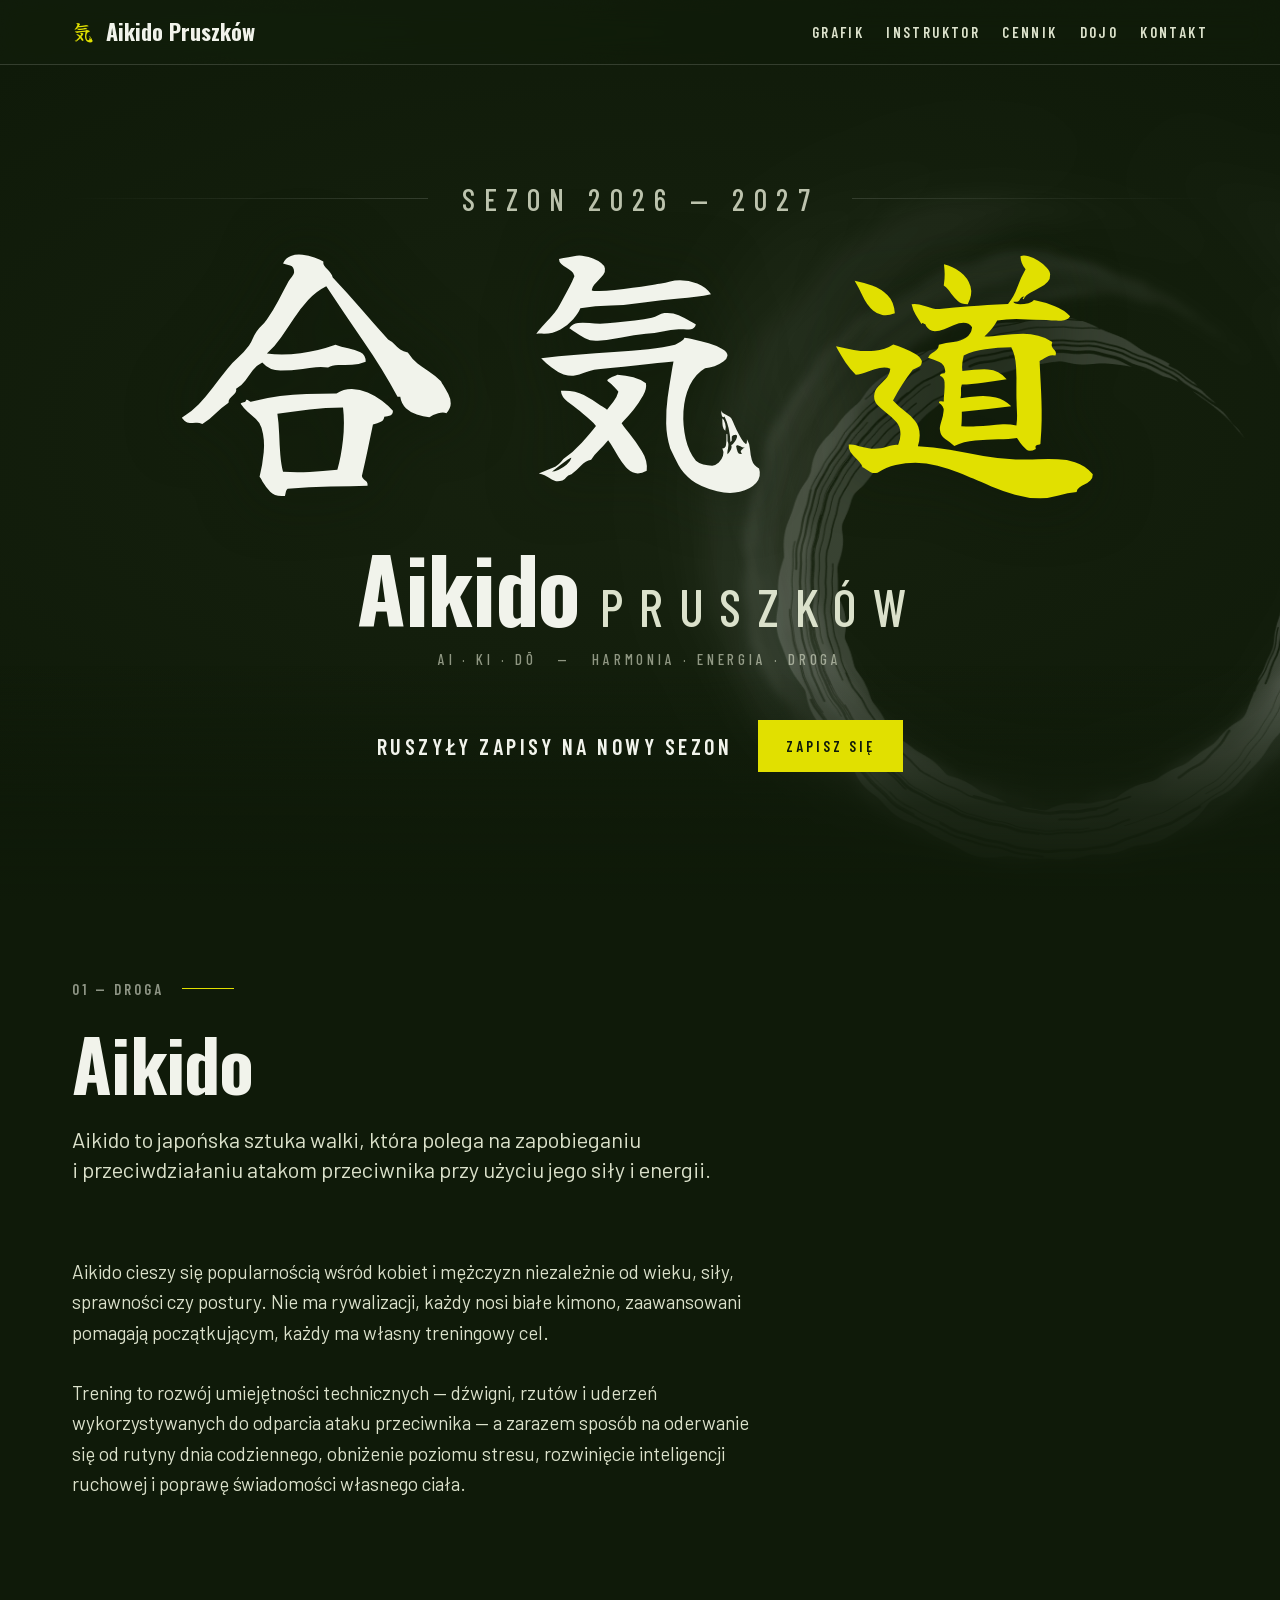
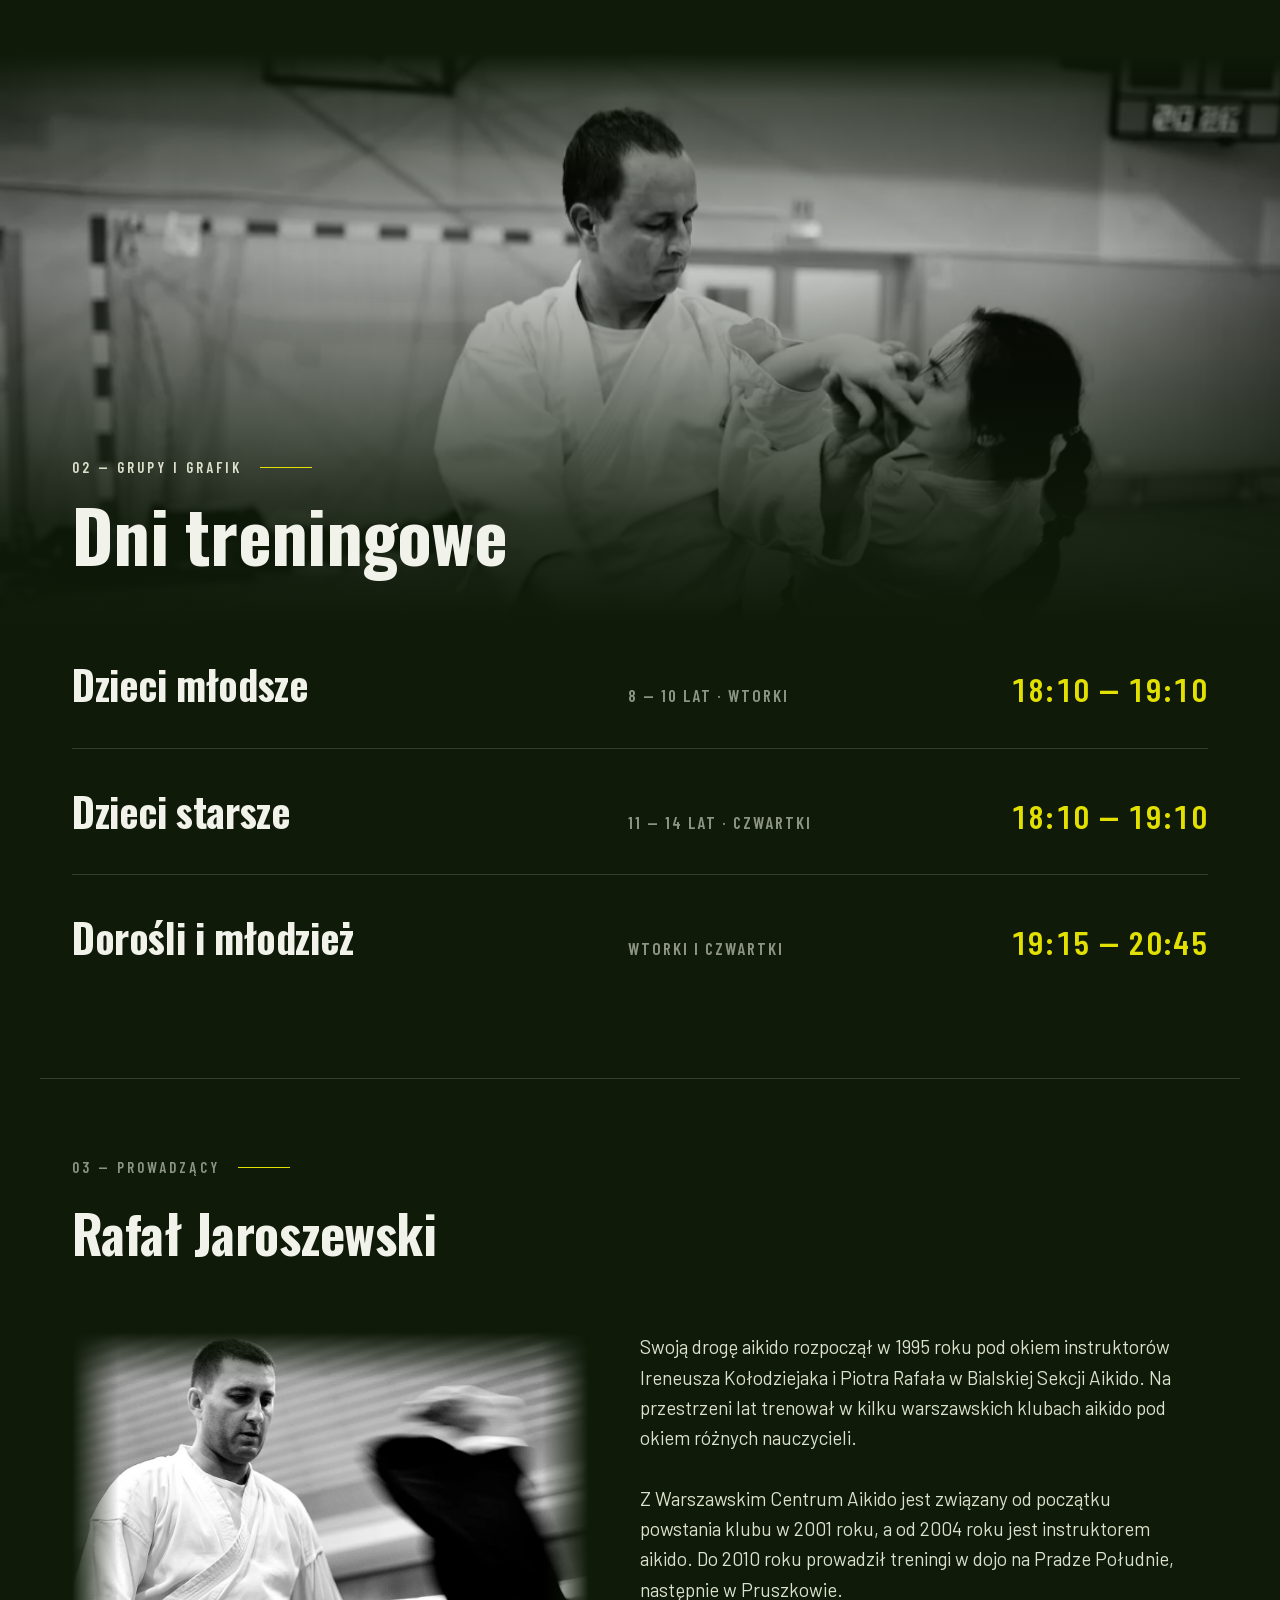
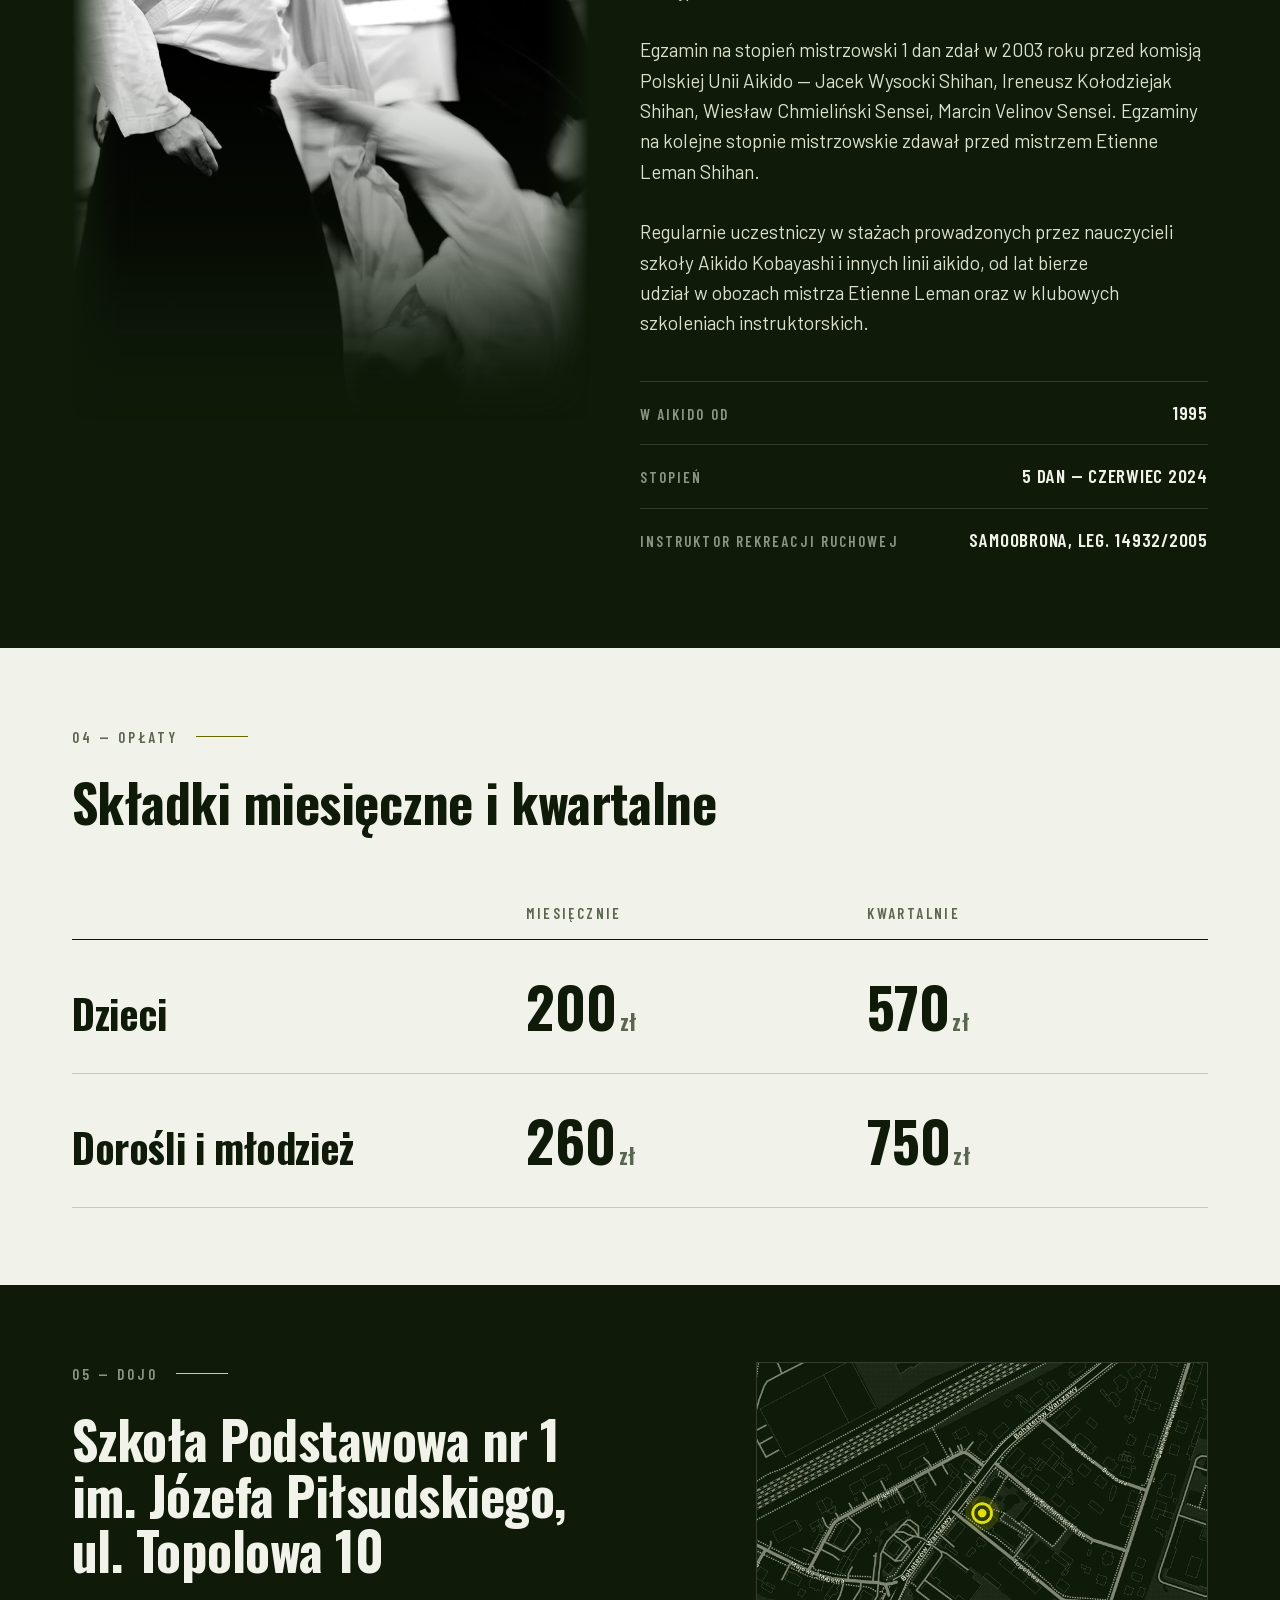
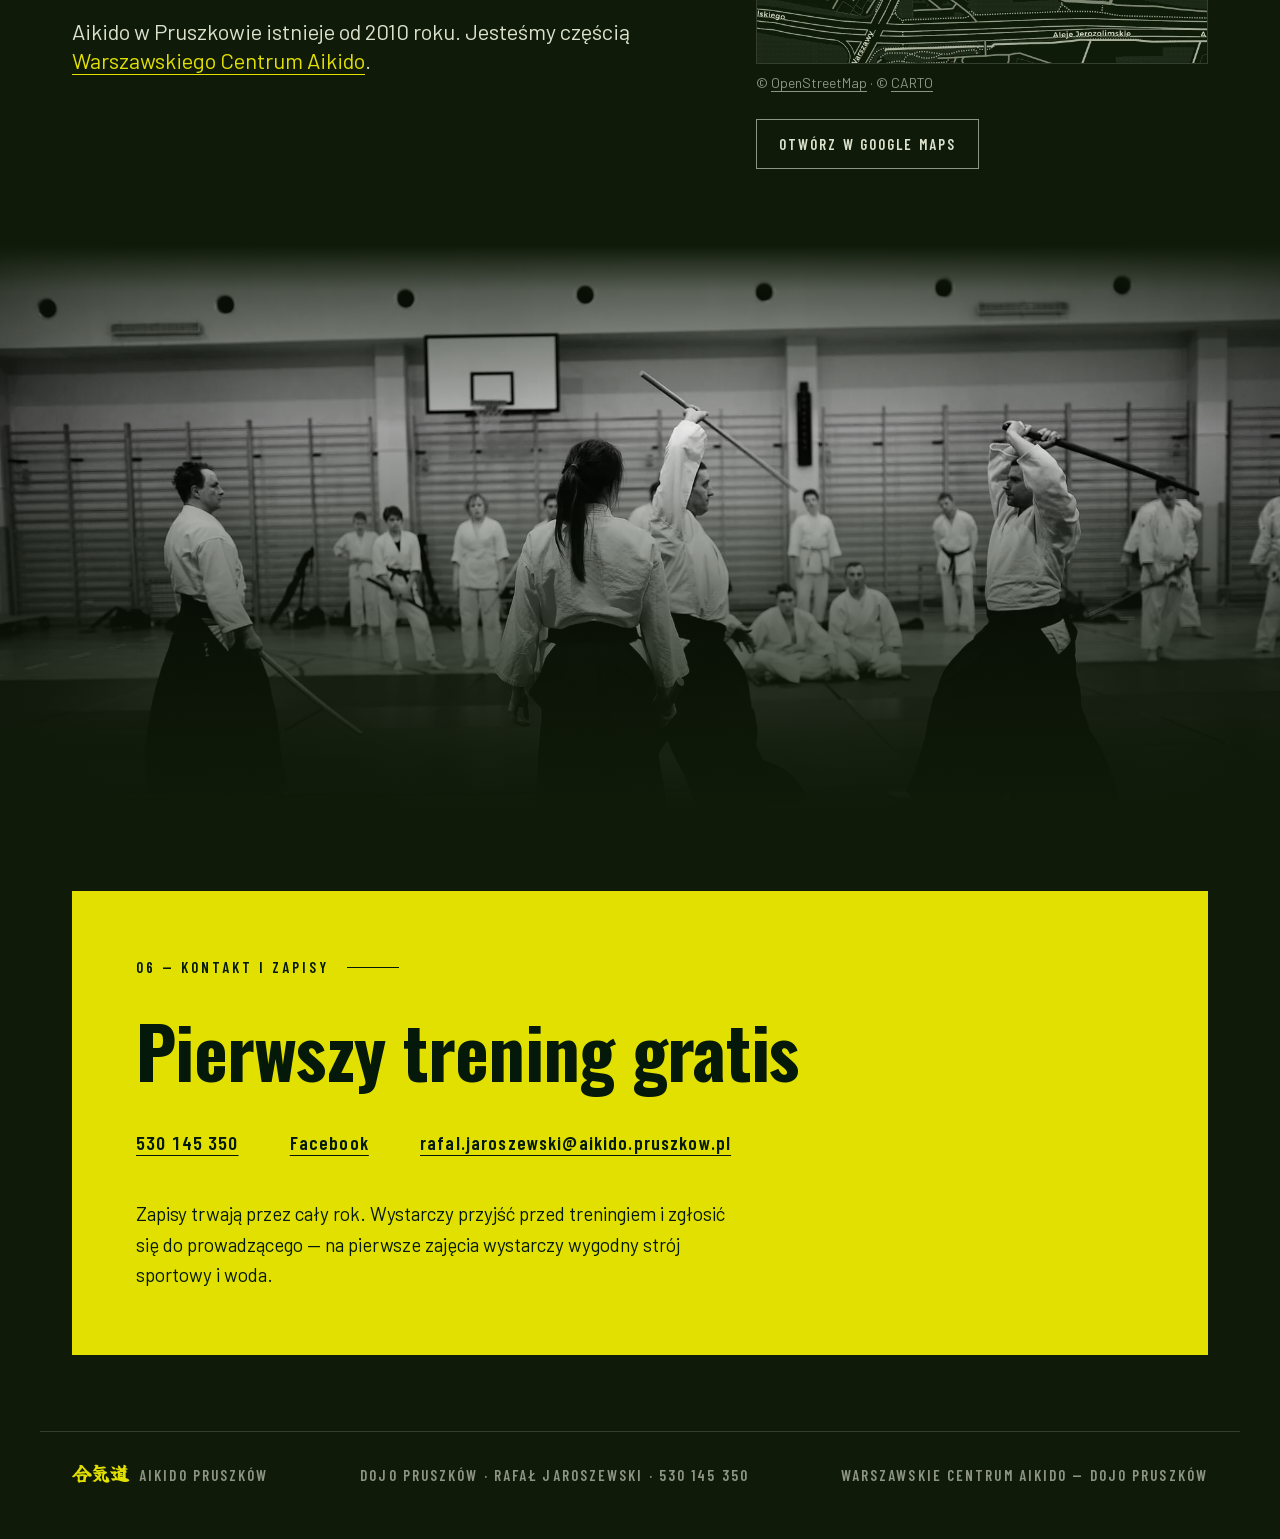
==== index.html @ 848d0b90 "Korekta grafiku, literówki i rytmu pionowego sekcji Godziny treningów: dzieci 18:10-19:10 (obie grup" ====
<!doctype html>
<html lang="pl">
<head>
<meta charset="utf-8" />
<meta name="viewport" content="width=device-width, initial-scale=1" />
<title>Aikido Pruszków — Warszawskie Centrum Aikido</title>
<meta name="description" content="Aikido dojo Pruszków — treningi aikido dla dzieci, młodzieży i dorosłych. SP nr 1 w Pruszkowie, ul. Topolowa 10. Sezon 2026/2027." />

<!-- Fonty self-hostowane (assets/fonts/) — zero zewnętrznych originów na ścieżce
     krytycznej. Preloadujemy tylko te trzy, których używa pierwszy ekran. -->
<link rel="preload" as="font" type="font/woff2" href="assets/fonts/yuji-boku-kanji.woff2" crossorigin />
<link rel="preload" as="font" type="font/woff2" href="assets/fonts/oswald-700.woff2" crossorigin />
<link rel="preload" as="font" type="font/woff2" href="assets/fonts/barlow-condensed-500.woff2" crossorigin />

<!-- Znak 気 pędzlem (Yuji Boku) wyciągnięty jako obrys, limonka na grafitowej zieleni.
     Obrys, nie tekst — favicon renderuje się bez fontów strony. Odtworzenie: README. -->
<link rel="icon" type="image/svg+xml" href="assets/favicon.svg" />

<link rel="preload" as="image" href="assets/enso.webp" fetchpriority="high" />

<!-- Arkusze wczytywane w kolejności kaskady — numer w nazwie JEST tą kolejnością.
     Przestawienie linków zmienia wynik; 09 musi zostać ostatnie (reduced-motion).
     Serwer chodzi na HTTP/2, więc dziewięć małych plików to jeden round-trip. -->
<link rel="stylesheet" href="css/01-fonts.css" />
<link rel="stylesheet" href="css/02-tokens.css" />
<link rel="stylesheet" href="css/03-base.css" />
<link rel="stylesheet" href="css/04-topbar.css" />
<link rel="stylesheet" href="css/05-hero.css" />
<link rel="stylesheet" href="css/06-sections.css" />
<link rel="stylesheet" href="css/07-tables.css" />
<link rel="stylesheet" href="css/08-blocks.css" />
<link rel="stylesheet" href="css/09-utilities.css" />

<!-- Włącza chowanie sekcji przed animacją scroll-reveal. Musi być tutaj, przed
     pierwszym malowaniem — inaczej treść mrugnie. Gdy JS nie działa, klasa nie
     powstaje i .reveal zostaje widoczne (css/09-utilities.css). -->
<script>document.documentElement.classList.add('js');</script>
</head>
<body class="palette-dark">

<!-- Bez id — marka celuje w #hero, nie tutaj. Kotwica na sticky topbarze nic by nie dała:
     pasek jest zawsze w kadrze, więc przeglądarka nie ma dokąd przewijać. -->
<header class="topbar">
  <div class="topbar-inner">
    <a class="brand" href="#hero">
      <span class="brand-kanji" lang="ja" aria-hidden="true">気</span>
      <span class="name">Aikido Pruszków</span>
    </a>
    <!-- Przycisk jest widoczny wyłącznie pod html.js (css/04-topbar.css). Bez JS-a
         nic by nie robił, więc go po prostu nie ma — zostaje zachowanie sprzed
         zmiany: nawigacja ukryta na wąskim ekranie, scroll ją zastępuje. -->
    <button class="nav-toggle" type="button" aria-expanded="false" aria-controls="nav-menu">
      <span class="nav-toggle-icon" aria-hidden="true"></span>
      <span class="sr-only">Menu</span>
    </button>
    <nav class="nav" id="nav-menu" aria-label="Sekcje strony">
      <a href="#grafik">Grafik</a>
      <a href="#instruktor">Instruktor</a>
      <a href="#cennik">Cennik</a>
      <a href="#dojo">Dojo</a>
      <a href="#kontakt">Kontakt</a>
    </nav>
  </div>
</header>

<main>

<!-- ═══════════ HERO ═══════════ -->
<section class="hero" id="hero" data-screen-label="00 Hero">
  <!-- ensō: warstwa główna rysowana maską stożkową + 3 rozmyte kopie (układ z plakatu).
       Poza .hero-stage, żeby .hero-fade wtapiało koło w tło, ale nie przygaszało tekstu. -->
  <div class="enso" aria-hidden="true">
    <img class="enso-ghost enso-ghost--3" src="assets/enso.webp" alt="" width="1500" height="1500" decoding="async" />
    <img class="enso-ghost enso-ghost--2" src="assets/enso.webp" alt="" width="1500" height="1500" decoding="async" />
    <img class="enso-ghost enso-ghost--1" src="assets/enso.webp" alt="" width="1500" height="1500" decoding="async" />
    <img class="enso-stroke" src="assets/enso.webp" alt="" width="1500" height="1500" fetchpriority="high" />
  </div>

  <div class="hero-fade" aria-hidden="true"></div>

  <div class="hero-stage">
    <div class="hero-eyebrow">
      <span class="line"></span>
      <span class="mono">SEZON 2026 — 2027</span>
      <span class="line"></span>
    </div>

    <div class="kakejiku" role="img" lang="ja" aria-label="合気道 — aikido">
      <span class="kchar">合</span>
      <span class="kchar">気</span>
      <span class="kchar kchar--accent">道</span>
    </div>

    <div class="hero-subtitle">
      <h1>
        <span class="title-aikido">Aikido</span>
        <span class="place-name">Pruszków</span>
      </h1>
      <p><span class="pron">AI &middot; KI &middot; DŌ</span><span class="sep"> &nbsp; — &nbsp; </span><span class="mean">harmonia &middot; energia &middot; droga</span></p>
    </div>

    <div class="hero-cta">
      <p class="hero-cta-lead">Ruszyły zapisy na&nbsp;nowy sezon</p>
      <a class="btn-primary" href="#kontakt">Zapisz się</a>
    </div>
  </div>
</section>

<!-- ═══════════ 01 — DROGA ═══════════ -->
<section class="bloc wrap" id="droga" data-screen-label="01 Droga">
  <header class="sec-head reveal">
    <p class="eyebrow">01 — Droga</p>
    <h2 class="sec-title sec-title--statement">Aikido</h2>
    <p class="sec-lead">Aikido to japońska sztuka walki, która polega na&nbsp;zapobieganiu i&nbsp;przeciwdziałaniu atakom przeciwnika przy użyciu jego siły i&nbsp;energii.</p>
  </header>

  <!-- Akapity od drugiego w górę siedzą w <details open>. Atrybut `open` jest tu,
       w HTML-u, a js/script.js ZDEJMUJE go poniżej 760px — dzięki temu bez JS-a
       strona wygląda dokładnie jak przed zmianą, a desktop nie ma przeskoku
       układu przy pierwszym malowaniu. Tak samo w #instruktor. -->
  <div class="prose reveal">
    <p>Aikido cieszy się popularnością wśród kobiet i&nbsp;mężczyzn niezależnie od&nbsp;wieku, siły, sprawności czy postury. Nie ma rywalizacji, każdy nosi białe kimono, zaawansowani pomagają początkującym, każdy ma własny treningowy cel.</p>
    <details class="more" open>
      <summary><span class="more-open">Czytaj dalej</span><span class="more-close">Zwiń</span></summary>
      <p>Trening to rozwój umiejętności technicznych — dźwigni, rzutów i&nbsp;uderzeń wykorzystywanych do&nbsp;odparcia ataku przeciwnika — a&nbsp;zarazem sposób na&nbsp;oderwanie się od&nbsp;rutyny dnia codziennego, obniżenie poziomu stresu, rozwinięcie inteligencji ruchowej i&nbsp;poprawę świadomości własnego ciała.</p>
    </details>
  </div>
</section>

<!-- ═══════════ 02 — GRUPY I GRAFIK ═══════════ -->
<section class="bloc bloc--flush-top" id="grafik" data-screen-label="02 Grafik">
  <!-- Kadr przesunięty ku górze (object-position: 50% 20%) — centralny ucina głowy. -->
  <header class="photo-band photo-band--head reveal">
    <img src="assets/foto-rzut.webp" alt="Rzut na treningu aikido w Pruszkowie" width="1110" height="741" loading="lazy" />
    <div class="photo-band-scrim" aria-hidden="true"></div>
    <div class="photo-band-caption wrap">
      <p class="eyebrow eyebrow--bright">02 — Grupy i&nbsp;grafik</p>
      <h2 class="sec-title sec-title--statement">Dni treningowe</h2>
    </div>
  </header>

  <div class="wrap bloc-body">
    <table class="sched">
      <caption class="sr-only">Grafik treningów aikido w&nbsp;Pruszkowie — grupa, dzień tygodnia i&nbsp;godzina.</caption>
      <thead class="sr-only">
        <tr>
          <th scope="col">Grupa</th>
          <th scope="col">Godzina</th>
        </tr>
      </thead>
      <tbody>
        <tr class="reveal">
          <td>
            <div class="sched-group">
              <span class="sched-name">Dzieci młodsze</span>
              <span class="sched-meta">8 — 10 lat · wtorki</span>
            </div>
          </td>
          <td class="sched-time"><time datetime="18:10">18:10</time> — <time datetime="19:10">19:10</time></td>
        </tr>
        <tr class="reveal">
          <td>
            <div class="sched-group">
              <span class="sched-name">Dzieci starsze</span>
              <span class="sched-meta">11 — 14 lat · czwartki</span>
            </div>
          </td>
          <td class="sched-time"><time datetime="18:10">18:10</time> — <time datetime="19:10">19:10</time></td>
        </tr>
        <tr class="reveal">
          <td>
            <div class="sched-group">
              <span class="sched-name">Dorośli i&nbsp;młodzież</span>
              <span class="sched-meta">wtorki i&nbsp;czwartki</span>
            </div>
          </td>
          <td class="sched-time"><time datetime="19:15">19:15</time> — <time datetime="20:45">20:45</time></td>
        </tr>
      </tbody>
    </table>
  </div>
</section>

<!-- ═══════════ 03 — PROWADZĄCY ═══════════ -->
<section class="bloc wrap" id="instruktor" data-screen-label="03 Prowadzący">
  <header class="sec-head reveal">
    <p class="eyebrow">03 — Prowadzący</p>
    <h2 class="sec-title">Rafał Jaroszewski</h2>
  </header>

  <div class="split split--portrait">
    <figure class="portrait reveal">
      <img src="assets/foto-instruktor.webp" alt="Rafał Jaroszewski prowadzi trening aikido" width="1416" height="1888" loading="lazy" />
    </figure>

    <div class="prose reveal">
      <p>Swoją drogę aikido rozpoczął w&nbsp;1995 roku pod okiem instruktorów Ireneusza Kołodziejaka i&nbsp;Piotra Rafała w&nbsp;Bialskiej Sekcji Aikido. Na przestrzeni lat trenował w&nbsp;kilku warszawskich klubach aikido pod okiem różnych nauczycieli.</p>
      <details class="more" open>
        <summary><span class="more-open">Czytaj dalej</span><span class="more-close">Zwiń</span></summary>
        <p>Z Warszawskim Centrum Aikido jest związany od&nbsp;początku powstania klubu w&nbsp;2001 roku, a&nbsp;od&nbsp;2004 roku jest instruktorem aikido. Do&nbsp;2010 roku prowadził treningi w&nbsp;dojo na&nbsp;Pradze Południe, następnie w&nbsp;Pruszkowie.</p>
        <p>Egzamin na stopień mistrzowski 1&nbsp;dan zdał w&nbsp;2003 roku przed komisją Polskiej Unii Aikido — Jacek Wysocki Shihan, Ireneusz Kołodziejak Shihan, Wiesław Chmieliński Sensei, Marcin Velinov Sensei. Egzaminy na kolejne stopnie mistrzowskie zdawał przed mistrzem Etienne Leman Shihan.</p>
        <p>Regularnie uczestniczy w&nbsp;stażach prowadzonych przez nauczycieli szkoły Aikido Kobayashi i&nbsp;innych linii aikido, od&nbsp;lat bierze udział w&nbsp;obozach mistrza Etienne Leman oraz w&nbsp;klubowych szkoleniach instruktorskich.</p>
      </details>

      <!-- Tabelka faktów zostaje na wierzchu także po zwinięciu — to najbardziej
           skanowalna część sekcji (stopień, rok, legitymacja). -->
      <dl class="facts">
        <div class="fact">
          <dt>W aikido od</dt>
          <dd>1995</dd>
        </div>
        <div class="fact">
          <dt>Stopień</dt>
          <dd>5 dan — czerwiec 2024</dd>
        </div>
        <div class="fact">
          <dt>Instruktor rekreacji ruchowej</dt>
          <dd>Samoobrona, leg. 14932/2005</dd>
        </div>
      </dl>
    </div>
  </div>
</section>

<!-- ═══════════ 04 — OPŁATY ═══════════ -->
<section class="bloc wrap" id="cennik" data-screen-label="04 Opłaty">
  <header class="sec-head reveal">
    <p class="eyebrow">04 — Opłaty</p>
    <h2 class="sec-title">Składki miesięczne i&nbsp;kwartalne</h2>
  </header>

  <table class="fees reveal">
    <caption class="sr-only">Wysokość składek w&nbsp;podziale na&nbsp;grupę i&nbsp;okres rozliczeniowy.</caption>
    <thead>
      <tr>
        <td></td>
        <th scope="col">Miesięcznie</th>
        <th scope="col">Kwartalnie</th>
      </tr>
    </thead>
    <tbody>
      <tr>
        <th scope="row">Dzieci</th>
        <td class="fee"><span class="fee-value">200</span><span class="fee-unit">zł</span></td>
        <td class="fee"><span class="fee-value">570</span><span class="fee-unit">zł</span></td>
      </tr>
      <tr>
        <th scope="row">Dorośli i&nbsp;młodzież</th>
        <td class="fee"><span class="fee-value">260</span><span class="fee-unit">zł</span></td>
        <td class="fee"><span class="fee-value">750</span><span class="fee-unit">zł</span></td>
      </tr>
    </tbody>
  </table>

</section>

<!-- ═══════════ 05 — DOJO ═══════════ -->
<section class="bloc wrap" id="dojo" data-screen-label="05 Dojo">
  <div class="split reveal">
    <div class="dojo-intro">
      <header class="sec-head">
        <p class="eyebrow">05 — Dojo</p>
        <h2 class="sec-title">Szkoła Podstawowa nr&nbsp;1 im. Józefa Piłsudskiego, ul.&nbsp;Topolowa 10</h2>
      </header>
      <p class="sec-lead">Aikido w&nbsp;Pruszkowie istnieje od&nbsp;2010 roku. Jesteśmy częścią <a class="link" href="https://aikido.warszawa.pl/" target="_blank" rel="noopener">Warszawskiego Centrum Aikido</a>.</p>
    </div>

    <div class="dojo-aside">
      <figure class="map">
        <img src="assets/mapa-dojo.webp" alt="Mapa okolicy dojo: ul. Topolowa 10 w Pruszkowie, na Tworkach, między linią kolejową a Alejami Jerozolimskimi." width="1440" height="960" loading="lazy" decoding="async" />
        <figcaption class="map-credit">© <a href="https://www.openstreetmap.org/copyright" target="_blank" rel="noopener">OpenStreetMap</a> · © <a href="https://carto.com/attributions" target="_blank" rel="noopener">CARTO</a></figcaption>
      </figure>
      <a class="btn-outline" href="https://maps.google.com/?q=Topolowa+10+Pruszk%C3%B3w" target="_blank" rel="noopener">Otwórz w&nbsp;Google Maps</a>
    </div>
  </div>
</section>

<figure class="photo-band reveal">
  <img src="assets/foto-dojo.webp" alt="Trening aikido z bronią na macie w sali w Pruszkowie" width="2000" height="1335" loading="lazy" />
  <div class="photo-band-scrim" aria-hidden="true"></div>
</figure>

<!-- ═══════════ 06 — KONTAKT I ZAPISY ═══════════ -->
<section class="bloc bloc--flush-top wrap" id="kontakt" data-screen-label="06 Kontakt">
  <div class="contact reveal">
    <p class="eyebrow eyebrow--on-lime">06 — Kontakt i&nbsp;zapisy</p>
    <h2 class="sec-title sec-title--statement">Pierwszy trening gratis</h2>

    <ul class="contact-links">
      <li><a class="contact-phone" href="tel:+48530145350">530 145 350</a></li>
      <li><a href="https://www.facebook.com/aikidowpruszkowie/" target="_blank" rel="noopener">Facebook</a></li>
      <li><a href="mailto:rafal.jaroszewski@aikido.pruszkow.pl">rafal.jaroszewski@aikido.pruszkow.pl</a></li>
    </ul>

    <p class="contact-note">Zapisy trwają przez cały rok. Wystarczy przyjść przed treningiem i&nbsp;zgłosić się do&nbsp;prowadzącego — na&nbsp;pierwsze zajęcia wystarczy wygodny strój sportowy i&nbsp;woda.</p>
  </div>
</section>

</main>

<footer class="foot">
  <div class="wrap foot-inner">
    <span class="foot-brand">
      <span class="foot-kanji" lang="ja" aria-hidden="true">合気道</span>
      Aikido Pruszków
    </span>
    <span>Dojo Pruszków · Rafał Jaroszewski · 530 145 350</span>
    <span>Warszawskie Centrum Aikido — dojo Pruszków</span>
  </div>
</footer>

<script src="js/script.js"></script>

</body>
</html>
---- css/01-fonts.css ----
/* ─────────── 01 · fonty ───────────
   Self-hostowane woff2 z assets/fonts/ — zero zewnętrznych originów na ścieżce
   krytycznej. Subsetowane lokalnie z oryginałów Google Fonts; polecenia w README.
   Yuji Boku ograniczony do 9 kanji faktycznie użytych na stronie (8,5 MB → 4,2 KB). */

/* Kąt maski stożkowej rysującej ensō. Musi być zarejestrowany przez @property,
   inaczej kąt nie interpoluje się płynnie (przeskok w połowie animacji). */
@property --sweep{ syntax: '<angle>'; inherits: false; initial-value: 0deg; }

@font-face{
  font-family: "Oswald"; font-style: normal; font-weight: 700; font-display: swap;
  src: url("../assets/fonts/oswald-700.woff2") format("woff2");
}
@font-face{
  font-family: "Barlow Condensed"; font-style: normal; font-weight: 500; font-display: swap;
  src: url("../assets/fonts/barlow-condensed-500.woff2") format("woff2");
}
@font-face{
  font-family: "Barlow Condensed"; font-style: normal; font-weight: 600; font-display: swap;
  src: url("../assets/fonts/barlow-condensed-600.woff2") format("woff2");
}
@font-face{
  font-family: "Barlow"; font-style: normal; font-weight: 400; font-display: swap;
  src: url("../assets/fonts/barlow-400.woff2") format("woff2");
}
@font-face{
  font-family: "Barlow"; font-style: normal; font-weight: 500; font-display: swap;
  src: url("../assets/fonts/barlow-500.woff2") format("woff2");
}

/* unicode-range trzyma font pędzla z dala od łacinki — konsultowany tylko dla tych 9 znaków.
   Dołożenie kanji na stronie wymaga przegenerowania subsetu I dopisania codepointu tutaj. */
@font-face{
  font-family: "Yuji Boku"; font-style: normal; font-weight: 400; font-display: swap;
  src: url("../assets/fonts/yuji-boku-kanji.woff2") format("woff2");
  unicode-range: U+30FB, U+5408, U+5927, U+5B50, U+5C11, U+5834, U+6240, U+6C17, U+9053;
}

/* Fallback o metrykach Barlow (x-height 0.506 vs 0.519 Ariala) — podmiana fontu
   po wczytaniu nie przesuwa layoutu. Liczone z tabel OS/2/hhea, nie na oko. */
@font-face{
  font-family: "Barlow Fallback";
  src: local("Arial"), local("Helvetica Neue"), local("Liberation Sans");
  size-adjust: 97.6%;
  ascent-override: 102.5%;
  descent-override: 20.5%;
  line-gap-override: 0%;
}
---- css/02-tokens.css ----
/* ─────────── 02 · tokeny ───────────
   Jedyne źródło kolorów, skali typograficznej i wymiarów układu.
   Komponenty nigdy nie wpisują wartości wprost — sięgają tutaj.

   Dwie palety:
     :root            — jasna (kinari). NIE USUWAĆ, nawet jeśli strona chodzi na ciemnej.
     body.palette-dark — „limonka na grafitowej zieleni" (19a), Pantone 3945 C na #0F1A09.
                         To jest paleta aktywna, ustawiona klasą na <body> w index.html.

   palette-dark ma poza tokenami jedno nadpisanie czysto wizualne, przy swoim
   komponencie: tekstura tła w 03-base.css. */

:root{
  --paper:        #F1F3EB;
  --paper-deep:   #DBE1CB;
  --paper-shade:  #CBD2BA;
  --ink:          #0F1A09;
  --ink-soft:     #3F4B37;
  --ink-faint:    #5B6652;
  --rule:         #D7DCC9;
  --indigo:       #212D1B; /* stała ciemna płaszczyzna — niezależna od jasnego motywu strony */
  --indigo-deep:  #182312;
  --vermilion:    #6B6800;
  --vermilion-deep: #4E4B08;
  --on-lime:      #05190A; /* tekst na limonce — stały, niezależny od motywu */
  --lime:         #E1E000; /* Pantone 3945 C — limonka jako wypełnienie/akcent, stała, niezależna od motywu (paruj z --on-lime) */

  /* Półprzezroczysta tafla sticky paska (04-topbar.css). Jako token, nie wartość
     przy komponencie — inaczej paleta ciemna musi nadpisywać samo tło selektorem
     `body.palette-dark .topbar`, a takie nadpisania biją specyficznością resety
     pisane na gołej klasie. Panel nawigacji NIE używa tej wartości: przykrywa
     zbyt duży kawałek strony, żeby mógł być przezroczysty — patrz 04-topbar.css. */
  --glass: oklch(95.5% 0.018 82 / 0.78);

  /* --paper w kanałach RGB — do gradientów wtapiających w tło strony */
  --paper-rgb: 241 243 235;
  --hero-glow: var(--paper-deep);   /* środek radialnego tła hero */

  --font-display: "Oswald", "Barlow Condensed", sans-serif;
  --font-body:    "Barlow", "Barlow Fallback", -apple-system, BlinkMacSystemFont, "Segoe UI", sans-serif;
  --font-label:   "Barlow Condensed", "Barlow", "Barlow Fallback", sans-serif;
  --font-cjk:     "Shippori Mincho B1", "Noto Serif JP", serif;
  --font-brush:   "Yuji Boku", "Shippori Mincho B1", "Noto Serif JP", serif;

  /* ─── skala typograficzna ───
     Sześć kroków tekstowych (~1,10–1,18) zamiast 20 wartości ad hoc.
     Podłoga 14px, baza 19px. Nic na stronie nie schodzi poniżej --fs-100.
     Kroki tekstowe są stałe, nie liczone z vw — inaczej nie reagują na zoom
     przeglądarki (WCAG 2.2 SC 1.4.4), a i tak przez większość czasu siedzą
     na dolnej granicy clampa. */
  --fs-100: 14px;   /* mikro — atrybucja mapy, dolny pasek stopki */
  --fs-200: 15px;   /* etykiety wersalikowe, nawigacja, noty */
  --fs-300: 17px;   /* tekst pomocniczy, podpisy, meta */
  --fs-400: 19px;   /* baza */
  --fs-500: 22px;   /* lead, CTA hero, wyróżnienia */
  --fs-600: 26px;   /* małe display */

  /* display skaluje się z szerokości (vw), nigdy z wysokości — patrz uwaga przy .kakejiku.
     Dwa rejestry nagłówków sekcji:
     --fs-display-l  — nagłówki robocze (03 Prowadzący, 04 Opłaty, 05 Dojo)
     --fs-display-xl — nagłówki manifestowe (01 Droga, 02 Grafik, 06 Kontakt) */
  --fs-display-s:  clamp(24px, 2.6vw, 30px);
  --fs-display-m:  clamp(30px, 3.4vw, 40px);
  --fs-display-l:  clamp(32px, 4.4vw, 52px);
  --fs-display-xl: clamp(38px, 6vw, 72px);

  --lh-tight: 1.1;
  --lh-snug:  1.35;
  --lh-base:  1.6;

  --maxw: 1200px;
  --gutter: clamp(20px, 4vw, 32px);

  /* hero zajmuje dokładnie resztę pierwszego ekranu pod sticky topbarem */
  --topbar-h: 65px;  /* wysokość dyktuje .nav a (--fs-200 × --lh-base + padding), nie .brand */
}

body.palette-dark{
  --paper: #0F1A09;       /* --ink-bg */
  --paper-deep: #212D1B;  /* --ink-bg-2 */
  --paper-shade: #2A3524;
  --ink: #F1F3EB;         /* --paper (spec) */
  --ink-soft: #DBE1CB;    /* --sand */
  --ink-faint: #8D9484;
  --rule: #343E2E;        /* --line */
  --indigo: #212D1B;      /* stała ciemna wstęga — ta sama wartość co w :root */
  --indigo-deep: #182312;
  --vermilion: #E1E000;   /* --lime · Pantone 3945 C */
  --vermilion-deep: #ACAB00; /* --lime-600, wyłącznie dekoracja/hover */
  --paper-rgb: 15 26 9;
  --glass: rgba(15, 26, 9, .82);
  --hero-glow: #17220F;   /* --ink-glow z handoffu hero */
}
---- css/03-base.css ----
/* ─────────── 03 · baza ───────────
   Reset, tło, typografia bazowa i rusztowanie szerokości.

   ─── MOBILE-FIRST ───
   Wszystkie style bazowe opisują WĄSKI ekran, bez media query.
   Szersze układy dokładane są wyłącznie przez `min-width`.
   W całym projekcie są dokładnie dwa progi:

     601px  — hero: lockup „AI · KI · DŌ" mieści się w jednej linii     (05-hero.css)
     760px  — desktop: układy dwukolumnowe, hero na pełny ekran         (05, 06, 07)

   Media query oparte o cechę, nie o szerokość (`hover`, `prefers-reduced-motion`),
   siedzą przy komponentach, których dotyczą — patrz 09-utilities.css. */

*{ box-sizing: border-box; margin: 0; padding: 0; }

html{ scroll-behavior: smooth; }
html, body{ background: var(--paper); }

body{
  font-family: var(--font-body);
  color: var(--ink);
  font-size: var(--fs-400);
  line-height: var(--lh-base);
  -webkit-font-smoothing: antialiased;
  -moz-osx-font-smoothing: grayscale;
  /* Nośne, nie kosmetyczne: #cennik rozlewa tło na całą szerokość okna przez
     `width: 100vw` (patrz 07-tables.css), a 100vw liczy się razem z paskiem
     przewijania. Bez tego strona dostaje ~15px poziomego przewijania na desktopie. */
  overflow-x: hidden;
}

/* tekstura papieru — warstwa nad tłem, pod treścią */
body::before{
  content: ""; position: fixed; inset: 0; pointer-events: none; z-index: 0;
  background-image:
    radial-gradient(circle at 25% 15%, oklch(85% 0.04 80 / .18), transparent 40%),
    radial-gradient(circle at 80% 70%, oklch(82% 0.05 60 / .14), transparent 50%),
    url("data:image/svg+xml;utf8,<svg xmlns='http://www.w3.org/2000/svg' width='300' height='300'><filter id='n'><feTurbulence type='fractalNoise' baseFrequency='0.85' numOctaves='2' stitchTiles='stitch'/><feColorMatrix values='0 0 0 0 0.15 0 0 0 0 0.12 0 0 0 0 0.08 0 0 0 0.09 0'/></filter><rect width='100%25' height='100%25' filter='url(%23n)'/></svg>");
  mix-blend-mode: multiply;
  opacity: .55;
}
body > *{ position: relative; z-index: 1; }

/* Głęboki gradient: dwa źródła światła, jak w poprzedniej palecie granatowej
   (tam chłodny lift `oklch(40% 0.06 260 / .35)` w lewym górnym rogu). Ta sama
   jasność przeniesiona na zielony odcień — poprzednie wartości (#212D1B przy .5
   na #0F1A09) były praktycznie nieodróżnialne od tła, stąd wrażenie płaskości.
   Warstwa szumu w tym samym background-image dituje przejścia i chroni przed
   banding-iem, który przy tak ciemnym tle wyszedłby w pasy na 8-bitowych ekranach. */
body.palette-dark::before{
  background-image:
    radial-gradient(circle at 22% 12%, oklch(42% 0.05 142 / .22), transparent 46%),
    radial-gradient(circle at 82% 74%, oklch(58% 0.13 108 / .10), transparent 52%),
    url("data:image/svg+xml;utf8,<svg xmlns='http://www.w3.org/2000/svg' width='300' height='300'><filter id='n'><feTurbulence type='fractalNoise' baseFrequency='0.85' numOctaves='2' stitchTiles='stitch'/><feColorMatrix values='0 0 0 0 1 0 0 0 0 1 0 0 0 0 1 0 0 0 0.06 0'/></filter><rect width='100%25' height='100%25' filter='url(%23n)'/></svg>");
  mix-blend-mode: screen;
  opacity: .85;
}

/* sticky topbar nie może zasłaniać nagłówka sekcji po skoku z nawigacji */
section[id]{ scroll-margin-top: calc(var(--topbar-h) + 16px); }

a{ color: inherit; text-decoration: none; }
img{ display: block; max-width: 100%; }

::selection{ background: var(--vermilion); color: var(--on-lime); }

/* treść wyłącznie dla czytników ekranu (nagłówki i podpisy tabel) */
.sr-only{
  position: absolute; width: 1px; height: 1px;
  padding: 0; margin: -1px; overflow: hidden;
  clip-path: inset(50%); white-space: nowrap; border: 0;
}

.wrap{ max-width: var(--maxw); margin: 0 auto; padding: 0 var(--gutter); }

/* Rozmiar nagłówka niesie klasa przy komponencie (.sec-title, .sched-name, …),
   nie sam element — tutaj zostaje wyłącznie krój, waga i rytm pionowy. */
h1, h2, h3, h4{
  font-family: var(--font-display);
  font-weight: 700;
  letter-spacing: -0.02em;
  line-height: var(--lh-tight);
}
---- css/04-topbar.css ----
/* ─────────── 04 · topbar ───────────
   Sticky pasek z nazwą dojo i kotwicami sekcji.
   Sześć linków nie mieści się obok nazwy poniżej 760px, więc na wąskim ekranie
   nawigacja zjeżdża do panelu rozwijanego przyciskiem — panel kotwiczy się o
   .topbar (sticky tworzy blok zawierający) i wysuwa pod paskiem, na całą jego
   szerokość. Od 760px przycisk znika, a .nav wraca do rzędu w pasku. */

.topbar{
  position: sticky; top: 0; z-index: 50;
  backdrop-filter: blur(14px) saturate(140%);
  -webkit-backdrop-filter: blur(14px) saturate(140%);
  background: var(--glass);
  border-bottom: .5px solid var(--rule);
}

.topbar-inner{
  max-width: var(--maxw); margin: 0 auto;
  display: flex; align-items: center; justify-content: space-between;
  padding: 14px var(--gutter);
}

/* Marka jest linkiem powrotu na górę strony — kotwica #top siedzi na .topbar. */
.brand{
  display: flex; align-items: baseline; gap: 12px;
  flex-wrap: wrap; min-width: 0;
  transition: opacity .2s ease;
}
.brand:hover{ opacity: .72; }
.brand:focus-visible{ outline: 2px solid var(--vermilion); outline-offset: 4px; }
/* 気 („ki") — ten sam znak pędzlem co w hero: krój Yuji Boku i limonka.
   Kolor bierze STAŁY token --lime, nie --vermilion: --vermilion zmienia się
   z paletą (na jasnej schodzi do oliwki), a ten znak ma być tą samą limonką
   co glif w assets/favicon.svg, który ma wartość wpisaną na sztywno. */
.brand-kanji{
  font-family: var(--font-brush);
  font-size: var(--fs-500);
  line-height: 1;
  color: var(--lime);
}
.brand .name{
  font-family: var(--font-display);
  font-weight: 700;
  font-size: var(--fs-500);
  letter-spacing: 0;
}

/* ─── przycisk „menu" ───
   Ukryty domyślnie, pokazywany dopiero pod html.js — tak jak `.reveal`. Bez JS-a
   przycisk by nic nie robił, więc go nie ma, a nawigacja zostaje schowana jak
   przed zmianą. Klasę .js ustawia jednolinijkowy skrypt w <head>.

   Ujemny margines pionowy: cel dotykowy ma trzymać 44×44 (WCAG 2.2 SC 2.5.8),
   ale nie może dyktować wysokości paska — --topbar-h (65px) jest wpisane na
   sztywno w tokenach i liczy z niego wysokość hero oraz scroll-margin sekcji. */
.nav-toggle{ display: none; }
.js .nav-toggle{
  display: flex; align-items: center; justify-content: center;
  width: 44px; height: 44px;
  margin-block: -6px;
  margin-right: -10px;
  background: none; border: 0; color: var(--ink);
  cursor: pointer;
}
.nav-toggle:focus-visible{ outline: 2px solid var(--vermilion); outline-offset: 0; }

/* Trzy kreski jednym elementem: środkowa to sam span, skrajne to ::before/::after.
   Po otwarciu środkowa gaśnie, a skrajne składają się w ×. */
.nav-toggle-icon{ position: relative; }
.nav-toggle-icon,
.nav-toggle-icon::before,
.nav-toggle-icon::after{
  content: ""; display: block;
  width: 24px; height: 2px;
  background: currentColor;
  transition: transform .25s ease, background-color .2s ease;
}
.nav-toggle-icon::before{ position: absolute; top: -7px; }
.nav-toggle-icon::after{ position: absolute; top: 7px; }
.nav-toggle[aria-expanded="true"] .nav-toggle-icon{ background: transparent; }
.nav-toggle[aria-expanded="true"] .nav-toggle-icon::before{ transform: translateY(7px) rotate(45deg); }
.nav-toggle[aria-expanded="true"] .nav-toggle-icon::after{ transform: translateY(-7px) rotate(-45deg); }

/* ─── panel nawigacji (baza = wąski ekran) ───
   Tło KRYJĄCE, nie szkło jak w pasku. Pasek ma 64px i przykrywa wąski wycinek
   strony, a panel ~660px: przy `--glass` (alfa .82 + blur 14px) hero prześwitywało
   przez etykiety — „SEZON 2026 — 2027" czytało się w poprzek pozycji GRAFIK.
   Kontrast etykiety musi być bezwarunkowy, a nie zależny od tego, co akurat
   leży pod panelem. Z krycia wynika też, że backdrop-filter nie ma tu czego robić. */
.nav{
  display: none;
  position: absolute; top: 100%; left: 0; right: 0;
  flex-direction: column;
  padding: 0 var(--gutter) 12px;
  border-bottom: .5px solid var(--rule);
  background: var(--paper);
}
.topbar.is-open .nav{ display: flex; }

.nav a{
  display: flex; align-items: center;
  min-height: 48px;
  border-top: 1px solid var(--rule);
  font-family: var(--font-label); font-weight: 600; font-size: var(--fs-300); letter-spacing: .16em;
  text-transform: uppercase; color: var(--ink-soft);
  position: relative;
  transition: color .2s;
}
.nav a:focus-visible{ outline: 2px solid var(--vermilion); outline-offset: -2px; }

/* Podkreślenie jedzie na hoverze, więc istnieje tylko tam, gdzie hover istnieje. */
@media (hover: hover){
  .nav a:hover{ color: var(--ink); }
  .nav a::after{
    content: ""; position: absolute; left: 0; bottom: 0; width: 0; height: 1px;
    background: var(--vermilion); transition: width .25s ease;
  }
  .nav a:hover::after{ width: 100%; }
}

@media (min-width: 760px){
  .js .nav-toggle{ display: none; }
  /* Oba selektory dostają to samo, więc otwarty panel „przeniesiony" resizem
     z wąskiego ekranu wygląda identycznie jak zwykły pasek — niezależnie od
     tego, czy JS zdążył zdjąć .is-open. */
  .nav,
  .topbar.is-open .nav{
    display: flex; flex-direction: row; gap: 22px;
    position: static; padding: 0; border-bottom: 0;
    background: none;
  }
  .nav a{
    min-height: 0; border-top: 0; padding: 6px 0;
    font-size: var(--fs-200);
  }
}
---- css/05-hero.css ----
/* ─────────── 05 · hero ───────────
   Układ wg design_handoff_hero_enso. Warstwy w osi Z:
     ensō (0) → .hero-fade (1) → .hero-stage z treścią (2).
   Gradient .hero-fade wtapia koło w tło strony, ale nie może przygaszać treści,
   dlatego ensō stoi POZA .hero-stage.

   Baza = wąski ekran: hero rośnie z treścią (kanji idą w pionie, dochodzi CTA,
   którego nie było w handoffie), więc `overflow: hidden` niczego nie przycina.
   Od 760px hero dostaje sztywną wysokość „reszta pierwszego ekranu". */

.hero{
  position: relative;
  display: flex; flex-direction: column;
  min-height: calc(100dvh - var(--topbar-h));
  overflow: hidden;
  background: radial-gradient(120% 90% at 50% 44%, var(--hero-glow) 0%, var(--paper) 64%);
}

.hero-stage{
  position: relative; z-index: 2;
  flex: 1;
  display: flex; flex-direction: column;
  align-items: center; justify-content: center;
  gap: clamp(18px, 3.2vh, 56px);
  padding: clamp(20px, 3vh, 48px) 20px clamp(40px, 6vh, 78px);
  text-align: center;
  pointer-events: none;  /* scena to warstwa układu; klikalne są tylko jej dzieci */
}
.hero-stage > *{ pointer-events: auto; }

/* ─── ensō ─── */
.enso{
  position: absolute; left: 50%; top: 58%;
  width: min(72dvh, 96vw, 820px);
  aspect-ratio: 1 / 1;
  transform: translate(-50%, -50%);
  pointer-events: none;
  /* docelowa pozycja po zaparkowaniu — na wąskim ekranie koło ucieka w lewo */
  --px: -52%; --py: -8%; --pz: 1;
}
.enso img{
  position: absolute; left: 50%; top: 50%; width: 100%; height: auto;
  transform: translate(-50%, -50%);
}

/* warstwa główna — rysowana maską stożkową startującą na krawędzi przerwy
   w pędzlu (przerwa w enso.webp leży na wycinku 53°–72°, stąd `from 73deg`).
   Podmiana grafiki ensō wymaga przeliczenia tego kąta od nowa. */
.enso-stroke{
  opacity: .9;
  --sweep: 378deg;  /* bazowo pełne koło — gdy animacja nie działa */
  -webkit-mask-image: conic-gradient(from 73deg, #000 0deg, #000 var(--sweep), rgba(0,0,0,0) calc(var(--sweep) + 9deg));
          mask-image: conic-gradient(from 73deg, #000 0deg, #000 var(--sweep), rgba(0,0,0,0) calc(var(--sweep) + 9deg));
}

/* trzy warstwy poboczne — rozwarstwienie znane z plakatu */
.enso-ghost{ opacity: 0; }
.enso-ghost--1{ --o: .09;  --y: -31px; --rot: -8deg;  --sc: 1.13; --b: 4px;  }
.enso-ghost--2{ --o: .055; --y: -62px; --rot: -26deg; --sc: 1.27; --b: 9px;  }
.enso-ghost--3{ --o: .03;  --y: -92px; --rot: -52deg; --sc: 1.40; --b: 16px; }

/* ─── pasek sezonu ─── */
.hero-eyebrow{
  display: flex; align-items: center; gap: clamp(12px, 2.6vw, 38px);
  width: 100%; max-width: 1180px;
}
.hero-eyebrow .line{
  flex: 1; height: 1px;
  background: linear-gradient(to right, rgb(var(--paper-rgb) / 0), var(--rule));
  transform-origin: right;
}
.hero-eyebrow .line:last-child{
  background: linear-gradient(to left, rgb(var(--paper-rgb) / 0), var(--rule));
  transform-origin: left;
}
.hero-eyebrow .mono{
  font-family: var(--font-label);
  font-weight: 500;
  font-size: clamp(var(--fs-300), 2.4vw, 30px);
  letter-spacing: .3em;
  color: var(--ink-soft);
  opacity: .85;
  white-space: nowrap;
}

/* ─── kanji ───
   Jedyny rozmiar na stronie liczony z vh, i celowo: to glif dekoracyjny
   (cały blok ma role="img" + aria-label), którego zadaniem jest wypełnić
   wysokość pierwszego ekranu. Tekst do czytania nigdy nie skaluje się z vh,
   bo nie reaguje na zoom przeglądarki — WCAG 2.2 SC 1.4.4.
   Baza: znaki jeden pod drugim (grid), bo w poziomie nie mieszczą się na wąskim. */
.kakejiku{
  display: grid; justify-items: center; gap: 0;
  font-family: var(--font-brush);
  font-size: min(clamp(64px, 12.5vh, 120px), 34vw);
  line-height: .94;
  color: var(--ink);
  text-shadow: 0 0 50px rgb(var(--paper-rgb) / .85);  /* oddziela znaki od koła */
}
.kakejiku .kchar{ display: block; }
.kakejiku .kchar--accent{ color: var(--vermilion); }

/* ─── lockup ─── */
.hero-subtitle{
  display: grid; gap: clamp(10px, 1.6vh, 18px);
}
.hero-subtitle h1{
  display: flex; flex-wrap: wrap; align-items: baseline; justify-content: center;
  gap: clamp(12px, 1.6vw, 22px);
  line-height: 1;
}
/* Kontrast w lockupie niesie waga + szerokość + wielkość liter
   (Oswald 700 zdaniowo ↔ Barlow Condensed wersaliki z trackingiem),
   odkąd Cormorant Garamond wypadł ze stosu fontów. */
.title-aikido{
  font-family: var(--font-display);
  font-weight: 700;
  font-size: clamp(48px, 8vw, 88px);
  letter-spacing: -0.01em;
  color: var(--ink);
}
.hero-subtitle h1 .place-name{
  font-family: var(--font-label);
  font-weight: 500;
  font-size: clamp(28px, 5vw, 52px);
  letter-spacing: .3em;
  text-transform: uppercase;
  color: var(--ink-soft);
}
/* Baza: wymowa i znaczenie łamią się na trzy linie — w jednej nie mieszczą się
   poniżej ~600px, a rozstrzelone wersaliki nie znoszą łamania w środku frazy. */
.hero-subtitle p{
  font-family: var(--font-label);
  font-weight: 500;
  font-size: var(--fs-200);
  letter-spacing: .26em;
  text-transform: uppercase;
  color: var(--ink-soft);
  opacity: .62;
  line-height: 1.6;
  white-space: normal;
}
.hero-subtitle p .sep{ display: none; }
.hero-subtitle p .pron,
.hero-subtitle p .mean{ display: block; }
.hero-subtitle p .mean{ margin-top: 2px; }

/* ─── CTA ─── */
.hero-cta{
  display: flex; flex-wrap: wrap; align-items: center; justify-content: center;
  gap: clamp(14px, 2vw, 28px);
}
.hero-cta-lead{
  font-family: var(--font-label);
  font-weight: 600;
  font-size: var(--fs-500);
  letter-spacing: .16em;
  text-transform: uppercase;
  color: var(--ink);
}

/* ─── dół hero ─── */
.hero-fade{
  position: absolute; left: 0; right: 0; bottom: 0; height: 26vh; z-index: 1;
  pointer-events: none;
  background: linear-gradient(to bottom,
    rgb(var(--paper-rgb) / 0) 0%,
    rgb(var(--paper-rgb) / .8) 60%,
    var(--paper) 100%);
}

/* ─────────── hero — progi szerokości ─────────── */

/* 601px — lockup mieści się w jednej linii, separator wraca */
@media (min-width: 601px){
  .hero-subtitle p{ white-space: nowrap; }
  .hero-subtitle p .sep{ display: inline; }
  .hero-subtitle p .pron,
  .hero-subtitle p .mean{ display: inline; }
  .hero-subtitle p .mean{ margin-top: 0; }
}

/* 760px — hero na dokładnie resztę pierwszego ekranu, kanji w poziomie,
   ensō parkuje po prawej. .hero-stage wraca na warstwę absolutną nad kołem. */
@media (min-width: 760px){
  .hero{
    display: block;
    height: calc(100dvh - var(--topbar-h));
    min-height: 560px;
  }
  .hero-stage{
    position: absolute; inset: 0;
    gap: clamp(30px, 5.5vh, 56px);
    padding: clamp(24px, 5vh, 56px) clamp(20px, 5vw, 80px) clamp(48px, 7vh, 78px);
  }
  .enso{ --px: 14%; --py: -44%; --pz: 1.08; }
  .kakejiku{
    display: flex; align-items: center; justify-content: center;
    gap: clamp(28px, 4.2vw, 72px);
    font-size: clamp(170px, 30vh, 340px);
    line-height: .82;
    text-shadow: 0 0 60px rgb(var(--paper-rgb) / .85);
  }
}

/* ─────────── hero — oś czasu animacji ───────────
   Wszystkie opóźnienia liczone od załadowania; fill-mode `both`, więc stan
   początkowy obowiązuje w trakcie opóźnienia, a końcowy zostaje po animacji.
   Blok prefers-reduced-motion (09-utilities.css) skraca to wszystko do 0,01ms. */
.hero-eyebrow{ opacity: 0; animation: hero-rise .9s ease-out .15s both; }
.hero-eyebrow .line{ animation: hero-line-grow 1.6s cubic-bezier(.22,.8,.25,1) .3s both; }

.enso{ animation: enso-park 2.4s cubic-bezier(.3,.7,.2,1) 2.9s both; }
.enso-stroke{
  animation:
    enso-draw  2.1s cubic-bezier(.55,.05,.35,1) .35s both,
    enso-brush 2.6s cubic-bezier(.22,.8,.25,1)  .35s both,
    enso-dim   1.6s ease-out                    2.35s both;
}

/* wejście + powolny „oddech". Drift celowo bez fill-mode — inaczej jego stan
   początkowy nadpisałby transform wejścia jeszcze przed startem. */
.enso-ghost--1{
  animation: enso-ghost-in 1.5s cubic-bezier(.22,.85,.25,1) 2.14s both,
             enso-ghost-drift 11s ease-in-out 4.2s infinite alternate;
}
.enso-ghost--2{
  animation: enso-ghost-in 1.5s cubic-bezier(.22,.85,.25,1) 2.32s both,
             enso-ghost-drift 13s ease-in-out 4.3s infinite alternate;
}
.enso-ghost--3{
  animation: enso-ghost-in 1.5s cubic-bezier(.22,.85,.25,1) 2.5s both,
             enso-ghost-drift 15s ease-in-out 4.4s infinite alternate;
}

.kakejiku .kchar{ opacity: 0; animation: hero-kanji-in 1.1s cubic-bezier(.22,.8,.25,1) both; }
.kakejiku .kchar:nth-child(1){ animation-delay: 2.4s; }
.kakejiku .kchar:nth-child(2){ animation-delay: 2.62s; }
.kakejiku .kchar:nth-child(3){ animation-delay: 2.84s; }

.hero-subtitle{ opacity: 0; animation: hero-rise .9s cubic-bezier(.22,.8,.25,1) 3.15s both; }
.hero-cta{ opacity: 0; animation: hero-rise .9s cubic-bezier(.22,.8,.25,1) 3.5s both; }

@keyframes enso-draw{
  from{ --sweep: 0deg; }
  to{ --sweep: 378deg; }
}
@keyframes enso-brush{
  from{ transform: translate(-50%, -50%) rotate(-9deg) scale(1.07); }
  to{ transform: translate(-50%, -50%) rotate(0deg) scale(1); }
}
@keyframes enso-dim{
  from{ opacity: .9; }
  to{ opacity: .16; }
}
@keyframes enso-park{
  from{ transform: translate(-50%, -50%) scale(1); }
  to{ transform: translate(var(--px), var(--py)) scale(var(--pz)); }
}
@keyframes enso-ghost-in{
  from{ opacity: 0; transform: translate(-50%, -50%) rotate(0deg) scale(1); filter: blur(0); }
  to{ opacity: var(--o); transform: translate(-50%, calc(-50% + var(--y))) rotate(var(--rot)) scale(var(--sc)); filter: blur(var(--b)); }
}
@keyframes enso-ghost-drift{
  from{ transform: translate(-50%, calc(-50% + var(--y))) rotate(var(--rot)) scale(var(--sc)); }
  to{ transform: translate(-50%, calc(-50% + var(--y) - 8px)) rotate(calc(var(--rot) - 2deg)) scale(calc(var(--sc) * 1.04)); }
}
@keyframes hero-kanji-in{
  from{ opacity: 0; transform: translateY(26px) scale(.97); }
  to{ opacity: 1; transform: translateY(0) scale(1); }
}
@keyframes hero-rise{
  from{ opacity: 0; transform: translateY(12px); }
  to{ opacity: 1; transform: translateY(0); }
}
@keyframes hero-line-grow{
  from{ transform: scaleX(0); }
  to{ transform: scaleX(1); }
}
---- css/06-sections.css ----
/* ─────────── 06 · rusztowanie sekcji ───────────
   Wspólne dla wszystkich sześciu bloków 01–06: rytm pionowy, nagłówek sekcji,
   układ dwukolumnowy i pasy zdjęciowe. Style konkretnych treści siedzą dalej
   (07-tables.css, 08-blocks.css). */

/* Podłogi clampów są policzone pod telefon, sufity pod desktop — sześć sekcji
   po 72px z góry i z dołu dawało na wąskim ekranie ~860px samego powietrza. */
section.bloc{ padding-block: clamp(48px, 6vw, 120px); }
section.bloc + section.bloc{ border-top: 1px solid var(--rule); }
/* pas zdjęciowy i zmiana koloru sekcji same w sobie stanowią podział */
#grafik, #cennik, #dojo{ border-top: 0; }
.bloc--flush-top{ padding-top: 0; }
.bloc-body{ display: grid; gap: clamp(32px, 7vw, 88px); }

/* ─── nagłówek sekcji ─── */
.sec-head{
  display: grid;
  gap: clamp(16px, 2vw, 26px);
  margin-bottom: clamp(28px, 6vw, 72px);
}
/* numer sekcji + kreska akcentu; kreska jest dekoracją, więc ::after zamiast <span> */
.eyebrow{
  display: flex; align-items: center; gap: 18px;
  font-family: var(--font-label);
  font-weight: 600;
  font-size: var(--fs-200);
  letter-spacing: .2em;
  text-transform: uppercase;
  color: var(--ink-faint);
}
.eyebrow::after{
  content: ""; flex: 0 0 52px; height: 1px;
  background: var(--vermilion);
}
.eyebrow--bright{ color: var(--ink-soft); }

.sec-title{
  font-family: var(--font-display);
  font-weight: 700;
  font-size: var(--fs-display-l);
  line-height: 1.06;
  letter-spacing: -0.01em;
  color: var(--ink);
  max-width: 24ch;
  text-wrap: balance;
}
/* rejestr manifestowy — sekcje 01, 02, 06 */
.sec-title--statement{
  font-size: var(--fs-display-xl);
  line-height: 1.02;
  max-width: 26ch;
}
.sec-lead{
  font-size: var(--fs-500);
  line-height: var(--lh-snug);
  color: var(--ink-soft);
  max-width: 52ch;
  text-wrap: pretty;
}
/* ─── układ nierówny: treść + element boczny ───
   Baza to jedna kolumna; podział na dwie dochodzi dopiero od 760px. */
.split{
  display: grid;
  grid-template-columns: 1fr;
  gap: clamp(28px, 4vw, 56px);
  align-items: start;
}

/* ─── pasy zdjęciowe ───
   Kadr ZAWSZE od góry — kadr centralny w ramce 16/9 ucina głowy. */
.photo-band{
  position: relative;
  width: 100%;
  aspect-ratio: 2.25 / 1;
  /* Pas jest na całą szerokość okna, więc sama proporcja wiąże jego wysokość
     z szerokością ekranu bez żadnego ograniczenia — na 2560px dałaby 1067px.
     Stąd sufit; object-fit: cover po prostu zacieśnia kadr, nic się nie rozciąga.
     Podłoga z kolei trzyma czytelny kadr na wąskim ekranie. */
  min-height: 240px;
  max-height: min(68vh, 660px);
  overflow: hidden;
  background: var(--paper-deep);
}
/* Kadr 2.4:1 pokazuje ~62% wysokości pliku (oryginały są 3:2). Przy `50% top`
   ta widoczna część to sufit i ściana sali, a ćwiczący wypadają poniżej ramki.
   20% schodzi na sylwetki i wciąż zostawia ~7% zapasu nad głowami. */
.photo-band img{
  position: absolute; inset: 0;
  width: 100%; height: 100%;
  object-fit: cover;
  object-position: 50% 20%;
}
/* Zdjęcie ma wyłaniać się z tła, nie wjeżdżać prostokątem — dlatego gaśnie
   w tło na OBU krawędziach. Bez górnego stopu kadr zaczyna się twardą, jasną
   linią (zmierzone: skok jasności 33 → 143 na jednym pikselu). */
.photo-band-scrim{
  position: absolute; inset: 0;
  background: linear-gradient(to bottom,
    var(--paper) 0%,
    rgb(var(--paper-rgb) / .55) 8%,
    rgb(var(--paper-rgb) / .06) 32%,
    rgb(var(--paper-rgb) / .9) 88%,
    var(--paper) 100%);
}

/* wariant z podpisem — musi pomieścić eyebrow + nagłówek i zostawić widoczne zdjęcie */
.photo-band--head{
  display: flex; align-items: flex-end;
  min-height: 360px;
  max-height: min(74vh, 720px);   /* wyżej niż pas bez podpisu — musi zmieścić nagłówek */
  padding-bottom: clamp(24px, 4vw, 52px);
}
/* mocniejszy scrim, żeby nagłówek trzymał kontrast */
.photo-band--head .photo-band-scrim{
  background: linear-gradient(to bottom,
    var(--paper) 0%,
    rgb(var(--paper-rgb) / .6) 8%,
    rgb(var(--paper-rgb) / .14) 34%,
    rgb(var(--paper-rgb) / .88) 82%,
    var(--paper) 100%);
}
.photo-band-caption{
  position: relative;
  width: 100%;
  display: grid; gap: clamp(12px, 1.6vw, 18px);
}

@media (min-width: 760px){
  .split{ grid-template-columns: minmax(0, 1.4fr) minmax(0, 1fr); }
  .split--portrait{ grid-template-columns: minmax(0, 1fr) minmax(0, 1.1fr); }
}
---- css/07-tables.css ----
/* ─────────── 07 · tabele ───────────
   Dwie prawdziwe tabele: grafik (02) i cennik (04).
   Obie mają tylko dwie kolumny treści i mieszczą się do 360px, więc NIE MA
   przebudowy na mobile — na wąskim ekranie zmienia się wyłącznie typografia
   i to, czy meta stoi obok nazwy grupy, czy pod nią. */

/* ═══ grafik (02) ═══ */
.sched{
  width: 100%;
  border-collapse: collapse;
  table-layout: auto;
}
.sched td{
  vertical-align: baseline;
  padding: clamp(24px, 4vw, 40px) 0;
  border-bottom: 1px solid var(--rule);
}
/* pod ostatnim wierszem nie ma już żadnej treści, więc hairline zamykający
   tabelę wisiałby luzem na końcu sekcji */
.sched tbody tr:last-child td{ border-bottom: 0; }
/* lewa kolumna zbiera cały luz, prawa hugguje godzinę */
.sched td:first-child{ width: 100%; padding-right: clamp(16px, 3vw, 40px); }

/* baza: meta schodzi pod nazwę grupy */
.sched-group{
  display: grid;
  grid-template-columns: 1fr;
  gap: 6px;
  align-items: baseline;
}
.sched-name{
  font-family: var(--font-display);
  font-weight: 700;
  font-size: var(--fs-600);
  line-height: var(--lh-tight);
  letter-spacing: -0.01em;
  color: var(--ink);
}
.sched-meta{
  font-family: var(--font-label);
  font-weight: 600;
  font-size: var(--fs-300);
  letter-spacing: .12em;
  text-transform: uppercase;
  line-height: var(--lh-snug);
  color: var(--ink-faint);
}
/* Barlow Condensed, nie Oswald — tylko on niesie cechę `tnum`, więc cyfry
   godzin ustawiają się w kolumnę między wierszami. */
.sched-time{
  text-align: right;
  white-space: nowrap;
  font-family: var(--font-label);
  font-weight: 600;
  font-size: 28px;
  letter-spacing: .02em;
  line-height: var(--lh-tight);
  color: var(--vermilion);
  font-variant-numeric: tabular-nums;
}

/* ═══ cennik (04) — sekcja jasna, bo treść jest długa i musi się dobrze czytać ═══ */
/* lokalne nadpisanie tokenów motywu wewnątrz #cennik — wszystkie komponenty
   potomne przełączają się automatycznie, bez zmian w ich regułach */
#cennik{
  position: relative;
  --paper:       #F1F3EB;
  --paper-deep:  #DBE1CB;
  --paper-shade: #CBD2BA;
  --ink:         #0F1A09;
  --ink-soft:    #3F4B37;
  --ink-faint:   #5B6652;
  --rule:        #C6CCB8;
  --vermilion:   #6B6800; /* limonka nie spełnia kontrastu jako tekst na jasnym tle — oliwka wg spec */
  --vermilion-deep: #4E4B08;
  background: var(--paper);
  color: var(--ink);
}
/* rozlanie jasnego tła na całą szerokość okna — sekcja siedzi w .wrap (max 1200px).
   `100vw` liczy się razem z paskiem przewijania, dlatego body ma overflow-x: hidden
   (patrz 03-base.css). Te dwie reguły trzeba zmieniać razem. */
#cennik::before{
  content: "";
  position: absolute; top: 0; bottom: 0; left: 50%;
  width: 100vw; margin-left: -50vw;
  background: var(--paper);
  z-index: -1;
}

.fees{
  width: 100%;
  border-collapse: collapse;
  table-layout: fixed;
}
.fees th, .fees td{ text-align: left; vertical-align: baseline; }
.fees thead th{ width: 30%; }
.fees thead th,
.fees thead td{
  font-family: var(--font-label);
  font-weight: 600;
  font-size: var(--fs-200);
  letter-spacing: .16em;
  text-transform: uppercase;
  color: var(--ink-faint);
  padding-bottom: 14px;
}
.fees thead tr{ border-bottom: 1px solid var(--ink); }
.fees tbody tr{ border-bottom: 1px solid var(--rule); }
.fees tbody th,
.fees tbody td{ padding: clamp(22px, 3.2vw, 38px) 0; }
.fees tbody th{
  font-family: var(--font-display);
  font-weight: 700;
  font-size: var(--fs-display-m);
  line-height: var(--lh-tight);
  letter-spacing: -0.01em;
  color: var(--ink);
}
/* kwota — glif liczbowy, jedyne miejsce poza hero z twardym rozmiarem;
   jednostka wyprowadzona w `em`, więc trzyma proporcję na każdej szerokości */
.fee{
  font-family: var(--font-display);
  font-weight: 700;
  font-size: clamp(40px, 4.4vw, 80px);
  line-height: 1;
}
.fee-value{ color: var(--ink); font-variant-numeric: tabular-nums; }
.fee-unit{ font-size: .38em; letter-spacing: .02em; color: var(--ink-faint); margin-left: .1em; }

.fees-foot{
  display: grid;
  grid-template-columns: 1fr;
  gap: 14px;
  align-items: baseline;
  margin-top: clamp(28px, 4vw, 44px);
}
.fees-foot-title{
  font-family: var(--font-display);
  font-weight: 700;
  font-size: var(--fs-display-m);
  line-height: var(--lh-tight);
  letter-spacing: -0.01em;
  color: var(--ink);
}
.fees-foot p + p{ color: var(--ink-soft); line-height: var(--lh-base); max-width: 52ch; }

@media (min-width: 760px){
  .sched-group{
    grid-template-columns: minmax(0, 1.5fr) minmax(0, 1fr);
    gap: clamp(10px, 3vw, 40px);
  }
  .sched-name{ font-size: var(--fs-display-m); }
  .sched-time{ font-size: clamp(28px, 2.6vw, 46px); letter-spacing: .04em; }

  .fees-foot{
    grid-template-columns: minmax(0, 1fr) minmax(0, 1.4fr);
    gap: clamp(16px, 3vw, 48px);
  }
}
---- css/08-blocks.css ----
/* ─────────── 08 · bloki treści ───────────
   Zwijanie długich akapitów, portret instruktora (03), tabelka faktów,
   blok kontaktu (06) i stopka. */

/* ─── .more — dalsze akapity pod przyciskiem (01, 02, 03) ───
   Pierwszy akapit każdego bloku zostaje na wierzchu jako zajawka, reszta siedzi
   w natywnym <details>. Atrybut `open` jedzie w HTML-u, a js/script.js zdejmuje
   go poniżej 760px — patrz komentarz przy #droga w index.html.

   Świadomie NIE ustawiamy `display` na samym <details>: nowoczesne przeglądarki
   chowają treść przez ::details-content, a grzebanie w display elementu bywa
   przy tym kruche. Rytm pionowy robią więc marginesy akapitów niżej. */
.more > summary{
  display: flex; align-items: center; gap: 10px;
  width: fit-content;
  min-height: 44px;
  font-family: var(--font-label);
  font-weight: 600;
  font-size: var(--fs-200);
  letter-spacing: .14em;
  text-transform: uppercase;
  color: var(--vermilion);
  cursor: pointer;
  list-style: none;                                  /* chowa trójkąt UA */
}
.more > summary::-webkit-details-marker{ display: none; }   /* to samo dla starszego Safari */
.more > summary:focus-visible{ outline: 2px solid var(--vermilion); outline-offset: 4px; }

/* Etykieta przełącza się bez JS-a — dwa spany i reguła na [open]. */
.more[open] .more-open,
.more:not([open]) .more-close{ display: none; }

/* własny chevron zamiast markera UA; obrót gasi blok prefers-reduced-motion w 09 */
.more > summary::after{
  content: "";
  width: 7px; height: 7px;
  border-right: 1.5px solid currentColor;
  border-bottom: 1.5px solid currentColor;
  transform: translateY(-2px) rotate(45deg);
  transition: transform .25s ease;
}
.more[open] > summary::after{ transform: translateY(1px) rotate(-135deg); }

/* Odstęp wewnątrz .more musi się równać gapowi RODZICA, inaczej między akapitem
   pierwszym a drugim robi się podwójna dziura (gap gridu + margines). Wartość
   przepisana z .prose niżej w tym pliku — przy zmianie tamtego gapa trzeba
   ruszyć i tę. */
.prose .more > p{ margin-top: clamp(20px, 2.6vw, 30px); }

@media (min-width: 760px){
  /* Na desktopie <details> jest otwarte, więc przycisk nie ma czego przełączać;
     odstęp pod pierwszym akapitem daje już gap rodzica. */
  .more > summary{ display: none; }
  .more > p:first-of-type{ margin-top: 0; }
}

/* ─── portret instruktora (03) ───
   Portret wtapia się w tło jak pasy zdjęciowe, ale musi to robić na WSZYSTKICH
   czterech krawędziach: pas jest na całą szerokość okna, więc jego boki to brzegi
   ekranu, a portret stoi w kolumnie i bez maski ma dwie ostre pionowe linie.
   Dwie warstwy maski przez `intersect`: jedna gasi boki, druga górę i dół.
   Przeglądarka bez mask-composite pokazuje zwykły kadr — degradacja jest łagodna.

   `position: relative` w bazie jest nośne, nie kosmetyczne: ::after poniżej ma
   `inset: 0` i musi się zaczepić o portret. Bez tego łapie pierwszego pozycjonowanego
   przodka, czyli całą sekcję, i przygasza także tekst biografii obok. */
.portrait{
  position: relative;
  aspect-ratio: 3 / 4;   /* = proporcja pliku 1416×1888, zero kadrowania */
  overflow: hidden;
  -webkit-mask-image:
    linear-gradient(to right, transparent 0, #000 9%, #000 91%, transparent 100%),
    linear-gradient(to bottom, transparent 0, #000 7%, #000 72%, transparent 100%);
          mask-image:
    linear-gradient(to right, transparent 0, #000 9%, #000 91%, transparent 100%),
    linear-gradient(to bottom, transparent 0, #000 7%, #000 72%, transparent 100%);
  -webkit-mask-composite: source-in;
          mask-composite: intersect;
}
.portrait img{ width: 100%; height: 100%; object-fit: cover; object-position: 50% 0; }
/* dodatkowo tonalne wygaszenie dołu — sam alfa-fade zostawia jasny ukemi
   widoczny aż do końca, a tekst biografii obok potrzebuje spokojnego tła */
.portrait::after{
  content: "";
  position: absolute; inset: 0;
  pointer-events: none;
  background: linear-gradient(to bottom,
    rgb(var(--paper-rgb) / 0) 46%,
    rgb(var(--paper-rgb) / .55) 82%,
    var(--paper) 100%);
}

.prose{ display: grid; gap: clamp(20px, 2.6vw, 30px); align-content: start; }
.prose p{ color: var(--ink-soft); line-height: var(--lh-base); max-width: 62ch; text-wrap: pretty; }

.facts{ display: grid; margin-top: clamp(4px, 1vw, 12px); }
.fact{
  display: flex; align-items: baseline; justify-content: space-between;
  gap: 16px;
  padding: 16px 0;
  border-top: 1px solid var(--rule);
}
.fact dt{
  font-family: var(--font-label);
  font-weight: 600;
  font-size: var(--fs-200);
  letter-spacing: .14em;
  text-transform: uppercase;
  color: var(--ink-faint);
}
.fact dd{
  font-family: var(--font-label);
  font-weight: 600;
  font-size: var(--fs-400);
  letter-spacing: .04em;
  text-transform: uppercase;
  text-align: right;
  color: var(--ink);
}

/* ─── dojo (05): nagłówek + mapa obok ───
   Jedyna sekcja, w której nagłówek wchodzi DO `.split` zamiast stać nad nim:
   mapa ma być na wysokości adresu, a nie pod akapitem. Marginesu `.sec-head`
   nie ma tu co dublować z odstępem siatki — stąd zerowanie. */
.dojo-intro{
  display: grid;
  gap: clamp(24px, 4vw, 40px);
  align-content: start;
}
.dojo-intro .sec-head{ margin-bottom: 0; }

/* Kolumna boczna trzyma mapę i przycisk jeden pod drugim; `justify-items: start`
   jest po to, żeby przycisk został przy swojej treści, a nie rozciągnął się na
   szerokość mapy. */
.dojo-aside{
  display: grid;
  gap: clamp(18px, 2.4vw, 26px);
  justify-items: start;
}

/* Mapa to statyczny render kafelków (assets/mapa-dojo.webp), nie iframe — strona
   nie ma ani jednego zewnętrznego originu i mapa tego nie zmienia. Przyciemnienie
   do palety jest wypalone w pliku, nie robione filtrem: filtr na pół megapiksela
   kosztuje przy każdym repaincie, a plik i tak jest generowany skryptem (README). */
.map{
  display: grid;
  gap: 10px;
  width: 100%;
}
/* `height: auto` jest obowiązkowe — reset w 03-base.css daje obrazkom samo
   `max-width: 100%`, więc atrybuty width/height (potrzebne przeciw CLS)
   spłaszczyłyby kadr na każdej szerokości poniżej 1440px. */
.map img{
  width: 100%; height: auto;
  border: 1px solid var(--rule);
}
/* Atrybucja ODbL (dane OSM) i CARTO (kafelki) — wymóg licencji, nie ozdoba:
   nie usuwać dopóki na stronie stoi mapa. Ma być czytelna, ale nie ma prawa
   ważyć tyle co link w treści, więc świadomie NIE używa `.link`: kolor schodzi
   do --ink-faint (5,7:1 na --paper w ciemnej palecie, AA dla 14px), a rolę
   „to jest link" niesie samo podkreślenie (WCAG 2.2 SC 1.4.1). */
.map-credit{
  font-size: var(--fs-100);
  line-height: var(--lh-snug);
  color: var(--ink-faint);
}
.map-credit a{
  color: inherit;
  text-decoration: underline;
  text-decoration-thickness: 1px;
  text-underline-offset: .2em;
  transition: color .2s ease;
}
.map-credit a:hover{ color: var(--ink-soft); }
.map-credit a:focus-visible{ outline: 2px solid var(--vermilion); outline-offset: 3px; }

/* ─── kontakt (06) ───
   Limonka i tekst na niej są stałe (--lime / --on-lime), niezależne od motywu. */
.contact{
  background: var(--lime);
  color: var(--on-lime);
  padding: clamp(32px, 5vw, 68px);
  display: grid;
  gap: clamp(22px, 3vw, 34px);
}
.eyebrow--on-lime{ color: var(--on-lime); }
.eyebrow--on-lime::after{ background: var(--on-lime); }
.contact .sec-title{ color: var(--on-lime); max-width: 24ch; }

.contact-links{
  list-style: none;
  display: flex; flex-wrap: wrap; align-items: baseline;
  gap: clamp(16px, 4vw, 52px);
}
/* na jednolitej limonce link nie różni się kolorem od tekstu — podkreślenie
   jest jedynym nośnikiem informacji „to jest link" (WCAG 2.2 SC 1.4.1) */
.contact-links a{
  display: inline-flex; align-items: center;
  min-height: 44px;
  font-family: var(--font-label);
  font-weight: 600;
  font-size: var(--fs-400);
  letter-spacing: .06em;
  color: var(--on-lime);
  text-decoration: underline;
  text-decoration-thickness: 1px;
  text-underline-offset: .28em;
  transition: opacity .2s ease;
}
.contact-links a:hover{ opacity: .62; }
.contact-links a:focus-visible{ outline: 2px solid var(--on-lime); outline-offset: 4px; }
.contact-phone{
  font-family: var(--font-display);
  font-weight: 700;
  font-size: clamp(34px, 4vw, 64px);
  line-height: 1;
  letter-spacing: -0.01em;
  font-variant-numeric: tabular-nums;
}
.contact-note{ max-width: 58ch; line-height: var(--lh-base); text-wrap: pretty; }

/* ─── stopka ─── */
.foot{ padding-bottom: clamp(32px, 4vw, 48px); }
.foot-inner{
  padding-top: 28px;
  border-top: 1px solid var(--rule);
  display: flex; flex-wrap: wrap; align-items: center; justify-content: space-between;
  gap: 18px;
  font-family: var(--font-label);
  font-weight: 600;
  font-size: var(--fs-200);
  letter-spacing: .14em;
  text-transform: uppercase;
  color: var(--ink-faint);
}
.foot-brand{ display: flex; align-items: baseline; gap: 10px; }
.foot-kanji{
  font-family: var(--font-brush);
  font-size: var(--fs-400);
  letter-spacing: 0;
  text-transform: none;
  color: var(--vermilion);
}

/* od 760px portret stoi obok biografii i jedzie z nią przy scrollu */
@media (min-width: 760px){
  .portrait{ position: sticky; top: calc(var(--topbar-h) + 24px); }
}
---- css/09-utilities.css ----
/* ─────────── 09 · przyciski, linki w tekście, ruch ───────────
   Wczytywany JAKO OSTATNI. Blok prefers-reduced-motion na końcu pliku musi
   stać za wszystkim, co animuje — inaczej `.reveal` zostaje niewidoczne
   u osób z wyłączonymi animacjami. */

/* ─── przyciski ─── */
/* primary — wypełniony akcentem; --paper na --vermilion trzyma AA w obu paletach */
.btn-primary{
  font-family: var(--font-label);
  font-weight: 600;
  font-size: var(--fs-200);
  letter-spacing: .2em;
  text-transform: uppercase;
  color: var(--paper);
  background: var(--vermilion);
  padding: 14px 28px;
  white-space: nowrap;
  transition: background .2s ease;
}
.btn-primary:hover{ background: var(--vermilion-deep); }
.btn-primary:focus-visible{ outline: 2px solid var(--ink); outline-offset: 3px; }

.btn-outline{
  display: inline-flex; align-items: center;
  min-height: 44px;
  padding: 12px 22px;
  border: 1px solid var(--ink-faint);
  font-family: var(--font-label);
  font-weight: 600;
  font-size: var(--fs-200);
  letter-spacing: .14em;
  text-transform: uppercase;
  color: var(--ink-soft);
  transition: color .2s ease, border-color .2s ease;
}
.btn-outline:hover{ color: var(--vermilion); border-color: var(--vermilion); }
.btn-outline:focus-visible{ outline: 2px solid var(--vermilion); outline-offset: 3px; }

/* ─── link w tekście ───
   Reset w 03-base.css gasi wszystkim linkom kolor i podkreślenie (potrzebne przy
   marce, nawigacji i kaflach), więc link w zdaniu musi je odzyskać — inaczej nic
   go nie odróżnia od otaczającego tekstu (WCAG 2.2 SC 1.4.1). Podkreślenie niesie
   informację „to jest link" samodzielnie, kolor tylko ją wzmacnia. */
.link{
  color: var(--vermilion);
  text-decoration: underline;
  text-decoration-thickness: 1px;
  text-underline-offset: .22em;
  transition: opacity .2s ease;
}
.link:focus-visible{ outline: 2px solid var(--vermilion); outline-offset: 3px; }
@media (hover: hover){
  .link:hover{ opacity: .68; }
}

/* ─── ujawnianie sekcji przy scrollu ───
   Stan początkowy chowa sekcję, a klasę `.in` dokłada IntersectionObserver
   z js/script.js. Dlatego ukrywanie jest ZAWSZE pod `html.js` — klasę ustawia
   jednolinijkowy skrypt w <head>. Gdy JS nie wystartuje (błąd sieci, blokada),
   `.reveal` nie dostaje żadnego stylu i cała treść po prostu jest widoczna.
   Bez tego zabezpieczenia strona bez JS pokazuje sam hero. */
.js .reveal{
  opacity: 0;
  transform: translateY(18px);
  transition: opacity .8s ease-out, transform .8s cubic-bezier(.22,.8,.25,1);
}
.js .reveal.in{ opacity: 1; transform: none; }

/* ─── prefers-reduced-motion ───
   Stan końcowy natychmiast: animacje i przejścia skrócone do 0,01ms,
   pętle (oddech kopii ensō) ucięte do jednego przebiegu. */
@media (prefers-reduced-motion: reduce){
  *, *::before, *::after{
    animation-duration: .01ms !important;
    animation-delay: 0ms !important;
    animation-iteration-count: 1 !important;
    transition-duration: .01ms !important;
    transition-delay: 0ms !important;
    scroll-behavior: auto !important;
  }
  .js .reveal{ opacity: 1; transform: none; }
}
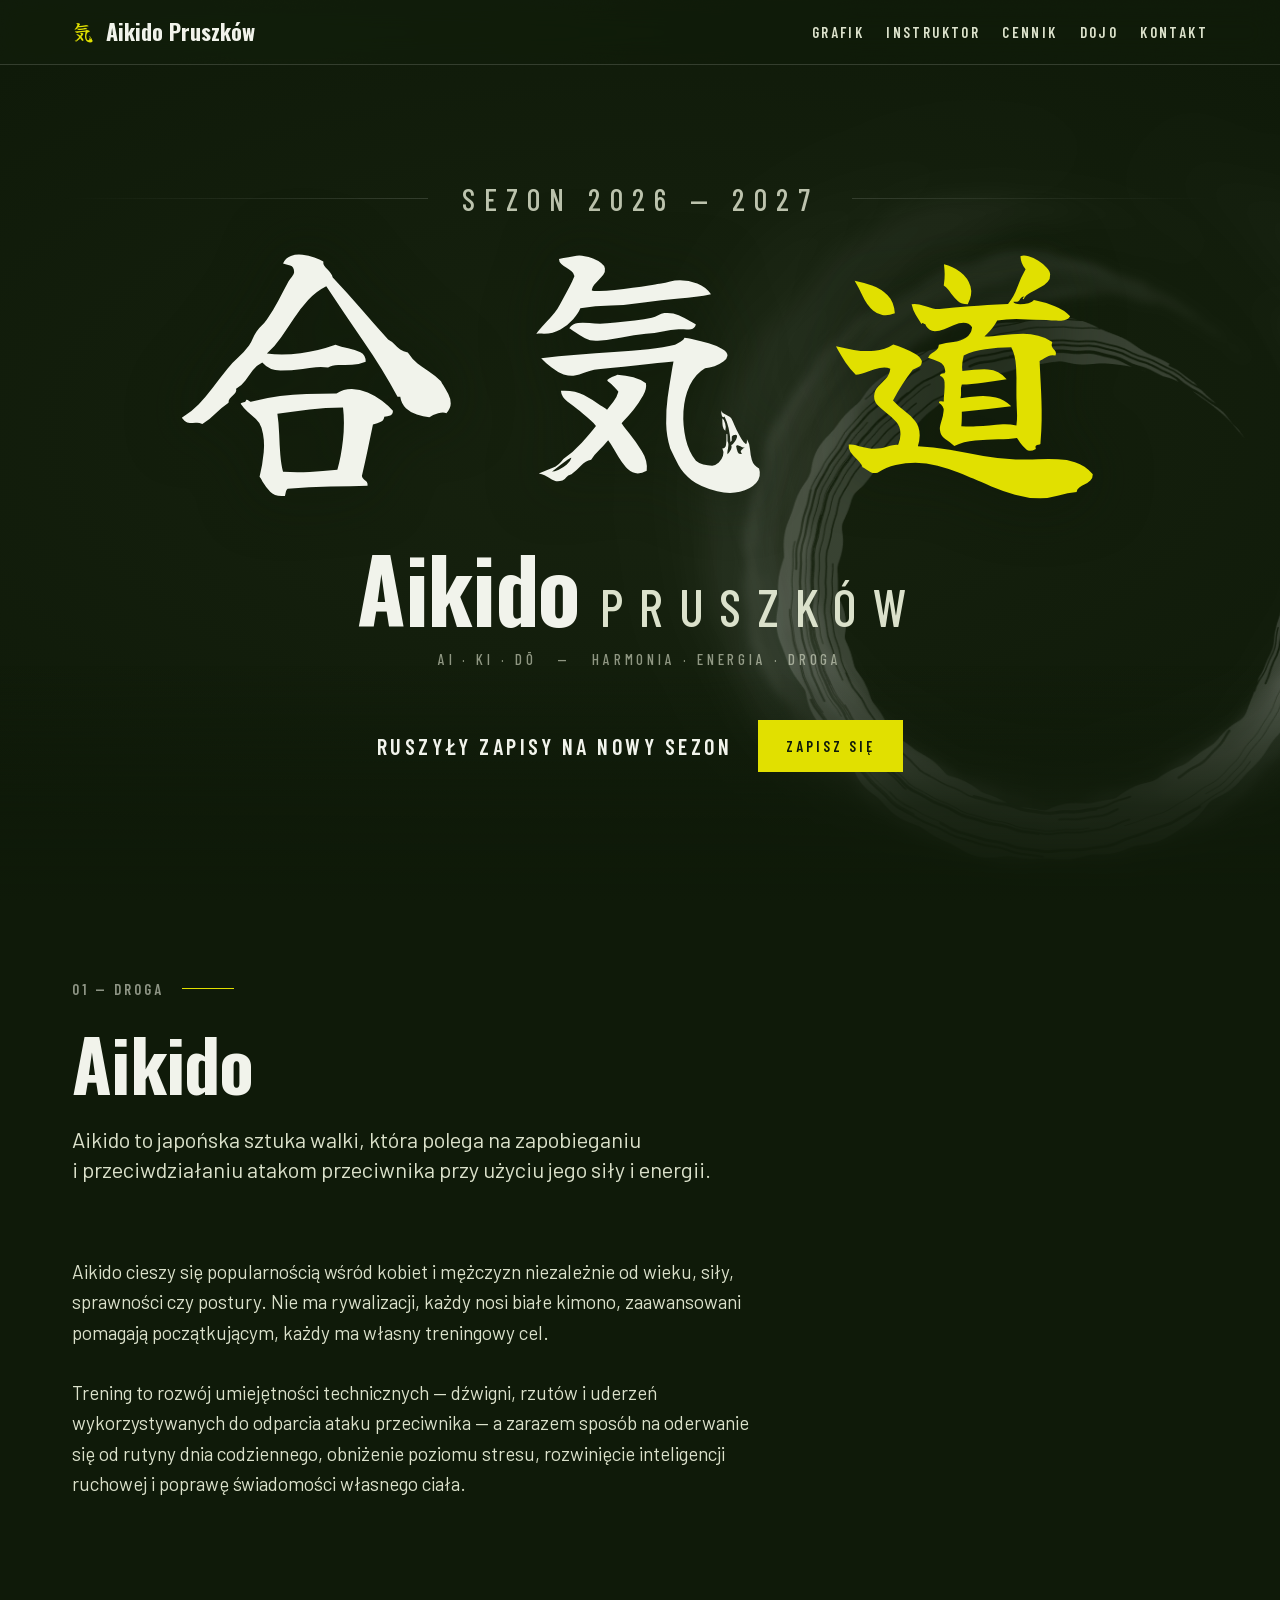
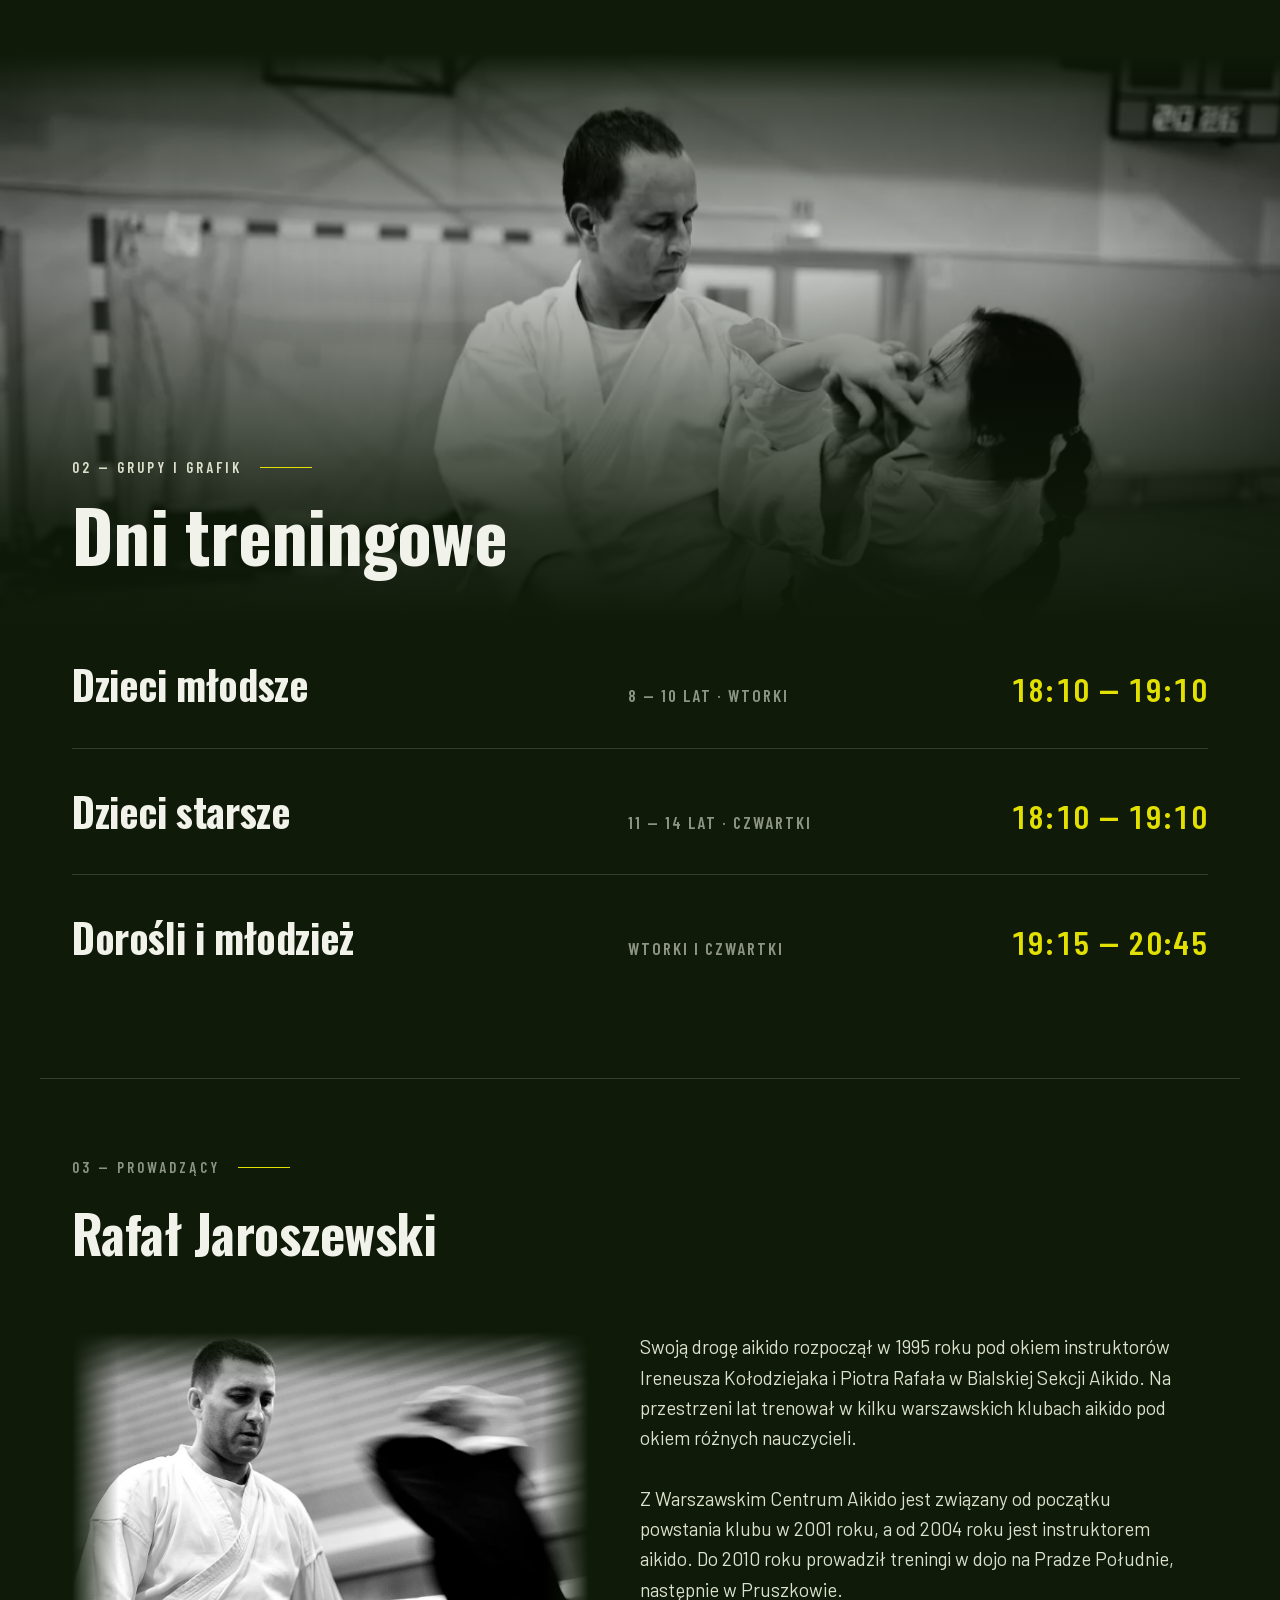
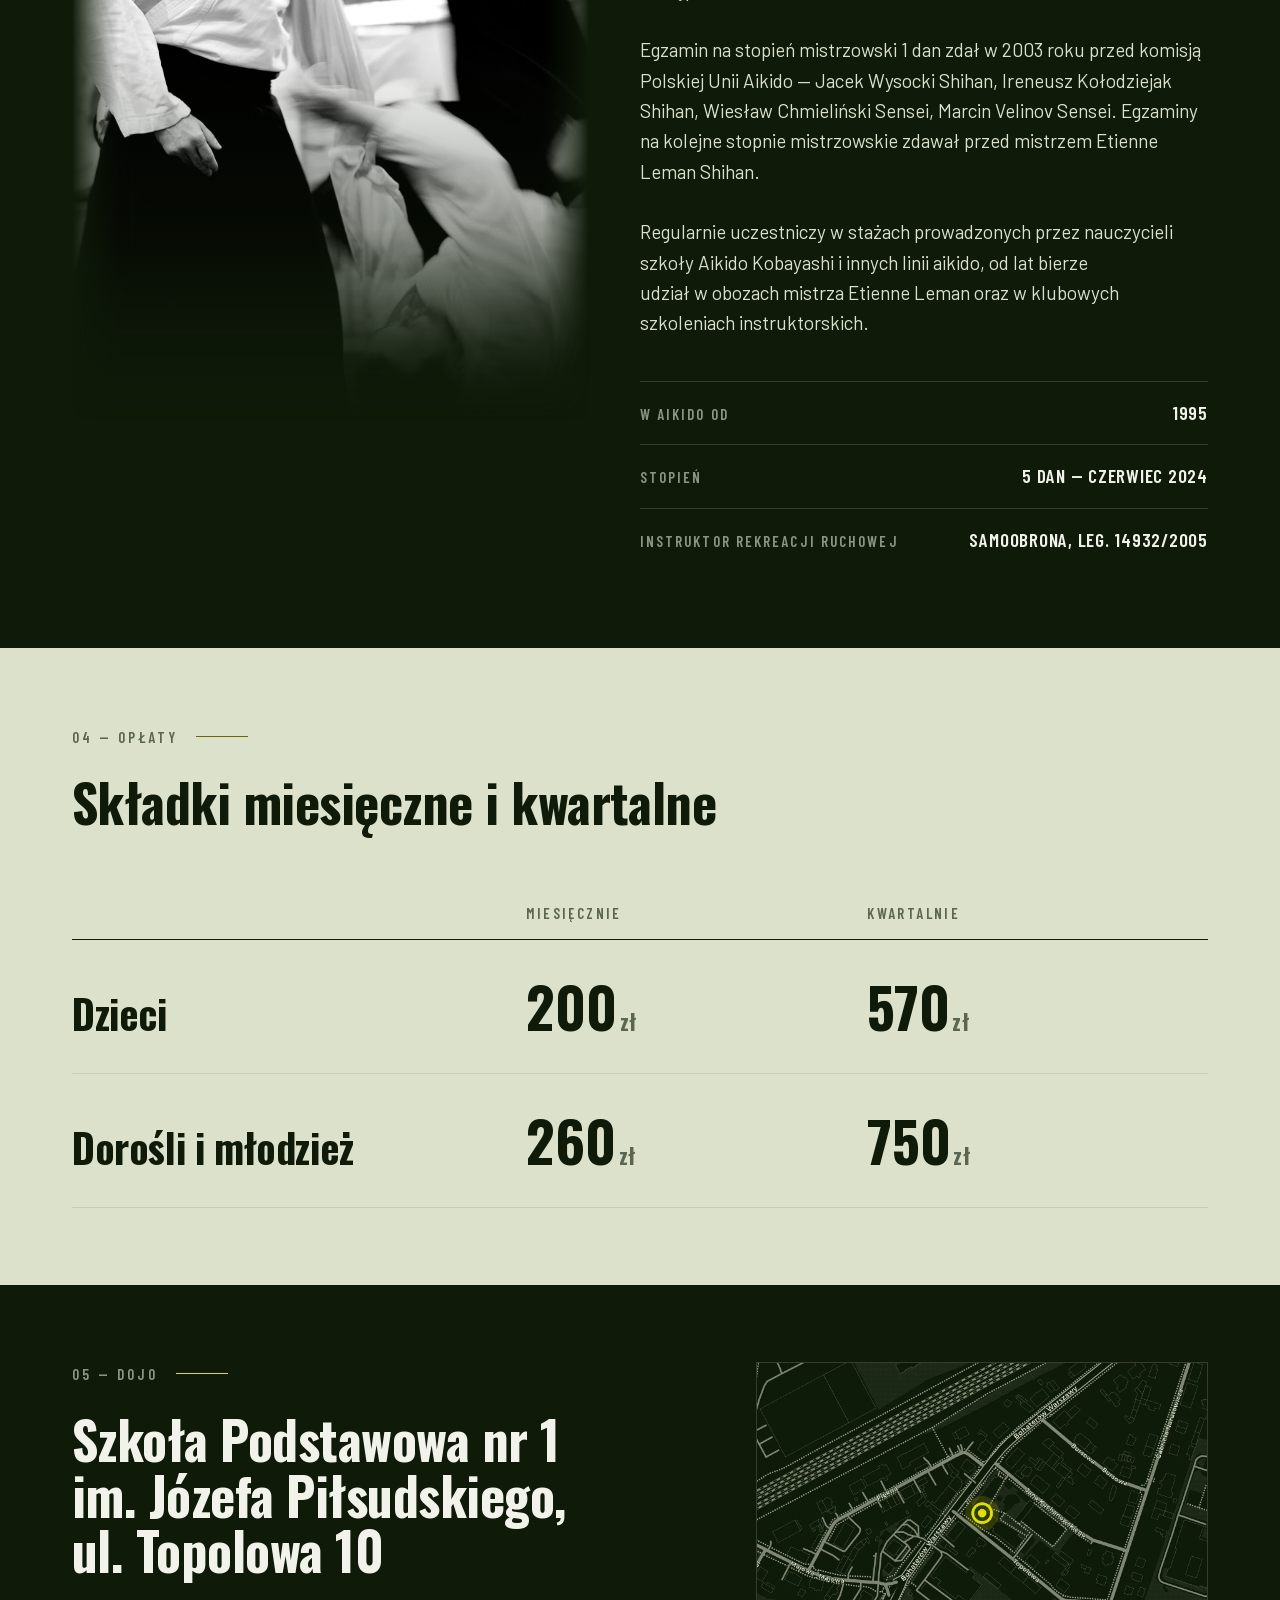
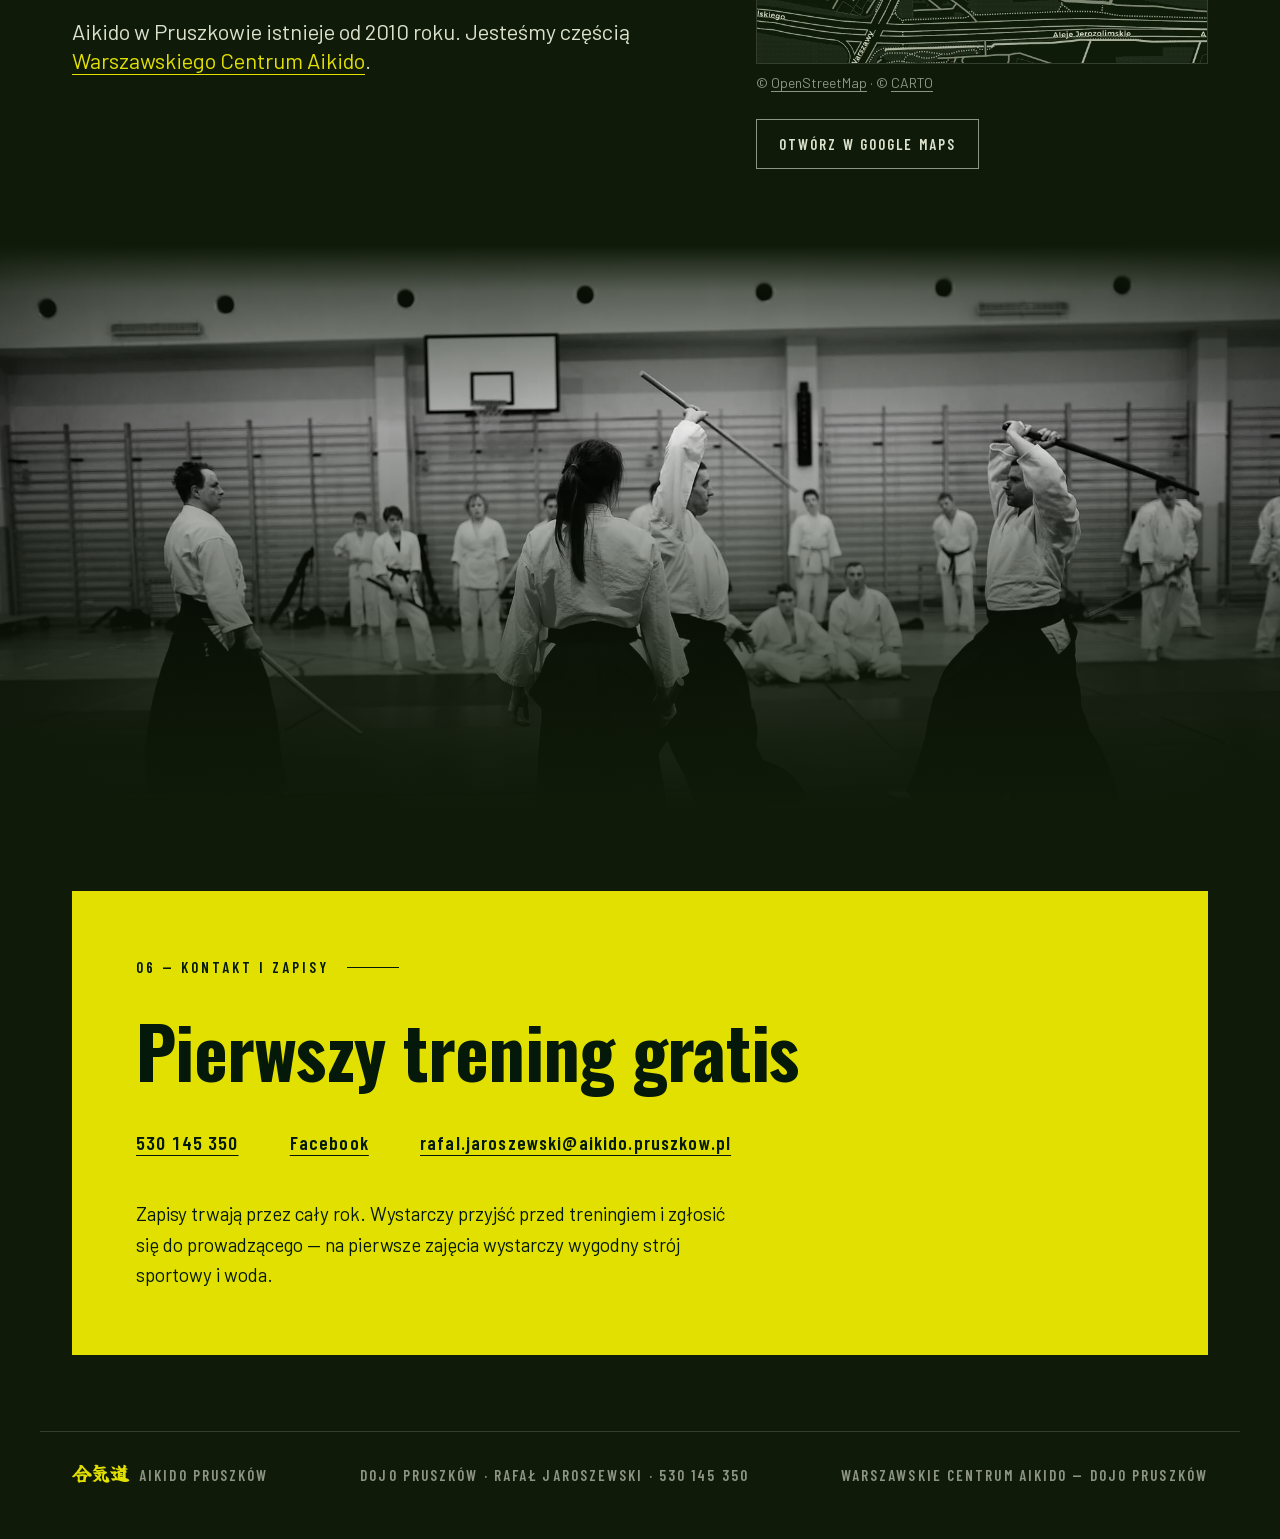
==== commit d42cd8df: "Cache busting statyków, korekta CTA hero i przegląd komentarzy Przycisk menu nie działał na iOS: ser" ====
--- a/index.html
+++ b/index.html
@@ -6,49 +6,37 @@
 <title>Aikido Pruszków — Warszawskie Centrum Aikido</title>
 <meta name="description" content="Aikido dojo Pruszków — treningi aikido dla dzieci, młodzieży i dorosłych. SP nr 1 w Pruszkowie, ul. Topolowa 10. Sezon 2026/2027." />
 
-<!-- Fonty self-hostowane (assets/fonts/) — zero zewnętrznych originów na ścieżce
-     krytycznej. Preloadujemy tylko te trzy, których używa pierwszy ekran. -->
 <link rel="preload" as="font" type="font/woff2" href="assets/fonts/yuji-boku-kanji.woff2" crossorigin />
 <link rel="preload" as="font" type="font/woff2" href="assets/fonts/oswald-700.woff2" crossorigin />
 <link rel="preload" as="font" type="font/woff2" href="assets/fonts/barlow-condensed-500.woff2" crossorigin />
 
-<!-- Znak 気 pędzlem (Yuji Boku) wyciągnięty jako obrys, limonka na grafitowej zieleni.
-     Obrys, nie tekst — favicon renderuje się bez fontów strony. Odtworzenie: README. -->
 <link rel="icon" type="image/svg+xml" href="assets/favicon.svg" />
 
 <link rel="preload" as="image" href="assets/enso.webp" fetchpriority="high" />
-
-<!-- Arkusze wczytywane w kolejności kaskady — numer w nazwie JEST tą kolejnością.
-     Przestawienie linków zmienia wynik; 09 musi zostać ostatnie (reduced-motion).
-     Serwer chodzi na HTTP/2, więc dziewięć małych plików to jeden round-trip. -->
-<link rel="stylesheet" href="css/01-fonts.css" />
-<link rel="stylesheet" href="css/02-tokens.css" />
-<link rel="stylesheet" href="css/03-base.css" />
-<link rel="stylesheet" href="css/04-topbar.css" />
-<link rel="stylesheet" href="css/05-hero.css" />
-<link rel="stylesheet" href="css/06-sections.css" />
-<link rel="stylesheet" href="css/07-tables.css" />
-<link rel="stylesheet" href="css/08-blocks.css" />
-<link rel="stylesheet" href="css/09-utilities.css" />
-
-<!-- Włącza chowanie sekcji przed animacją scroll-reveal. Musi być tutaj, przed
-     pierwszym malowaniem — inaczej treść mrugnie. Gdy JS nie działa, klasa nie
-     powstaje i .reveal zostaje widoczne (css/09-utilities.css). -->
+<!-- Bump ?v= on every css/ or js/ change (also on the <script> tag below):
+     those files are served with max-age=604800, index.html is not. -->
+<link rel="stylesheet" href="css/01-fonts.css?v=2026-08-15" />
+<link rel="stylesheet" href="css/02-tokens.css?v=2026-08-15" />
+<link rel="stylesheet" href="css/03-base.css?v=2026-08-15" />
+<link rel="stylesheet" href="css/04-topbar.css?v=2026-08-15" />
+<link rel="stylesheet" href="css/05-hero.css?v=2026-08-15" />
+<link rel="stylesheet" href="css/06-sections.css?v=2026-08-15" />
+<link rel="stylesheet" href="css/07-tables.css?v=2026-08-15" />
+<link rel="stylesheet" href="css/08-blocks.css?v=2026-08-15" />
+<link rel="stylesheet" href="css/09-utilities.css?v=2026-08-15" />
+
+<!-- Must run before first paint, or the revealed sections flash. Without JS the
+     class is never set and .reveal stays visible (css/09-utilities.css). -->
 <script>document.documentElement.classList.add('js');</script>
 </head>
 <body class="palette-dark">
 
-<!-- Bez id — marka celuje w #hero, nie tutaj. Kotwica na sticky topbarze nic by nie dała:
-     pasek jest zawsze w kadrze, więc przeglądarka nie ma dokąd przewijać. -->
 <header class="topbar">
   <div class="topbar-inner">
     <a class="brand" href="#hero">
       <span class="brand-kanji" lang="ja" aria-hidden="true">気</span>
       <span class="name">Aikido Pruszków</span>
     </a>
-    <!-- Przycisk jest widoczny wyłącznie pod html.js (css/04-topbar.css). Bez JS-a
-         nic by nie robił, więc go po prostu nie ma — zostaje zachowanie sprzed
-         zmiany: nawigacja ukryta na wąskim ekranie, scroll ją zastępuje. -->
     <button class="nav-toggle" type="button" aria-expanded="false" aria-controls="nav-menu">
       <span class="nav-toggle-icon" aria-hidden="true"></span>
       <span class="sr-only">Menu</span>
@@ -65,10 +53,8 @@
 
 <main>
 
-<!-- ═══════════ HERO ═══════════ -->
 <section class="hero" id="hero" data-screen-label="00 Hero">
-  <!-- ensō: warstwa główna rysowana maską stożkową + 3 rozmyte kopie (układ z plakatu).
-       Poza .hero-stage, żeby .hero-fade wtapiało koło w tło, ale nie przygaszało tekstu. -->
+
   <div class="enso" aria-hidden="true">
     <img class="enso-ghost enso-ghost--3" src="assets/enso.webp" alt="" width="1500" height="1500" decoding="async" />
     <img class="enso-ghost enso-ghost--2" src="assets/enso.webp" alt="" width="1500" height="1500" decoding="async" />
@@ -106,7 +92,6 @@
   </div>
 </section>
 
-<!-- ═══════════ 01 — DROGA ═══════════ -->
 <section class="bloc wrap" id="droga" data-screen-label="01 Droga">
   <header class="sec-head reveal">
     <p class="eyebrow">01 — Droga</p>
@@ -114,10 +99,6 @@
     <p class="sec-lead">Aikido to japońska sztuka walki, która polega na&nbsp;zapobieganiu i&nbsp;przeciwdziałaniu atakom przeciwnika przy użyciu jego siły i&nbsp;energii.</p>
   </header>
 
-  <!-- Akapity od drugiego w górę siedzą w <details open>. Atrybut `open` jest tu,
-       w HTML-u, a js/script.js ZDEJMUJE go poniżej 760px — dzięki temu bez JS-a
-       strona wygląda dokładnie jak przed zmianą, a desktop nie ma przeskoku
-       układu przy pierwszym malowaniu. Tak samo w #instruktor. -->
   <div class="prose reveal">
     <p>Aikido cieszy się popularnością wśród kobiet i&nbsp;mężczyzn niezależnie od&nbsp;wieku, siły, sprawności czy postury. Nie ma rywalizacji, każdy nosi białe kimono, zaawansowani pomagają początkującym, każdy ma własny treningowy cel.</p>
     <details class="more" open>
@@ -127,9 +108,7 @@
   </div>
 </section>
 
-<!-- ═══════════ 02 — GRUPY I GRAFIK ═══════════ -->
 <section class="bloc bloc--flush-top" id="grafik" data-screen-label="02 Grafik">
-  <!-- Kadr przesunięty ku górze (object-position: 50% 20%) — centralny ucina głowy. -->
   <header class="photo-band photo-band--head reveal">
     <img src="assets/foto-rzut.webp" alt="Rzut na treningu aikido w Pruszkowie" width="1110" height="741" loading="lazy" />
     <div class="photo-band-scrim" aria-hidden="true"></div>
@@ -181,7 +160,6 @@
   </div>
 </section>
 
-<!-- ═══════════ 03 — PROWADZĄCY ═══════════ -->
 <section class="bloc wrap" id="instruktor" data-screen-label="03 Prowadzący">
   <header class="sec-head reveal">
     <p class="eyebrow">03 — Prowadzący</p>
@@ -202,8 +180,7 @@
         <p>Regularnie uczestniczy w&nbsp;stażach prowadzonych przez nauczycieli szkoły Aikido Kobayashi i&nbsp;innych linii aikido, od&nbsp;lat bierze udział w&nbsp;obozach mistrza Etienne Leman oraz w&nbsp;klubowych szkoleniach instruktorskich.</p>
       </details>
 
-      <!-- Tabelka faktów zostaje na wierzchu także po zwinięciu — to najbardziej
-           skanowalna część sekcji (stopień, rok, legitymacja). -->
+  
       <dl class="facts">
         <div class="fact">
           <dt>W aikido od</dt>
@@ -222,7 +199,6 @@
   </div>
 </section>
 
-<!-- ═══════════ 04 — OPŁATY ═══════════ -->
 <section class="bloc wrap" id="cennik" data-screen-label="04 Opłaty">
   <header class="sec-head reveal">
     <p class="eyebrow">04 — Opłaty</p>
@@ -254,7 +230,6 @@
 
 </section>
 
-<!-- ═══════════ 05 — DOJO ═══════════ -->
 <section class="bloc wrap" id="dojo" data-screen-label="05 Dojo">
   <div class="split reveal">
     <div class="dojo-intro">
@@ -280,7 +255,6 @@
   <div class="photo-band-scrim" aria-hidden="true"></div>
 </figure>
 
-<!-- ═══════════ 06 — KONTAKT I ZAPISY ═══════════ -->
 <section class="bloc bloc--flush-top wrap" id="kontakt" data-screen-label="06 Kontakt">
   <div class="contact reveal">
     <p class="eyebrow eyebrow--on-lime">06 — Kontakt i&nbsp;zapisy</p>
@@ -309,7 +283,7 @@
   </div>
 </footer>
 
-<script src="js/script.js"></script>
+<script src="js/script.js?v=2026-08-15"></script>
 
 </body>
 </html>
--- a/css/01-fonts.css
+++ b/css/01-fonts.css
@@ -1,10 +1,5 @@
-/* ─────────── 01 · fonty ───────────
-   Self-hostowane woff2 z assets/fonts/ — zero zewnętrznych originów na ścieżce
-   krytycznej. Subsetowane lokalnie z oryginałów Google Fonts; polecenia w README.
-   Yuji Boku ograniczony do 9 kanji faktycznie użytych na stronie (8,5 MB → 4,2 KB). */
-
-/* Kąt maski stożkowej rysującej ensō. Musi być zarejestrowany przez @property,
-   inaczej kąt nie interpoluje się płynnie (przeskok w połowie animacji). */
+/* Registered so the angle interpolates; an unregistered custom property jumps
+   halfway through the ensō sweep animation. */
 @property --sweep{ syntax: '<angle>'; inherits: false; initial-value: 0deg; }
 
 @font-face{
@@ -28,16 +23,16 @@
   src: url("../assets/fonts/barlow-500.woff2") format("woff2");
 }
 
-/* unicode-range trzyma font pędzla z dala od łacinki — konsultowany tylko dla tych 9 znaków.
-   Dołożenie kanji na stronie wymaga przegenerowania subsetu I dopisania codepointu tutaj. */
+/* Subset to the 9 kanji used on the page. A new kanji needs both a regenerated
+   subset (recipe in README) and its codepoint added here. */
 @font-face{
   font-family: "Yuji Boku"; font-style: normal; font-weight: 400; font-display: swap;
   src: url("../assets/fonts/yuji-boku-kanji.woff2") format("woff2");
   unicode-range: U+30FB, U+5408, U+5927, U+5B50, U+5C11, U+5834, U+6240, U+6C17, U+9053;
 }
 
-/* Fallback o metrykach Barlow (x-height 0.506 vs 0.519 Ariala) — podmiana fontu
-   po wczytaniu nie przesuwa layoutu. Liczone z tabel OS/2/hhea, nie na oko. */
+/* Metric overrides measured from the OS/2 and hhea tables, so swapping in Barlow
+   after load does not shift the layout. */
 @font-face{
   font-family: "Barlow Fallback";
   src: local("Arial"), local("Helvetica Neue"), local("Liberation Sans");
--- a/css/02-tokens.css
+++ b/css/02-tokens.css
@@ -1,40 +1,27 @@
-/* ─────────── 02 · tokeny ───────────
-   Jedyne źródło kolorów, skali typograficznej i wymiarów układu.
-   Komponenty nigdy nie wpisują wartości wprost — sięgają tutaj.
-
-   Dwie palety:
-     :root            — jasna (kinari). NIE USUWAĆ, nawet jeśli strona chodzi na ciemnej.
-     body.palette-dark — „limonka na grafitowej zieleni" (19a), Pantone 3945 C na #0F1A09.
-                         To jest paleta aktywna, ustawiona klasą na <body> w index.html.
-
-   palette-dark ma poza tokenami jedno nadpisanie czysto wizualne, przy swoim
-   komponencie: tekstura tła w 03-base.css. */
-
+/* :root is the light palette; body.palette-dark overrides it and is the one in
+   use. Keep :root even so — the dark palette only redefines, it does not define. */
 :root{
   --paper:        #F1F3EB;
   --paper-deep:   #DBE1CB;
-  --paper-shade:  #CBD2BA;
   --ink:          #0F1A09;
   --ink-soft:     #3F4B37;
   --ink-faint:    #5B6652;
   --rule:         #D7DCC9;
-  --indigo:       #212D1B; /* stała ciemna płaszczyzna — niezależna od jasnego motywu strony */
-  --indigo-deep:  #182312;
   --vermilion:    #6B6800;
   --vermilion-deep: #4E4B08;
-  --on-lime:      #05190A; /* tekst na limonce — stały, niezależny od motywu */
-  --lime:         #E1E000; /* Pantone 3945 C — limonka jako wypełnienie/akcent, stała, niezależna od motywu (paruj z --on-lime) */
 
-  /* Półprzezroczysta tafla sticky paska (04-topbar.css). Jako token, nie wartość
-     przy komponencie — inaczej paleta ciemna musi nadpisywać samo tło selektorem
-     `body.palette-dark .topbar`, a takie nadpisania biją specyficznością resety
-     pisane na gołej klasie. Panel nawigacji NIE używa tej wartości: przykrywa
-     zbyt duży kawałek strony, żeby mógł być przezroczysty — patrz 04-topbar.css. */
+  /* Constant in both palettes, unlike --vermilion. Use for anything that must
+     stay lime everywhere — the 気 in the topbar matches assets/favicon.svg. */
+  --on-lime:      #05190A;
+  --lime:         #E1E000;
+
+  /* A token, not a value at the component: as a token the dark palette can
+     redefine it without a `body.palette-dark .topbar` override, which would
+     out-specify the plain-class resets. The nav panel does not use it. */
   --glass: oklch(95.5% 0.018 82 / 0.78);
 
-  /* --paper w kanałach RGB — do gradientów wtapiających w tło strony */
   --paper-rgb: 241 243 235;
-  --hero-glow: var(--paper-deep);   /* środek radialnego tła hero */
+  --hero-glow: var(--paper-deep);
 
   --font-display: "Oswald", "Barlow Condensed", sans-serif;
   --font-body:    "Barlow", "Barlow Fallback", -apple-system, BlinkMacSystemFont, "Segoe UI", sans-serif;
@@ -42,24 +29,15 @@
   --font-cjk:     "Shippori Mincho B1", "Noto Serif JP", serif;
   --font-brush:   "Yuji Boku", "Shippori Mincho B1", "Noto Serif JP", serif;
 
-  /* ─── skala typograficzna ───
-     Sześć kroków tekstowych (~1,10–1,18) zamiast 20 wartości ad hoc.
-     Podłoga 14px, baza 19px. Nic na stronie nie schodzi poniżej --fs-100.
-     Kroki tekstowe są stałe, nie liczone z vw — inaczej nie reagują na zoom
-     przeglądarki (WCAG 2.2 SC 1.4.4), a i tak przez większość czasu siedzą
-     na dolnej granicy clampa. */
-  --fs-100: 14px;   /* mikro — atrybucja mapy, dolny pasek stopki */
-  --fs-200: 15px;   /* etykiety wersalikowe, nawigacja, noty */
-  --fs-300: 17px;   /* tekst pomocniczy, podpisy, meta */
-  --fs-400: 19px;   /* baza */
-  --fs-500: 22px;   /* lead, CTA hero, wyróżnienia */
-  --fs-600: 26px;   /* małe display */
+  /* Fixed px, never vw: viewport-derived text ignores browser zoom
+     (WCAG 2.2 SC 1.4.4). Floor 14px, base 19px. */
+  --fs-100: 14px;
+  --fs-200: 15px;
+  --fs-300: 17px;
+  --fs-400: 19px;
+  --fs-500: 22px;
+  --fs-600: 26px;
 
-  /* display skaluje się z szerokości (vw), nigdy z wysokości — patrz uwaga przy .kakejiku.
-     Dwa rejestry nagłówków sekcji:
-     --fs-display-l  — nagłówki robocze (03 Prowadzący, 04 Opłaty, 05 Dojo)
-     --fs-display-xl — nagłówki manifestowe (01 Droga, 02 Grafik, 06 Kontakt) */
-  --fs-display-s:  clamp(24px, 2.6vw, 30px);
   --fs-display-m:  clamp(30px, 3.4vw, 40px);
   --fs-display-l:  clamp(32px, 4.4vw, 52px);
   --fs-display-xl: clamp(38px, 6vw, 72px);
@@ -71,23 +49,20 @@
   --maxw: 1200px;
   --gutter: clamp(20px, 4vw, 32px);
 
-  /* hero zajmuje dokładnie resztę pierwszego ekranu pod sticky topbarem */
-  --topbar-h: 65px;  /* wysokość dyktuje .nav a (--fs-200 × --lh-base + padding), nie .brand */
+  /* Hero height and section scroll-margin are both derived from this. */
+  --topbar-h: 65px;
 }
 
 body.palette-dark{
-  --paper: #0F1A09;       /* --ink-bg */
-  --paper-deep: #212D1B;  /* --ink-bg-2 */
-  --paper-shade: #2A3524;
-  --ink: #F1F3EB;         /* --paper (spec) */
-  --ink-soft: #DBE1CB;    /* --sand */
+  --paper: #0F1A09;
+  --paper-deep: #212D1B;
+  --ink: #F1F3EB;
+  --ink-soft: #DBE1CB;
   --ink-faint: #8D9484;
-  --rule: #343E2E;        /* --line */
-  --indigo: #212D1B;      /* stała ciemna wstęga — ta sama wartość co w :root */
-  --indigo-deep: #182312;
-  --vermilion: #E1E000;   /* --lime · Pantone 3945 C */
-  --vermilion-deep: #ACAB00; /* --lime-600, wyłącznie dekoracja/hover */
+  --rule: #343E2E;
+  --vermilion: #E1E000;
+  --vermilion-deep: #ACAB00;
   --paper-rgb: 15 26 9;
   --glass: rgba(15, 26, 9, .82);
-  --hero-glow: #17220F;   /* --ink-glow z handoffu hero */
+  --hero-glow: #17220F;
 }
--- a/css/03-base.css
+++ b/css/03-base.css
@@ -1,16 +1,6 @@
-/* ─────────── 03 · baza ───────────
-   Reset, tło, typografia bazowa i rusztowanie szerokości.
-
-   ─── MOBILE-FIRST ───
-   Wszystkie style bazowe opisują WĄSKI ekran, bez media query.
-   Szersze układy dokładane są wyłącznie przez `min-width`.
-   W całym projekcie są dokładnie dwa progi:
-
-     601px  — hero: lockup „AI · KI · DŌ" mieści się w jednej linii     (05-hero.css)
-     760px  — desktop: układy dwukolumnowe, hero na pełny ekran         (05, 06, 07)
-
-   Media query oparte o cechę, nie o szerokość (`hover`, `prefers-reduced-motion`),
-   siedzą przy komponentach, których dotyczą — patrz 09-utilities.css. */
+/* Mobile-first: base styles describe the narrow screen with no media query.
+   Wider layouts are added only via min-width, at exactly two breakpoints —
+   601px (hero lockup fits one line) and 760px (two-column layouts). */
 
 *{ box-sizing: border-box; margin: 0; padding: 0; }
 
@@ -24,13 +14,11 @@
   line-height: var(--lh-base);
   -webkit-font-smoothing: antialiased;
   -moz-osx-font-smoothing: grayscale;
-  /* Nośne, nie kosmetyczne: #cennik rozlewa tło na całą szerokość okna przez
-     `width: 100vw` (patrz 07-tables.css), a 100vw liczy się razem z paskiem
-     przewijania. Bez tego strona dostaje ~15px poziomego przewijania na desktopie. */
+  /* Load-bearing: #cennik bleeds its background with width: 100vw, which counts
+     the scrollbar. Without this the page scrolls ~15px sideways on desktop. */
   overflow-x: hidden;
 }
 
-/* tekstura papieru — warstwa nad tłem, pod treścią */
 body::before{
   content: ""; position: fixed; inset: 0; pointer-events: none; z-index: 0;
   background-image:
@@ -42,12 +30,8 @@
 }
 body > *{ position: relative; z-index: 1; }
 
-/* Głęboki gradient: dwa źródła światła, jak w poprzedniej palecie granatowej
-   (tam chłodny lift `oklch(40% 0.06 260 / .35)` w lewym górnym rogu). Ta sama
-   jasność przeniesiona na zielony odcień — poprzednie wartości (#212D1B przy .5
-   na #0F1A09) były praktycznie nieodróżnialne od tła, stąd wrażenie płaskości.
-   Warstwa szumu w tym samym background-image dituje przejścia i chroni przed
-   banding-iem, który przy tak ciemnym tle wyszedłby w pasy na 8-bitowych ekranach. */
+/* The noise layer dithers the gradients; without it this dark a background
+   bands into visible steps on 8-bit screens. */
 body.palette-dark::before{
   background-image:
     radial-gradient(circle at 22% 12%, oklch(42% 0.05 142 / .22), transparent 46%),
@@ -57,7 +41,7 @@
   opacity: .85;
 }
 
-/* sticky topbar nie może zasłaniać nagłówka sekcji po skoku z nawigacji */
+/* Keeps the sticky topbar off section headings jumped to from the nav. */
 section[id]{ scroll-margin-top: calc(var(--topbar-h) + 16px); }
 
 a{ color: inherit; text-decoration: none; }
@@ -65,7 +49,6 @@
 
 ::selection{ background: var(--vermilion); color: var(--on-lime); }
 
-/* treść wyłącznie dla czytników ekranu (nagłówki i podpisy tabel) */
 .sr-only{
   position: absolute; width: 1px; height: 1px;
   padding: 0; margin: -1px; overflow: hidden;
@@ -74,8 +57,8 @@
 
 .wrap{ max-width: var(--maxw); margin: 0 auto; padding: 0 var(--gutter); }
 
-/* Rozmiar nagłówka niesie klasa przy komponencie (.sec-title, .sched-name, …),
-   nie sam element — tutaj zostaje wyłącznie krój, waga i rytm pionowy. */
+/* Size comes from the component class (.sec-title, .sched-name, …), not the
+   element — this sets typeface, weight and vertical rhythm only. */
 h1, h2, h3, h4{
   font-family: var(--font-display);
   font-weight: 700;
--- a/css/04-topbar.css
+++ b/css/04-topbar.css
@@ -1,10 +1,3 @@
-/* ─────────── 04 · topbar ───────────
-   Sticky pasek z nazwą dojo i kotwicami sekcji.
-   Sześć linków nie mieści się obok nazwy poniżej 760px, więc na wąskim ekranie
-   nawigacja zjeżdża do panelu rozwijanego przyciskiem — panel kotwiczy się o
-   .topbar (sticky tworzy blok zawierający) i wysuwa pod paskiem, na całą jego
-   szerokość. Od 760px przycisk znika, a .nav wraca do rzędu w pasku. */
-
 .topbar{
   position: sticky; top: 0; z-index: 50;
   backdrop-filter: blur(14px) saturate(140%);
@@ -19,7 +12,8 @@
   padding: 14px var(--gutter);
 }
 
-/* Marka jest linkiem powrotu na górę strony — kotwica #top siedzi na .topbar. */
+/* Targets #hero rather than the bar itself: .topbar is sticky, always in frame,
+   so an anchor on it would have nowhere to scroll. */
 .brand{
   display: flex; align-items: baseline; gap: 12px;
   flex-wrap: wrap; min-width: 0;
@@ -27,10 +21,6 @@
 }
 .brand:hover{ opacity: .72; }
 .brand:focus-visible{ outline: 2px solid var(--vermilion); outline-offset: 4px; }
-/* 気 („ki") — ten sam znak pędzlem co w hero: krój Yuji Boku i limonka.
-   Kolor bierze STAŁY token --lime, nie --vermilion: --vermilion zmienia się
-   z paletą (na jasnej schodzi do oliwki), a ten znak ma być tą samą limonką
-   co glif w assets/favicon.svg, który ma wartość wpisaną na sztywno. */
 .brand-kanji{
   font-family: var(--font-brush);
   font-size: var(--fs-500);
@@ -44,14 +34,9 @@
   letter-spacing: 0;
 }
 
-/* ─── przycisk „menu" ───
-   Ukryty domyślnie, pokazywany dopiero pod html.js — tak jak `.reveal`. Bez JS-a
-   przycisk by nic nie robił, więc go nie ma, a nawigacja zostaje schowana jak
-   przed zmianą. Klasę .js ustawia jednolinijkowy skrypt w <head>.
-
-   Ujemny margines pionowy: cel dotykowy ma trzymać 44×44 (WCAG 2.2 SC 2.5.8),
-   ale nie może dyktować wysokości paska — --topbar-h (65px) jest wpisane na
-   sztywno w tokenach i liczy z niego wysokość hero oraz scroll-margin sekcji. */
+/* Rendered only under html.js — without JS the button would do nothing, so it
+   is not shown at all. The negative margin keeps the 44×44 touch target
+   (WCAG 2.2 SC 2.5.8) from dictating the bar height, which --topbar-h fixes. */
 .nav-toggle{ display: none; }
 .js .nav-toggle{
   display: flex; align-items: center; justify-content: center;
@@ -63,8 +48,7 @@
 }
 .nav-toggle:focus-visible{ outline: 2px solid var(--vermilion); outline-offset: 0; }
 
-/* Trzy kreski jednym elementem: środkowa to sam span, skrajne to ::before/::after.
-   Po otwarciu środkowa gaśnie, a skrajne składają się w ×. */
+/* Middle bar is the span itself, the outer two are ::before/::after. */
 .nav-toggle-icon{ position: relative; }
 .nav-toggle-icon,
 .nav-toggle-icon::before,
@@ -80,12 +64,8 @@
 .nav-toggle[aria-expanded="true"] .nav-toggle-icon::before{ transform: translateY(7px) rotate(45deg); }
 .nav-toggle[aria-expanded="true"] .nav-toggle-icon::after{ transform: translateY(-7px) rotate(-45deg); }
 
-/* ─── panel nawigacji (baza = wąski ekran) ───
-   Tło KRYJĄCE, nie szkło jak w pasku. Pasek ma 64px i przykrywa wąski wycinek
-   strony, a panel ~660px: przy `--glass` (alfa .82 + blur 14px) hero prześwitywało
-   przez etykiety — „SEZON 2026 — 2027" czytało się w poprzek pozycji GRAFIK.
-   Kontrast etykiety musi być bezwarunkowy, a nie zależny od tego, co akurat
-   leży pod panelem. Z krycia wynika też, że backdrop-filter nie ma tu czego robić. */
+/* Opaque, not the --glass of the bar: the panel covers ~660px of page and at
+   .82 alpha the hero copy read straight through the menu labels. */
 .nav{
   display: none;
   position: absolute; top: 100%; left: 0; right: 0;
@@ -107,7 +87,6 @@
 }
 .nav a:focus-visible{ outline: 2px solid var(--vermilion); outline-offset: -2px; }
 
-/* Podkreślenie jedzie na hoverze, więc istnieje tylko tam, gdzie hover istnieje. */
 @media (hover: hover){
   .nav a:hover{ color: var(--ink); }
   .nav a::after{
@@ -119,9 +98,8 @@
 
 @media (min-width: 760px){
   .js .nav-toggle{ display: none; }
-  /* Oba selektory dostają to samo, więc otwarty panel „przeniesiony" resizem
-     z wąskiego ekranu wygląda identycznie jak zwykły pasek — niezależnie od
-     tego, czy JS zdążył zdjąć .is-open. */
+  /* Both selectors get the same declarations, so a panel left open across the
+     breakpoint cannot out-specify the desktop reset. */
   .nav,
   .topbar.is-open .nav{
     display: flex; flex-direction: row; gap: 22px;
--- a/css/05-hero.css
+++ b/css/05-hero.css
@@ -1,12 +1,6 @@
-/* ─────────── 05 · hero ───────────
-   Układ wg design_handoff_hero_enso. Warstwy w osi Z:
-     ensō (0) → .hero-fade (1) → .hero-stage z treścią (2).
-   Gradient .hero-fade wtapia koło w tło strony, ale nie może przygaszać treści,
-   dlatego ensō stoi POZA .hero-stage.
-
-   Baza = wąski ekran: hero rośnie z treścią (kanji idą w pionie, dochodzi CTA,
-   którego nie było w handoffie), więc `overflow: hidden` niczego nie przycina.
-   Od 760px hero dostaje sztywną wysokość „reszta pierwszego ekranu". */
+/* Z order: ensō (0) → .hero-fade (1) → .hero-stage (2). The ensō sits OUTSIDE
+   .hero-stage so the fade can blend the circle into the page without dimming
+   the copy on top of it. */
 
 .hero{
   position: relative;
@@ -22,20 +16,21 @@
   display: flex; flex-direction: column;
   align-items: center; justify-content: center;
   gap: clamp(18px, 3.2vh, 56px);
-  padding: clamp(20px, 3vh, 48px) 20px clamp(40px, 6vh, 78px);
+  /* The stack is centred vertically, so the extra 20px at the bottom lifts it by
+     half that — 10px — and clears the CTA off the fold. Narrow screens only: the
+     760px block below overrides padding outright. */
+  padding: clamp(20px, 3vh, 48px) 20px clamp(60px, calc(6vh + 20px), 98px);
   text-align: center;
-  pointer-events: none;  /* scena to warstwa układu; klikalne są tylko jej dzieci */
+  pointer-events: none;
 }
 .hero-stage > *{ pointer-events: auto; }
 
-/* ─── ensō ─── */
 .enso{
   position: absolute; left: 50%; top: 58%;
   width: min(72dvh, 96vw, 820px);
   aspect-ratio: 1 / 1;
   transform: translate(-50%, -50%);
   pointer-events: none;
-  /* docelowa pozycja po zaparkowaniu — na wąskim ekranie koło ucieka w lewo */
   --px: -52%; --py: -8%; --pz: 1;
 }
 .enso img{
@@ -43,23 +38,20 @@
   transform: translate(-50%, -50%);
 }
 
-/* warstwa główna — rysowana maską stożkową startującą na krawędzi przerwy
-   w pędzlu (przerwa w enso.webp leży na wycinku 53°–72°, stąd `from 73deg`).
-   Podmiana grafiki ensō wymaga przeliczenia tego kąta od nowa. */
+/* The conic mask starts at the gap in the brush stroke, which sits at 53°–72°
+   in enso.webp — hence `from 73deg`. A new ensō image needs this recomputed. */
 .enso-stroke{
   opacity: .9;
-  --sweep: 378deg;  /* bazowo pełne koło — gdy animacja nie działa */
+  --sweep: 378deg;  /* full circle when the animation never runs */
   -webkit-mask-image: conic-gradient(from 73deg, #000 0deg, #000 var(--sweep), rgba(0,0,0,0) calc(var(--sweep) + 9deg));
           mask-image: conic-gradient(from 73deg, #000 0deg, #000 var(--sweep), rgba(0,0,0,0) calc(var(--sweep) + 9deg));
 }
 
-/* trzy warstwy poboczne — rozwarstwienie znane z plakatu */
 .enso-ghost{ opacity: 0; }
 .enso-ghost--1{ --o: .09;  --y: -31px; --rot: -8deg;  --sc: 1.13; --b: 4px;  }
 .enso-ghost--2{ --o: .055; --y: -62px; --rot: -26deg; --sc: 1.27; --b: 9px;  }
 .enso-ghost--3{ --o: .03;  --y: -92px; --rot: -52deg; --sc: 1.40; --b: 16px; }
 
-/* ─── pasek sezonu ─── */
 .hero-eyebrow{
   display: flex; align-items: center; gap: clamp(12px, 2.6vw, 38px);
   width: 100%; max-width: 1180px;
@@ -83,24 +75,21 @@
   white-space: nowrap;
 }
 
-/* ─── kanji ───
-   Jedyny rozmiar na stronie liczony z vh, i celowo: to glif dekoracyjny
-   (cały blok ma role="img" + aria-label), którego zadaniem jest wypełnić
-   wysokość pierwszego ekranu. Tekst do czytania nigdy nie skaluje się z vh,
-   bo nie reaguje na zoom przeglądarki — WCAG 2.2 SC 1.4.4.
-   Baza: znaki jeden pod drugim (grid), bo w poziomie nie mieszczą się na wąskim. */
+/* The only size on the page derived from vh, deliberately: this is a decorative
+   glyph (the block carries role="img" + aria-label) meant to fill the first
+   screen. Readable text never scales with vh — it ignores zoom (WCAG 2.2
+   SC 1.4.4). Base stacks the characters, they do not fit side by side. */
 .kakejiku{
   display: grid; justify-items: center; gap: 0;
   font-family: var(--font-brush);
   font-size: min(clamp(64px, 12.5vh, 120px), 34vw);
   line-height: .94;
   color: var(--ink);
-  text-shadow: 0 0 50px rgb(var(--paper-rgb) / .85);  /* oddziela znaki od koła */
+  text-shadow: 0 0 50px rgb(var(--paper-rgb) / .85);
 }
 .kakejiku .kchar{ display: block; }
 .kakejiku .kchar--accent{ color: var(--vermilion); }
 
-/* ─── lockup ─── */
 .hero-subtitle{
   display: grid; gap: clamp(10px, 1.6vh, 18px);
 }
@@ -109,9 +98,6 @@
   gap: clamp(12px, 1.6vw, 22px);
   line-height: 1;
 }
-/* Kontrast w lockupie niesie waga + szerokość + wielkość liter
-   (Oswald 700 zdaniowo ↔ Barlow Condensed wersaliki z trackingiem),
-   odkąd Cormorant Garamond wypadł ze stosu fontów. */
 .title-aikido{
   font-family: var(--font-display);
   font-weight: 700;
@@ -127,8 +113,8 @@
   text-transform: uppercase;
   color: var(--ink-soft);
 }
-/* Baza: wymowa i znaczenie łamią się na trzy linie — w jednej nie mieszczą się
-   poniżej ~600px, a rozstrzelone wersaliki nie znoszą łamania w środku frazy. */
+/* Base breaks onto three lines: below ~600px the phrase does not fit on one,
+   and letterspaced caps do not take a break mid-phrase. */
 .hero-subtitle p{
   font-family: var(--font-label);
   font-weight: 500;
@@ -145,7 +131,6 @@
 .hero-subtitle p .mean{ display: block; }
 .hero-subtitle p .mean{ margin-top: 2px; }
 
-/* ─── CTA ─── */
 .hero-cta{
   display: flex; flex-wrap: wrap; align-items: center; justify-content: center;
   gap: clamp(14px, 2vw, 28px);
@@ -159,7 +144,6 @@
   color: var(--ink);
 }
 
-/* ─── dół hero ─── */
 .hero-fade{
   position: absolute; left: 0; right: 0; bottom: 0; height: 26vh; z-index: 1;
   pointer-events: none;
@@ -169,9 +153,7 @@
     var(--paper) 100%);
 }
 
-/* ─────────── hero — progi szerokości ─────────── */
-
-/* 601px — lockup mieści się w jednej linii, separator wraca */
+/* 601px — the lockup fits one line and the separator comes back. */
 @media (min-width: 601px){
   .hero-subtitle p{ white-space: nowrap; }
   .hero-subtitle p .sep{ display: inline; }
@@ -180,8 +162,8 @@
   .hero-subtitle p .mean{ margin-top: 0; }
 }
 
-/* 760px — hero na dokładnie resztę pierwszego ekranu, kanji w poziomie,
-   ensō parkuje po prawej. .hero-stage wraca na warstwę absolutną nad kołem. */
+/* 760px — hero takes exactly the rest of the first screen, kanji go horizontal,
+   the ensō parks on the right and .hero-stage moves onto a layer above it. */
 @media (min-width: 760px){
   .hero{
     display: block;
@@ -203,10 +185,8 @@
   }
 }
 
-/* ─────────── hero — oś czasu animacji ───────────
-   Wszystkie opóźnienia liczone od załadowania; fill-mode `both`, więc stan
-   początkowy obowiązuje w trakcie opóźnienia, a końcowy zostaje po animacji.
-   Blok prefers-reduced-motion (09-utilities.css) skraca to wszystko do 0,01ms. */
+/* Timeline. All delays run from load with fill-mode `both`; the
+   prefers-reduced-motion block in 09-utilities.css cuts it all to 0.01ms. */
 .hero-eyebrow{ opacity: 0; animation: hero-rise .9s ease-out .15s both; }
 .hero-eyebrow .line{ animation: hero-line-grow 1.6s cubic-bezier(.22,.8,.25,1) .3s both; }
 
@@ -218,8 +198,8 @@
     enso-dim   1.6s ease-out                    2.35s both;
 }
 
-/* wejście + powolny „oddech". Drift celowo bez fill-mode — inaczej jego stan
-   początkowy nadpisałby transform wejścia jeszcze przed startem. */
+/* The drift has no fill-mode on purpose — its from-state would override the
+   entry transform before it even starts. */
 .enso-ghost--1{
   animation: enso-ghost-in 1.5s cubic-bezier(.22,.85,.25,1) 2.14s both,
              enso-ghost-drift 11s ease-in-out 4.2s infinite alternate;
--- a/css/06-sections.css
+++ b/css/06-sections.css
@@ -1,24 +1,15 @@
-/* ─────────── 06 · rusztowanie sekcji ───────────
-   Wspólne dla wszystkich sześciu bloków 01–06: rytm pionowy, nagłówek sekcji,
-   układ dwukolumnowy i pasy zdjęciowe. Style konkretnych treści siedzą dalej
-   (07-tables.css, 08-blocks.css). */
-
-/* Podłogi clampów są policzone pod telefon, sufity pod desktop — sześć sekcji
-   po 72px z góry i z dołu dawało na wąskim ekranie ~860px samego powietrza. */
 section.bloc{ padding-block: clamp(48px, 6vw, 120px); }
 section.bloc + section.bloc{ border-top: 1px solid var(--rule); }
-/* pas zdjęciowy i zmiana koloru sekcji same w sobie stanowią podział */
+/* A photo band or a colour change already divides the sections. */
 #grafik, #cennik, #dojo{ border-top: 0; }
 .bloc--flush-top{ padding-top: 0; }
 .bloc-body{ display: grid; gap: clamp(32px, 7vw, 88px); }
 
-/* ─── nagłówek sekcji ─── */
 .sec-head{
   display: grid;
   gap: clamp(16px, 2vw, 26px);
   margin-bottom: clamp(28px, 6vw, 72px);
 }
-/* numer sekcji + kreska akcentu; kreska jest dekoracją, więc ::after zamiast <span> */
 .eyebrow{
   display: flex; align-items: center; gap: 18px;
   font-family: var(--font-label);
@@ -44,7 +35,6 @@
   max-width: 24ch;
   text-wrap: balance;
 }
-/* rejestr manifestowy — sekcje 01, 02, 06 */
 .sec-title--statement{
   font-size: var(--fs-display-xl);
   line-height: 1.02;
@@ -57,8 +47,7 @@
   max-width: 52ch;
   text-wrap: pretty;
 }
-/* ─── układ nierówny: treść + element boczny ───
-   Baza to jedna kolumna; podział na dwie dochodzi dopiero od 760px. */
+
 .split{
   display: grid;
   grid-template-columns: 1fr;
@@ -66,33 +55,27 @@
   align-items: start;
 }
 
-/* ─── pasy zdjęciowe ───
-   Kadr ZAWSZE od góry — kadr centralny w ramce 16/9 ucina głowy. */
 .photo-band{
   position: relative;
   width: 100%;
   aspect-ratio: 2.25 / 1;
-  /* Pas jest na całą szerokość okna, więc sama proporcja wiąże jego wysokość
-     z szerokością ekranu bez żadnego ograniczenia — na 2560px dałaby 1067px.
-     Stąd sufit; object-fit: cover po prostu zacieśnia kadr, nic się nie rozciąga.
-     Podłoga z kolei trzyma czytelny kadr na wąskim ekranie. */
+  /* The band spans the window, so the ratio alone would give 1067px at 2560px
+     wide. The ceiling caps that; object-fit: cover just tightens the crop. */
   min-height: 240px;
   max-height: min(68vh, 660px);
   overflow: hidden;
   background: var(--paper-deep);
 }
-/* Kadr 2.4:1 pokazuje ~62% wysokości pliku (oryginały są 3:2). Przy `50% top`
-   ta widoczna część to sufit i ściana sali, a ćwiczący wypadają poniżej ramki.
-   20% schodzi na sylwetki i wciąż zostawia ~7% zapasu nad głowami. */
+/* Crop from the top: at 50% the visible strip is ceiling and wall, and the
+   people fall below the frame. 20% lands on them with room above the heads. */
 .photo-band img{
   position: absolute; inset: 0;
   width: 100%; height: 100%;
   object-fit: cover;
   object-position: 50% 20%;
 }
-/* Zdjęcie ma wyłaniać się z tła, nie wjeżdżać prostokątem — dlatego gaśnie
-   w tło na OBU krawędziach. Bez górnego stopu kadr zaczyna się twardą, jasną
-   linią (zmierzone: skok jasności 33 → 143 na jednym pikselu). */
+/* Fades on both edges so the photo emerges from the background instead of
+   starting on a hard line (measured: 33 → 143 brightness in one pixel). */
 .photo-band-scrim{
   position: absolute; inset: 0;
   background: linear-gradient(to bottom,
@@ -103,14 +86,13 @@
     var(--paper) 100%);
 }
 
-/* wariant z podpisem — musi pomieścić eyebrow + nagłówek i zostawić widoczne zdjęcie */
 .photo-band--head{
   display: flex; align-items: flex-end;
   min-height: 360px;
-  max-height: min(74vh, 720px);   /* wyżej niż pas bez podpisu — musi zmieścić nagłówek */
+  max-height: min(74vh, 720px);
   padding-bottom: clamp(24px, 4vw, 52px);
 }
-/* mocniejszy scrim, żeby nagłówek trzymał kontrast */
+/* Stronger scrim so the heading keeps its contrast. */
 .photo-band--head .photo-band-scrim{
   background: linear-gradient(to bottom,
     var(--paper) 0%,
--- a/css/07-tables.css
+++ b/css/07-tables.css
@@ -1,10 +1,6 @@
-/* ─────────── 07 · tabele ───────────
-   Dwie prawdziwe tabele: grafik (02) i cennik (04).
-   Obie mają tylko dwie kolumny treści i mieszczą się do 360px, więc NIE MA
-   przebudowy na mobile — na wąskim ekranie zmienia się wyłącznie typografia
-   i to, czy meta stoi obok nazwy grupy, czy pod nią. */
+/* Both tables have two content columns and fit down to 360px, so there is no
+   stacked mobile reflow — only typography changes across the breakpoint. */
 
-/* ═══ grafik (02) ═══ */
 .sched{
   width: 100%;
   border-collapse: collapse;
@@ -15,13 +11,10 @@
   padding: clamp(24px, 4vw, 40px) 0;
   border-bottom: 1px solid var(--rule);
 }
-/* pod ostatnim wierszem nie ma już żadnej treści, więc hairline zamykający
-   tabelę wisiałby luzem na końcu sekcji */
+/* Nothing follows the last row, so its hairline would hang loose. */
 .sched tbody tr:last-child td{ border-bottom: 0; }
-/* lewa kolumna zbiera cały luz, prawa hugguje godzinę */
 .sched td:first-child{ width: 100%; padding-right: clamp(16px, 3vw, 40px); }
 
-/* baza: meta schodzi pod nazwę grupy */
 .sched-group{
   display: grid;
   grid-template-columns: 1fr;
@@ -45,8 +38,8 @@
   line-height: var(--lh-snug);
   color: var(--ink-faint);
 }
-/* Barlow Condensed, nie Oswald — tylko on niesie cechę `tnum`, więc cyfry
-   godzin ustawiają się w kolumnę między wierszami. */
+/* Barlow Condensed, not Oswald: only it carries `tnum`, so the hour digits line
+   up in a column between rows. */
 .sched-time{
   text-align: right;
   white-space: nowrap;
@@ -59,31 +52,29 @@
   font-variant-numeric: tabular-nums;
 }
 
-/* ═══ cennik (04) — sekcja jasna, bo treść jest długa i musi się dobrze czytać ═══ */
-/* lokalne nadpisanie tokenów motywu wewnątrz #cennik — wszystkie komponenty
-   potomne przełączają się automatycznie, bez zmian w ich regułach */
+/* Local token overrides: every descendant component switches to the light
+   palette automatically, with no changes to their own rules. */
 #cennik{
   position: relative;
   --paper:       #F1F3EB;
+  --paper-rgb:   241 243 235; /* must track --paper — every fade is built on it */
   --paper-deep:  #DBE1CB;
-  --paper-shade: #CBD2BA;
   --ink:         #0F1A09;
   --ink-soft:    #3F4B37;
   --ink-faint:   #5B6652;
   --rule:        #C6CCB8;
-  --vermilion:   #6B6800; /* limonka nie spełnia kontrastu jako tekst na jasnym tle — oliwka wg spec */
+  --vermilion:   #6B6800; /* lime fails contrast as text on a light background */
   --vermilion-deep: #4E4B08;
-  background: var(--paper);
+  background: var(--paper-deep);
   color: var(--ink);
 }
-/* rozlanie jasnego tła na całą szerokość okna — sekcja siedzi w .wrap (max 1200px).
-   `100vw` liczy się razem z paskiem przewijania, dlatego body ma overflow-x: hidden
-   (patrz 03-base.css). Te dwie reguły trzeba zmieniać razem. */
+/* Bleeds the light background across the window. 100vw includes the scrollbar,
+   which is why body has overflow-x: hidden — change the two together. */
 #cennik::before{
   content: "";
   position: absolute; top: 0; bottom: 0; left: 50%;
   width: 100vw; margin-left: -50vw;
-  background: var(--paper);
+  background: var(--paper-deep);
   z-index: -1;
 }
 
@@ -116,8 +107,8 @@
   letter-spacing: -0.01em;
   color: var(--ink);
 }
-/* kwota — glif liczbowy, jedyne miejsce poza hero z twardym rozmiarem;
-   jednostka wyprowadzona w `em`, więc trzyma proporcję na każdej szerokości */
+/* Decorative numeral: one of the two places allowed a hard size. The unit is in
+   `em`, so it keeps its proportion at any width. */
 .fee{
   font-family: var(--font-display);
   font-weight: 700;
--- a/css/08-blocks.css
+++ b/css/08-blocks.css
@@ -1,15 +1,6 @@
-/* ─────────── 08 · bloki treści ───────────
-   Zwijanie długich akapitów, portret instruktora (03), tabelka faktów,
-   blok kontaktu (06) i stopka. */
-
-/* ─── .more — dalsze akapity pod przyciskiem (01, 02, 03) ───
-   Pierwszy akapit każdego bloku zostaje na wierzchu jako zajawka, reszta siedzi
-   w natywnym <details>. Atrybut `open` jedzie w HTML-u, a js/script.js zdejmuje
-   go poniżej 760px — patrz komentarz przy #droga w index.html.
-
-   Świadomie NIE ustawiamy `display` na samym <details>: nowoczesne przeglądarki
-   chowają treść przez ::details-content, a grzebanie w display elementu bywa
-   przy tym kruche. Rytm pionowy robią więc marginesy akapitów niżej. */
+/* No `display` on <details> itself: modern browsers hide the content through
+   ::details-content, and overriding display there is brittle. The vertical
+   rhythm comes from the paragraph margins below instead. */
 .more > summary{
   display: flex; align-items: center; gap: 10px;
   width: fit-content;
@@ -21,16 +12,15 @@
   text-transform: uppercase;
   color: var(--vermilion);
   cursor: pointer;
-  list-style: none;                                  /* chowa trójkąt UA */
-}
-.more > summary::-webkit-details-marker{ display: none; }   /* to samo dla starszego Safari */
+  list-style: none;
+}
+.more > summary::-webkit-details-marker{ display: none; }
 .more > summary:focus-visible{ outline: 2px solid var(--vermilion); outline-offset: 4px; }
 
-/* Etykieta przełącza się bez JS-a — dwa spany i reguła na [open]. */
+/* The label swaps without JS — two spans and one [open] rule. */
 .more[open] .more-open,
 .more:not([open]) .more-close{ display: none; }
 
-/* własny chevron zamiast markera UA; obrót gasi blok prefers-reduced-motion w 09 */
 .more > summary::after{
   content: "";
   width: 7px; height: 7px;
@@ -41,32 +31,24 @@
 }
 .more[open] > summary::after{ transform: translateY(1px) rotate(-135deg); }
 
-/* Odstęp wewnątrz .more musi się równać gapowi RODZICA, inaczej między akapitem
-   pierwszym a drugim robi się podwójna dziura (gap gridu + margines). Wartość
-   przepisana z .prose niżej w tym pliku — przy zmianie tamtego gapa trzeba
-   ruszyć i tę. */
+/* Must equal the PARENT's grid gap, copied from .prose below, or a double gap
+   opens between paragraphs one and two. Change one, change the other. */
 .prose .more > p{ margin-top: clamp(20px, 2.6vw, 30px); }
 
 @media (min-width: 760px){
-  /* Na desktopie <details> jest otwarte, więc przycisk nie ma czego przełączać;
-     odstęp pod pierwszym akapitem daje już gap rodzica. */
   .more > summary{ display: none; }
   .more > p:first-of-type{ margin-top: 0; }
 }
 
-/* ─── portret instruktora (03) ───
-   Portret wtapia się w tło jak pasy zdjęciowe, ale musi to robić na WSZYSTKICH
-   czterech krawędziach: pas jest na całą szerokość okna, więc jego boki to brzegi
-   ekranu, a portret stoi w kolumnie i bez maski ma dwie ostre pionowe linie.
-   Dwie warstwy maski przez `intersect`: jedna gasi boki, druga górę i dół.
-   Przeglądarka bez mask-composite pokazuje zwykły kadr — degradacja jest łagodna.
-
-   `position: relative` w bazie jest nośne, nie kosmetyczne: ::after poniżej ma
-   `inset: 0` i musi się zaczepić o portret. Bez tego łapie pierwszego pozycjonowanego
-   przodka, czyli całą sekcję, i przygasza także tekst biografii obok. */
+/* Fades on all four edges, unlike the photo bands: those span the window, so
+   their sides are the screen edges, while the portrait sits in a column and
+   would show two hard vertical lines. Browsers without mask-composite get a
+   plain crop. `position: relative` is load-bearing — ::after below uses
+   inset: 0 and would otherwise latch onto the whole section, dimming the
+   biography text next to it. */
 .portrait{
   position: relative;
-  aspect-ratio: 3 / 4;   /* = proporcja pliku 1416×1888, zero kadrowania */
+  aspect-ratio: 3 / 4;   /* the file is 1416×1888, so nothing is cropped */
   overflow: hidden;
   -webkit-mask-image:
     linear-gradient(to right, transparent 0, #000 9%, #000 91%, transparent 100%),
@@ -78,8 +60,8 @@
           mask-composite: intersect;
 }
 .portrait img{ width: 100%; height: 100%; object-fit: cover; object-position: 50% 0; }
-/* dodatkowo tonalne wygaszenie dołu — sam alfa-fade zostawia jasny ukemi
-   widoczny aż do końca, a tekst biografii obok potrzebuje spokojnego tła */
+/* Tonal fade on top of the alpha mask: without it the bright ukemi stays
+   visible to the very bottom, next to the biography copy. */
 .portrait::after{
   content: "";
   position: absolute; inset: 0;
@@ -118,10 +100,8 @@
   color: var(--ink);
 }
 
-/* ─── dojo (05): nagłówek + mapa obok ───
-   Jedyna sekcja, w której nagłówek wchodzi DO `.split` zamiast stać nad nim:
-   mapa ma być na wysokości adresu, a nie pod akapitem. Marginesu `.sec-head`
-   nie ma tu co dublować z odstępem siatki — stąd zerowanie. */
+/* The one section whose .sec-head sits inside .split, so the map lands next to
+   the address instead of under the copy — hence the zeroed margin. */
 .dojo-intro{
   display: grid;
   gap: clamp(24px, 4vw, 40px);
@@ -129,36 +109,32 @@
 }
 .dojo-intro .sec-head{ margin-bottom: 0; }
 
-/* Kolumna boczna trzyma mapę i przycisk jeden pod drugim; `justify-items: start`
-   jest po to, żeby przycisk został przy swojej treści, a nie rozciągnął się na
-   szerokość mapy. */
+/* justify-items keeps the button at its own width instead of stretching it to
+   the width of the map. */
 .dojo-aside{
   display: grid;
   gap: clamp(18px, 2.4vw, 26px);
   justify-items: start;
 }
 
-/* Mapa to statyczny render kafelków (assets/mapa-dojo.webp), nie iframe — strona
-   nie ma ani jednego zewnętrznego originu i mapa tego nie zmienia. Przyciemnienie
-   do palety jest wypalone w pliku, nie robione filtrem: filtr na pół megapiksela
-   kosztuje przy każdym repaincie, a plik i tak jest generowany skryptem (README). */
+/* A baked tile render (assets/mapa-dojo.webp), never an iframe — the site has
+   zero external origins. The dark tone is baked into the file rather than
+   applied as a filter, which would cost a repaint over half a megapixel. */
 .map{
   display: grid;
   gap: 10px;
   width: 100%;
 }
-/* `height: auto` jest obowiązkowe — reset w 03-base.css daje obrazkom samo
-   `max-width: 100%`, więc atrybuty width/height (potrzebne przeciw CLS)
-   spłaszczyłyby kadr na każdej szerokości poniżej 1440px. */
+/* `height: auto` is mandatory: the reset in 03-base.css only gives images
+   max-width: 100%, so the width/height attributes (needed against CLS) would
+   squash the crop at any width below 1440px. */
 .map img{
   width: 100%; height: auto;
   border: 1px solid var(--rule);
 }
-/* Atrybucja ODbL (dane OSM) i CARTO (kafelki) — wymóg licencji, nie ozdoba:
-   nie usuwać dopóki na stronie stoi mapa. Ma być czytelna, ale nie ma prawa
-   ważyć tyle co link w treści, więc świadomie NIE używa `.link`: kolor schodzi
-   do --ink-faint (5,7:1 na --paper w ciemnej palecie, AA dla 14px), a rolę
-   „to jest link" niesie samo podkreślenie (WCAG 2.2 SC 1.4.1). */
+/* ODbL (OSM data) and CARTO (tiles) attribution — required by the licence, not
+   decoration. Do not remove while the map is on the page. Deliberately not
+   .link: the underline alone carries "this is a link" (WCAG 2.2 SC 1.4.1). */
 .map-credit{
   font-size: var(--fs-100);
   line-height: var(--lh-snug);
@@ -174,8 +150,7 @@
 .map-credit a:hover{ color: var(--ink-soft); }
 .map-credit a:focus-visible{ outline: 2px solid var(--vermilion); outline-offset: 3px; }
 
-/* ─── kontakt (06) ───
-   Limonka i tekst na niej są stałe (--lime / --on-lime), niezależne od motywu. */
+/* --lime / --on-lime are constant in both palettes. */
 .contact{
   background: var(--lime);
   color: var(--on-lime);
@@ -192,8 +167,8 @@
   display: flex; flex-wrap: wrap; align-items: baseline;
   gap: clamp(16px, 4vw, 52px);
 }
-/* na jednolitej limonce link nie różni się kolorem od tekstu — podkreślenie
-   jest jedynym nośnikiem informacji „to jest link" (WCAG 2.2 SC 1.4.1) */
+/* On flat lime a link cannot differ by colour, so the underline is the only
+   carrier of "this is a link" (WCAG 2.2 SC 1.4.1). */
 .contact-links a{
   display: inline-flex; align-items: center;
   min-height: 44px;
@@ -219,7 +194,6 @@
 }
 .contact-note{ max-width: 58ch; line-height: var(--lh-base); text-wrap: pretty; }
 
-/* ─── stopka ─── */
 .foot{ padding-bottom: clamp(32px, 4vw, 48px); }
 .foot-inner{
   padding-top: 28px;
@@ -242,7 +216,6 @@
   color: var(--vermilion);
 }
 
-/* od 760px portret stoi obok biografii i jedzie z nią przy scrollu */
 @media (min-width: 760px){
   .portrait{ position: sticky; top: calc(var(--topbar-h) + 24px); }
 }
--- a/css/09-utilities.css
+++ b/css/09-utilities.css
@@ -1,10 +1,6 @@
-/* ─────────── 09 · przyciski, linki w tekście, ruch ───────────
-   Wczytywany JAKO OSTATNI. Blok prefers-reduced-motion na końcu pliku musi
-   stać za wszystkim, co animuje — inaczej `.reveal` zostaje niewidoczne
-   u osób z wyłączonymi animacjami. */
+/* Loaded last: the prefers-reduced-motion block at the bottom has to come after
+   everything that animates, or .reveal stays invisible for those users. */
 
-/* ─── przyciski ─── */
-/* primary — wypełniony akcentem; --paper na --vermilion trzyma AA w obu paletach */
 .btn-primary{
   font-family: var(--font-label);
   font-weight: 600;
@@ -36,11 +32,8 @@
 .btn-outline:hover{ color: var(--vermilion); border-color: var(--vermilion); }
 .btn-outline:focus-visible{ outline: 2px solid var(--vermilion); outline-offset: 3px; }
 
-/* ─── link w tekście ───
-   Reset w 03-base.css gasi wszystkim linkom kolor i podkreślenie (potrzebne przy
-   marce, nawigacji i kaflach), więc link w zdaniu musi je odzyskać — inaczej nic
-   go nie odróżnia od otaczającego tekstu (WCAG 2.2 SC 1.4.1). Podkreślenie niesie
-   informację „to jest link" samodzielnie, kolor tylko ją wzmacnia. */
+/* The reset in 03-base.css strips colour and underline from every link, so a
+   link inside a sentence has to win them back (WCAG 2.2 SC 1.4.1). */
 .link{
   color: var(--vermilion);
   text-decoration: underline;
@@ -53,12 +46,9 @@
   .link:hover{ opacity: .68; }
 }
 
-/* ─── ujawnianie sekcji przy scrollu ───
-   Stan początkowy chowa sekcję, a klasę `.in` dokłada IntersectionObserver
-   z js/script.js. Dlatego ukrywanie jest ZAWSZE pod `html.js` — klasę ustawia
-   jednolinijkowy skrypt w <head>. Gdy JS nie wystartuje (błąd sieci, blokada),
-   `.reveal` nie dostaje żadnego stylu i cała treść po prostu jest widoczna.
-   Bez tego zabezpieczenia strona bez JS pokazuje sam hero. */
+/* Hiding is gated on html.js, set by the inline script in <head>. If JS never
+   runs the class is absent and the content simply shows — without the gate a
+   failed script would leave the page blank below the hero. */
 .js .reveal{
   opacity: 0;
   transform: translateY(18px);
@@ -66,9 +56,6 @@
 }
 .js .reveal.in{ opacity: 1; transform: none; }
 
-/* ─── prefers-reduced-motion ───
-   Stan końcowy natychmiast: animacje i przejścia skrócone do 0,01ms,
-   pętle (oddech kopii ensō) ucięte do jednego przebiegu. */
 @media (prefers-reduced-motion: reduce){
   *, *::before, *::after{
     animation-duration: .01ms !important;
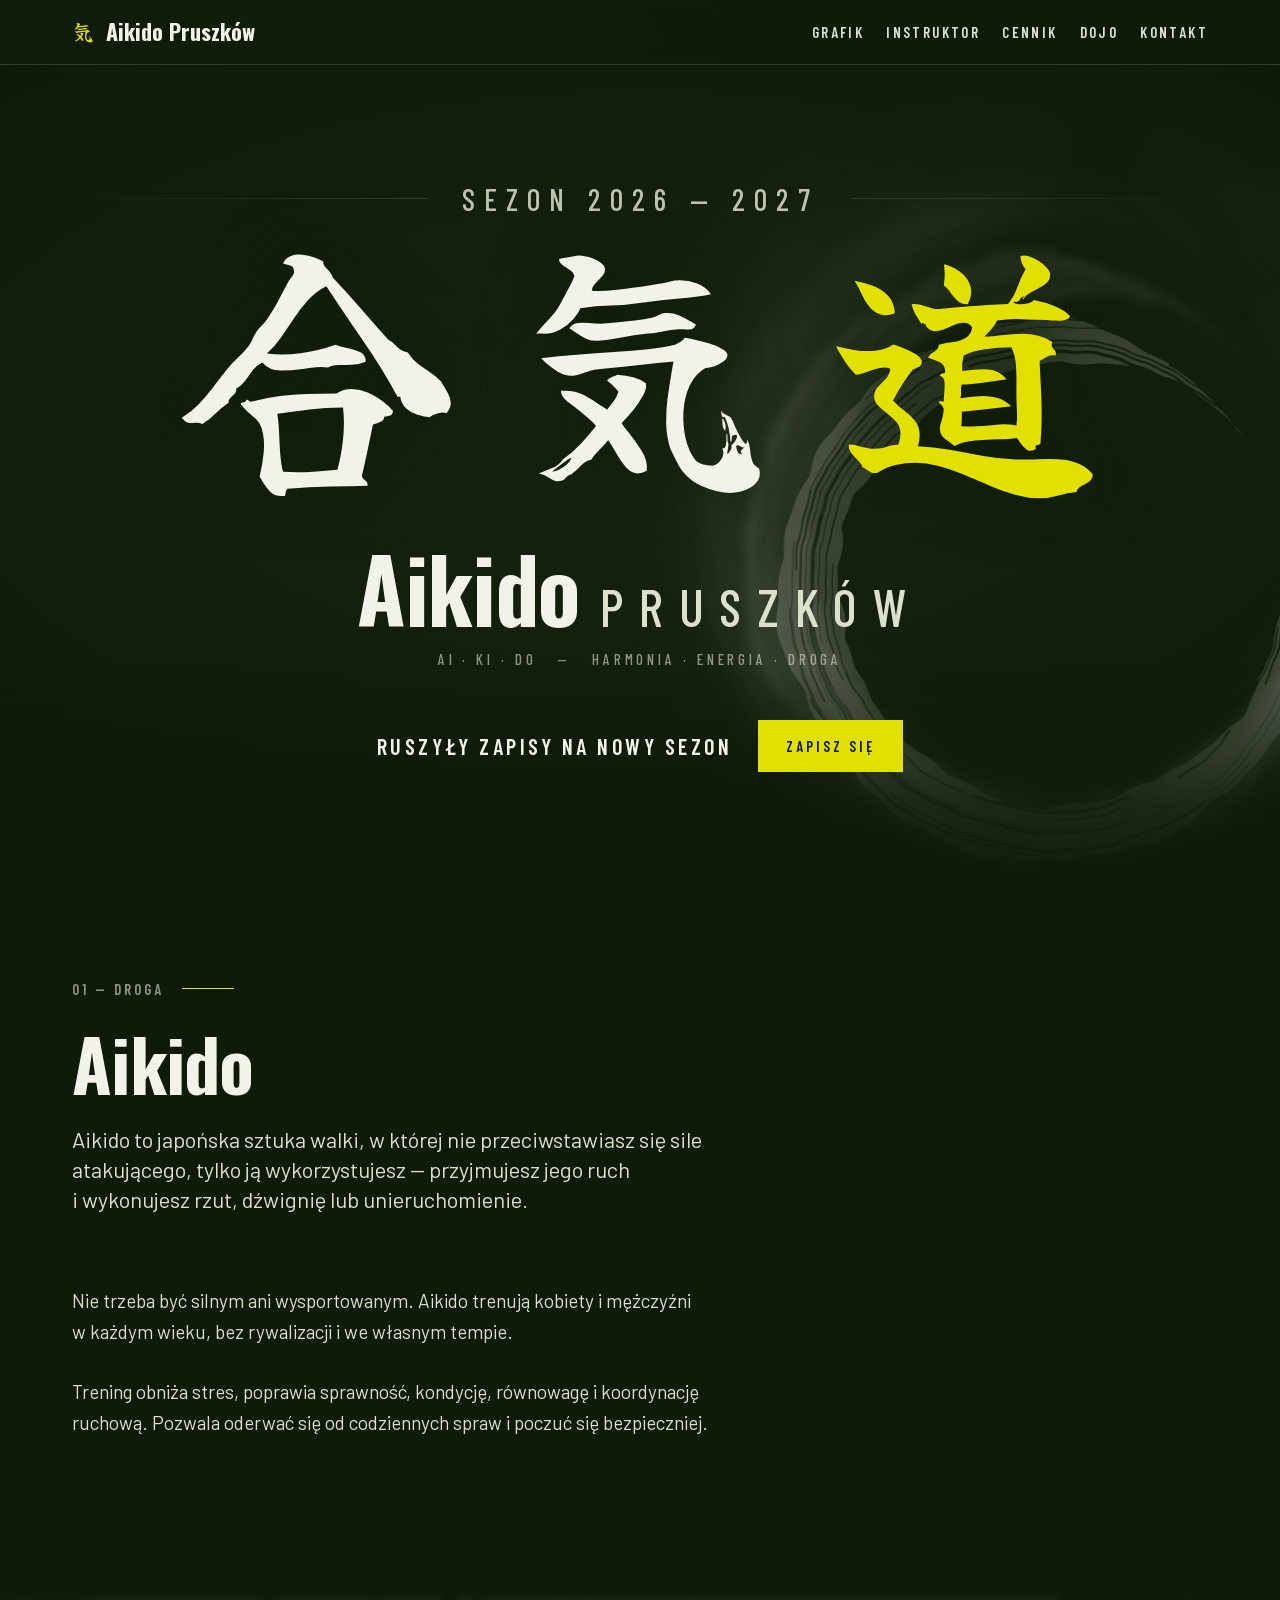
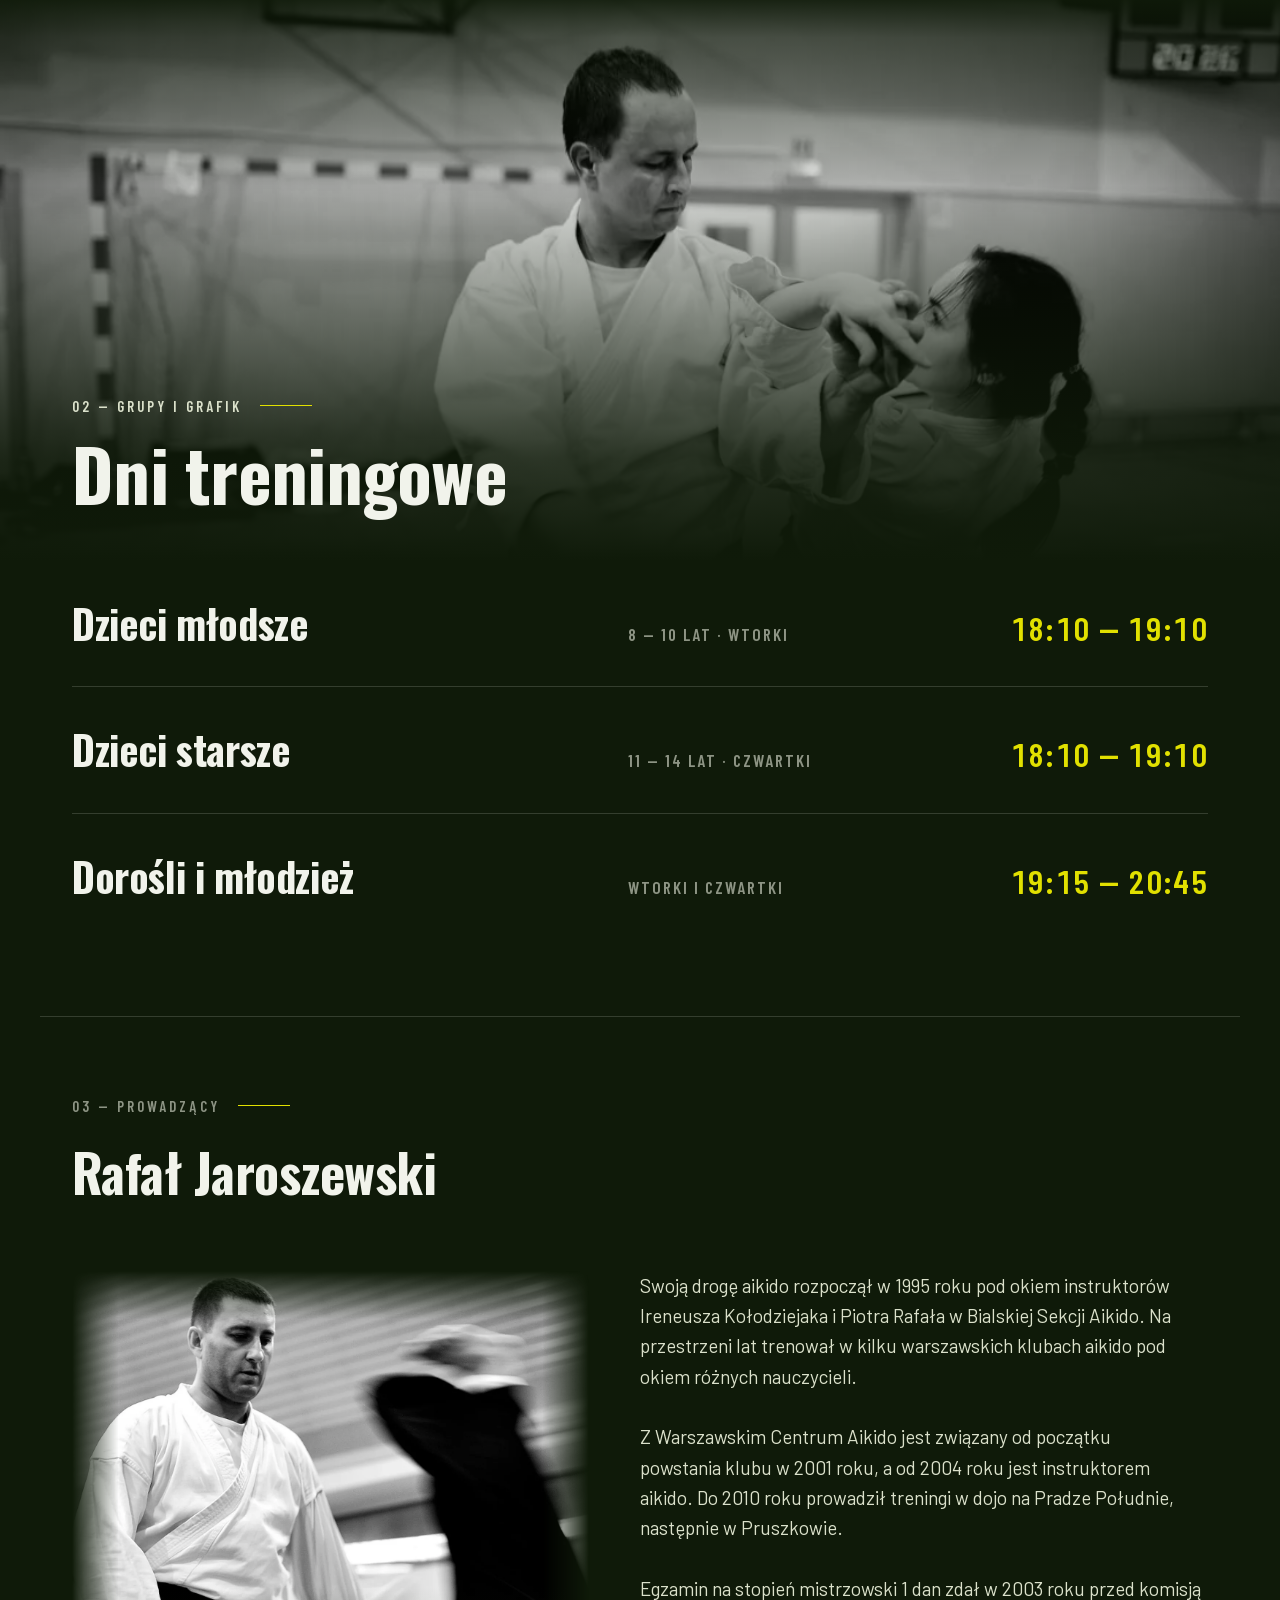
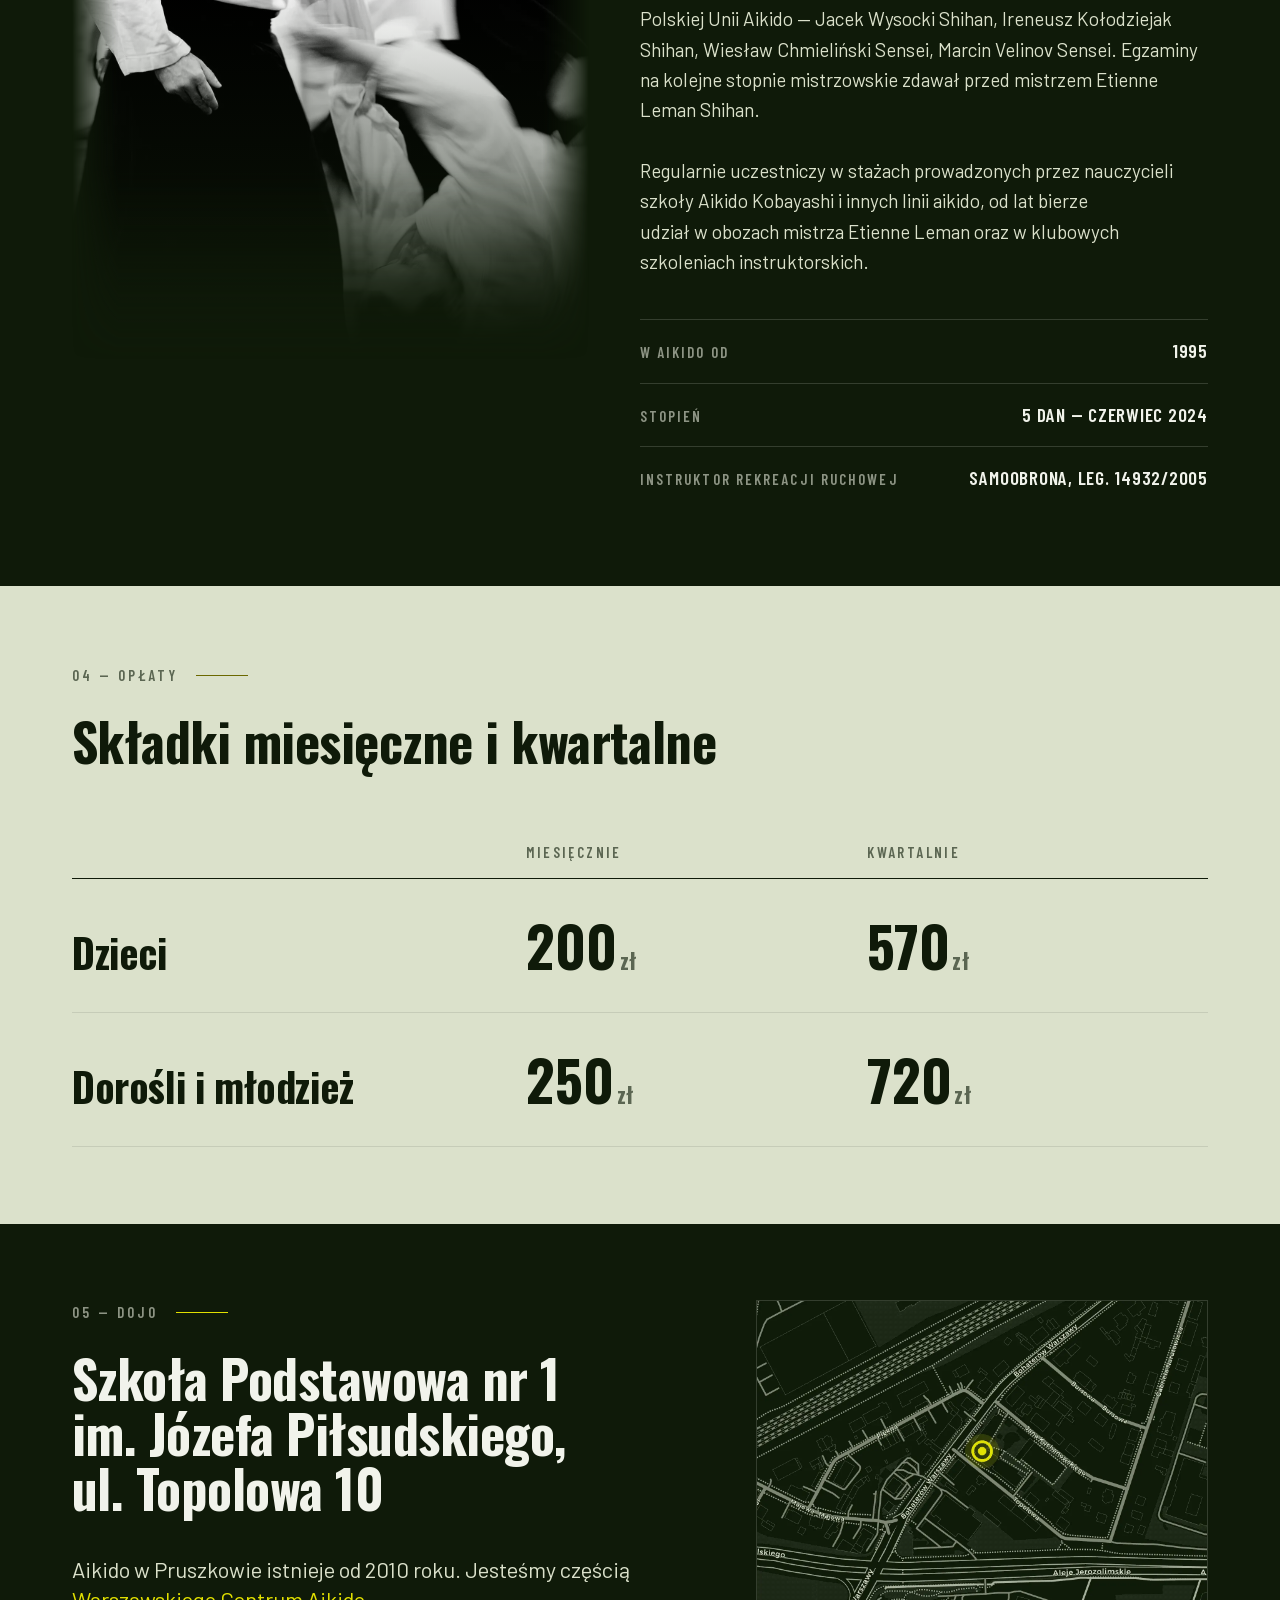
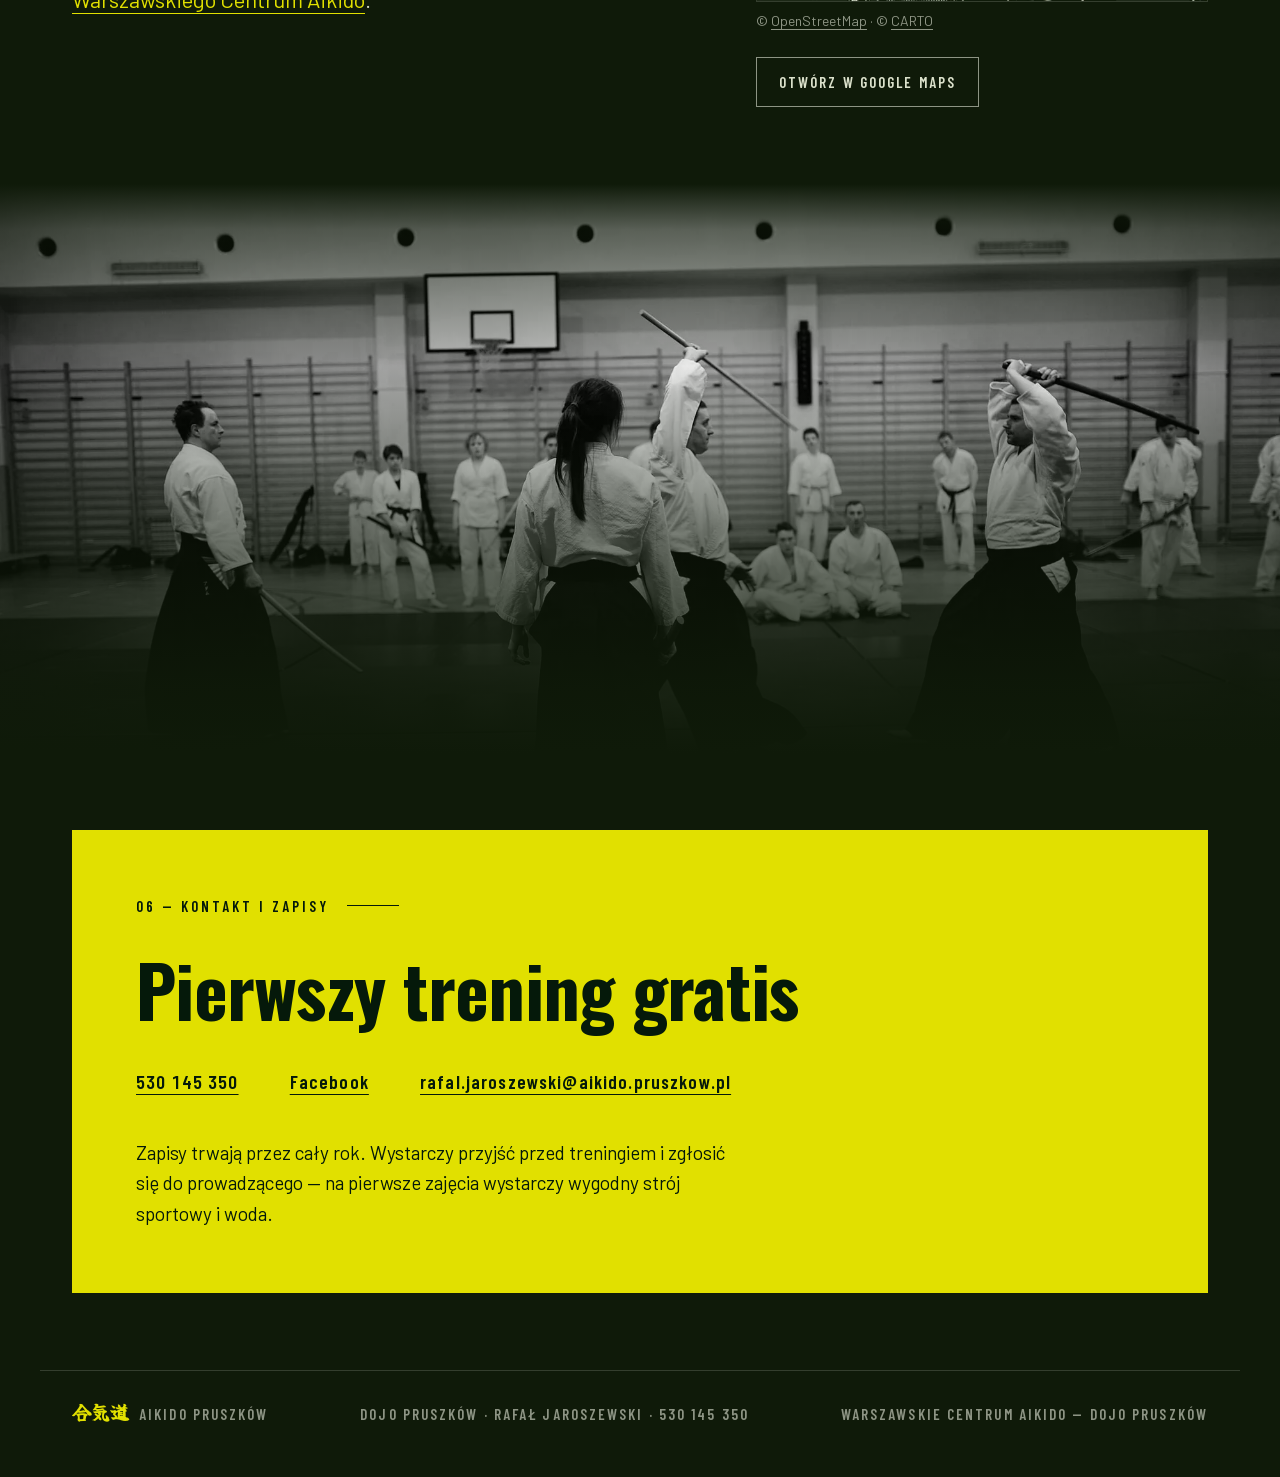
==== commit 90184802: "copy correction" ====
--- a/index.html
+++ b/index.html
@@ -5,6 +5,7 @@
 <meta name="viewport" content="width=device-width, initial-scale=1" />
 <title>Aikido Pruszków — Warszawskie Centrum Aikido</title>
 <meta name="description" content="Aikido dojo Pruszków — treningi aikido dla dzieci, młodzieży i dorosłych. SP nr 1 w Pruszkowie, ul. Topolowa 10. Sezon 2026/2027." />
+<link rel="canonical" href="https://aikido.pruszkow.pl/" />
 
 <link rel="preload" as="font" type="font/woff2" href="assets/fonts/yuji-boku-kanji.woff2" crossorigin />
 <link rel="preload" as="font" type="font/woff2" href="assets/fonts/oswald-700.woff2" crossorigin />
@@ -13,17 +14,19 @@
 <link rel="icon" type="image/svg+xml" href="assets/favicon.svg" />
 
 <link rel="preload" as="image" href="assets/enso.webp" fetchpriority="high" />
-<!-- Bump ?v= on every css/ or js/ change (also on the <script> tag below):
-     those files are served with max-age=604800, index.html is not. -->
-<link rel="stylesheet" href="css/01-fonts.css?v=2026-08-15" />
-<link rel="stylesheet" href="css/02-tokens.css?v=2026-08-15" />
-<link rel="stylesheet" href="css/03-base.css?v=2026-08-15" />
-<link rel="stylesheet" href="css/04-topbar.css?v=2026-08-15" />
-<link rel="stylesheet" href="css/05-hero.css?v=2026-08-15" />
-<link rel="stylesheet" href="css/06-sections.css?v=2026-08-15" />
-<link rel="stylesheet" href="css/07-tables.css?v=2026-08-15" />
-<link rel="stylesheet" href="css/08-blocks.css?v=2026-08-15" />
-<link rel="stylesheet" href="css/09-utilities.css?v=2026-08-15" />
+<!-- The "dev" placeholder in the ?v= marker below (and on the <script> tag) is
+     rewritten to the deployed commit sha by .github/workflows/deploy-*.yml.
+     These files are served with max-age=604800, index.html is not.
+     Don't bump it by hand. -->
+<link rel="stylesheet" href="css/01-fonts.css?v=dev" />
+<link rel="stylesheet" href="css/02-tokens.css?v=dev" />
+<link rel="stylesheet" href="css/03-base.css?v=dev" />
+<link rel="stylesheet" href="css/04-topbar.css?v=dev" />
+<link rel="stylesheet" href="css/05-hero.css?v=dev" />
+<link rel="stylesheet" href="css/06-sections.css?v=dev" />
+<link rel="stylesheet" href="css/07-tables.css?v=dev" />
+<link rel="stylesheet" href="css/08-blocks.css?v=dev" />
+<link rel="stylesheet" href="css/09-utilities.css?v=dev" />
 
 <!-- Must run before first paint, or the revealed sections flash. Without JS the
      class is never set and .reveal stays visible (css/09-utilities.css). -->
@@ -82,7 +85,7 @@
         <span class="title-aikido">Aikido</span>
         <span class="place-name">Pruszków</span>
       </h1>
-      <p><span class="pron">AI &middot; KI &middot; DŌ</span><span class="sep"> &nbsp; — &nbsp; </span><span class="mean">harmonia &middot; energia &middot; droga</span></p>
+      <p><span class="pron">AI &middot; KI &middot; DO</span><span class="sep"> &nbsp; — &nbsp; </span><span class="mean">harmonia &middot; energia &middot; droga</span></p>
     </div>
 
     <div class="hero-cta">
@@ -96,15 +99,12 @@
   <header class="sec-head reveal">
     <p class="eyebrow">01 — Droga</p>
     <h2 class="sec-title sec-title--statement">Aikido</h2>
-    <p class="sec-lead">Aikido to japońska sztuka walki, która polega na&nbsp;zapobieganiu i&nbsp;przeciwdziałaniu atakom przeciwnika przy użyciu jego siły i&nbsp;energii.</p>
+    <p class="sec-lead">Aikido to japońska sztuka walki, w&nbsp;której nie przeciwstawiasz się sile atakującego, tylko ją wykorzystujesz — przyjmujesz jego ruch i&nbsp;wykonujesz rzut, dźwignię lub unieruchomienie.</p>
   </header>
 
   <div class="prose reveal">
-    <p>Aikido cieszy się popularnością wśród kobiet i&nbsp;mężczyzn niezależnie od&nbsp;wieku, siły, sprawności czy postury. Nie ma rywalizacji, każdy nosi białe kimono, zaawansowani pomagają początkującym, każdy ma własny treningowy cel.</p>
-    <details class="more" open>
-      <summary><span class="more-open">Czytaj dalej</span><span class="more-close">Zwiń</span></summary>
-      <p>Trening to rozwój umiejętności technicznych — dźwigni, rzutów i&nbsp;uderzeń wykorzystywanych do&nbsp;odparcia ataku przeciwnika — a&nbsp;zarazem sposób na&nbsp;oderwanie się od&nbsp;rutyny dnia codziennego, obniżenie poziomu stresu, rozwinięcie inteligencji ruchowej i&nbsp;poprawę świadomości własnego ciała.</p>
-    </details>
+    <p>Nie trzeba być silnym ani wysportowanym. Aikido trenują kobiety i&nbsp;mężczyźni w&nbsp;każdym wieku, bez rywalizacji i&nbsp;we własnym tempie.</p>
+    <p>Trening obniża stres, poprawia sprawność, kondycję, równowagę i&nbsp;koordynację ruchową. Pozwala oderwać się od&nbsp;codziennych spraw i&nbsp;poczuć się bezpieczniej.</p>
   </div>
 </section>
 
@@ -222,8 +222,8 @@
       </tr>
       <tr>
         <th scope="row">Dorośli i&nbsp;młodzież</th>
-        <td class="fee"><span class="fee-value">260</span><span class="fee-unit">zł</span></td>
-        <td class="fee"><span class="fee-value">750</span><span class="fee-unit">zł</span></td>
+        <td class="fee"><span class="fee-value">250</span><span class="fee-unit">zł</span></td>
+        <td class="fee"><span class="fee-value">720</span><span class="fee-unit">zł</span></td>
       </tr>
     </tbody>
   </table>
@@ -283,7 +283,7 @@
   </div>
 </footer>
 
-<script src="js/script.js?v=2026-08-15"></script>
+<script src="js/script.js?v=dev"></script>
 
 </body>
 </html>
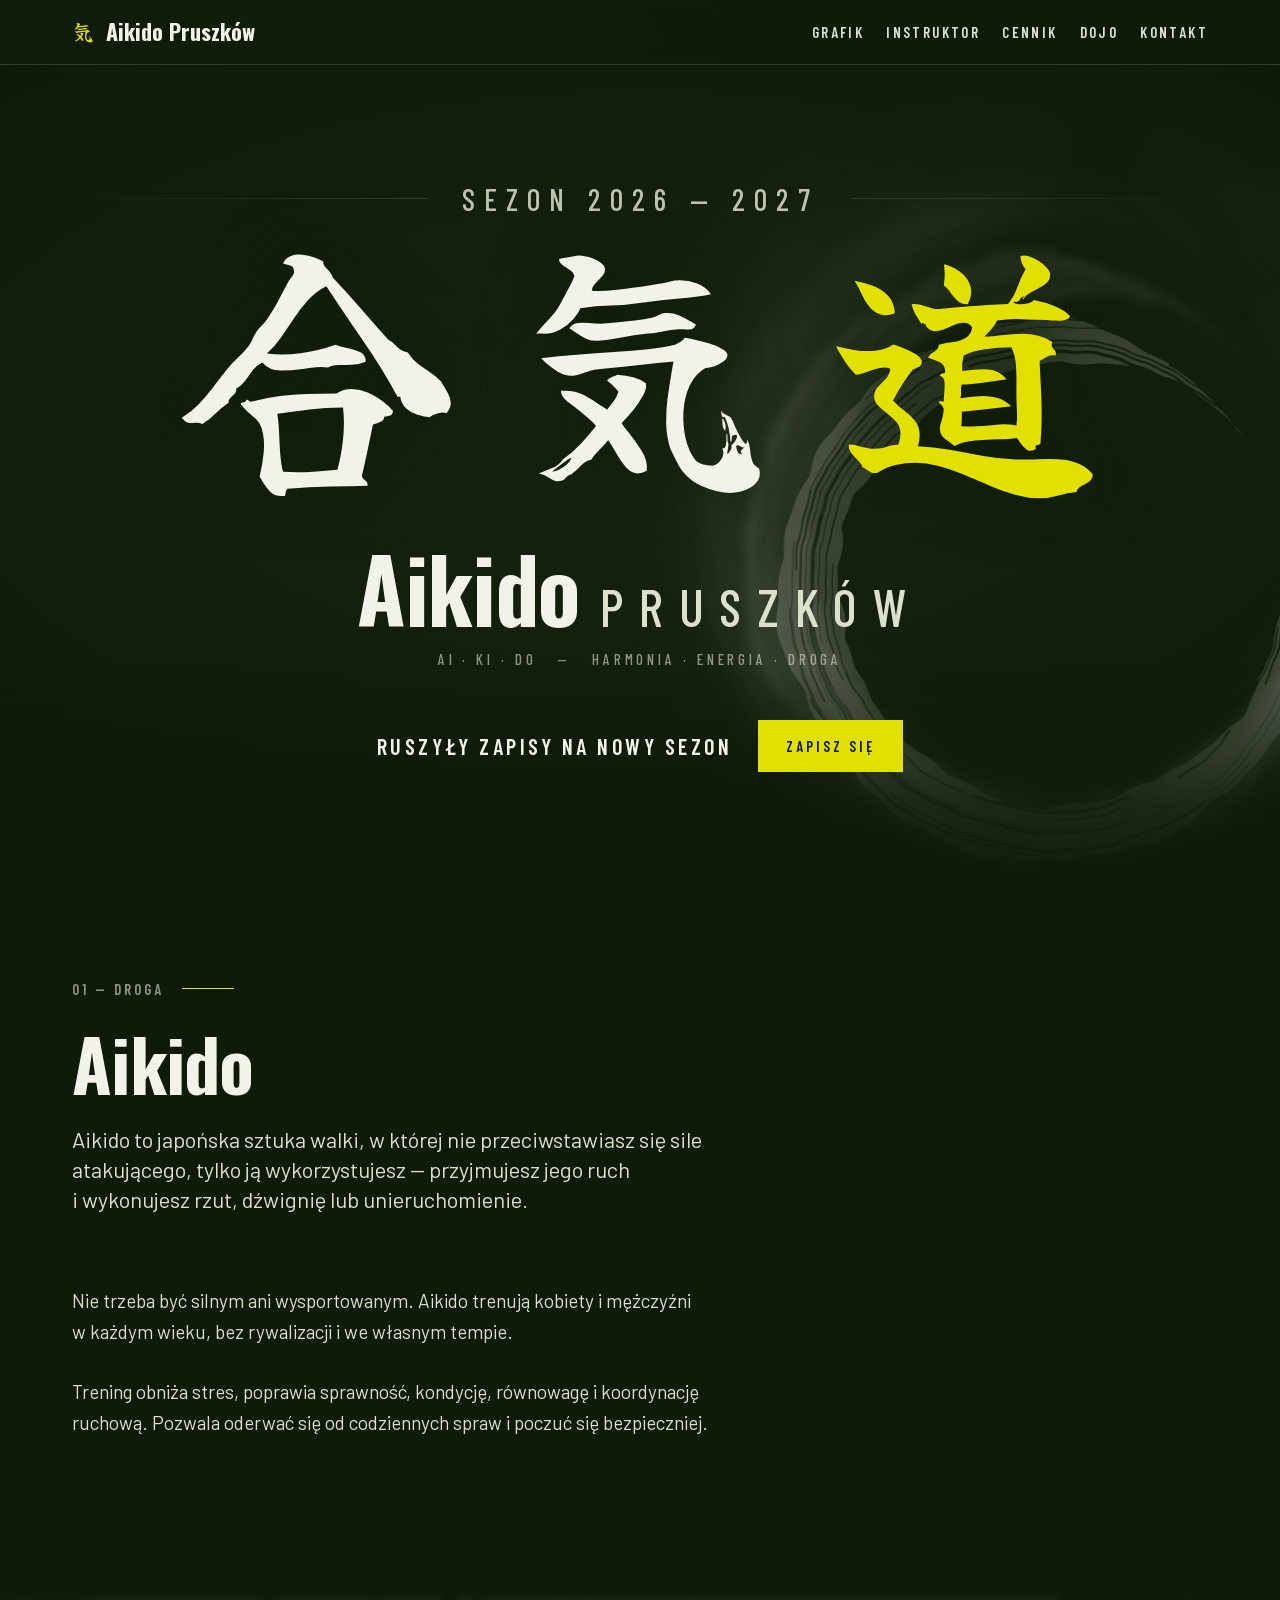
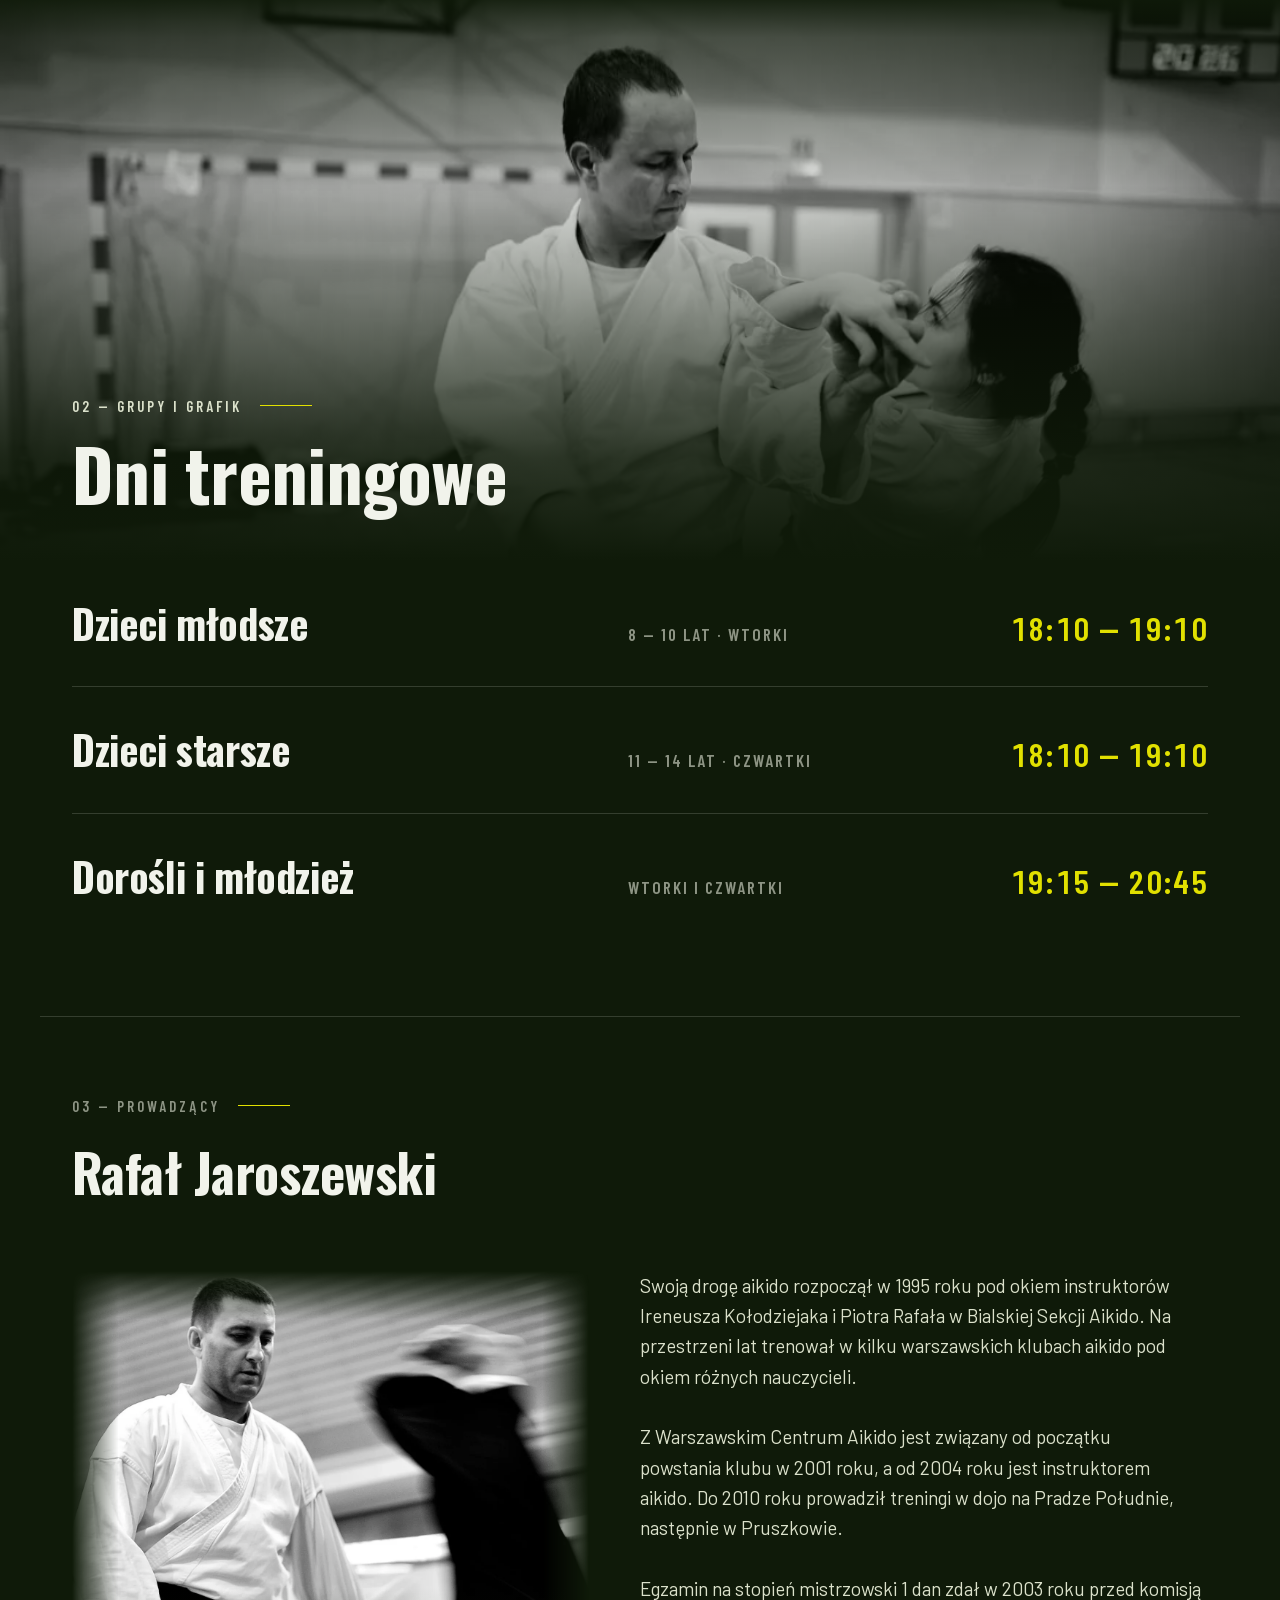
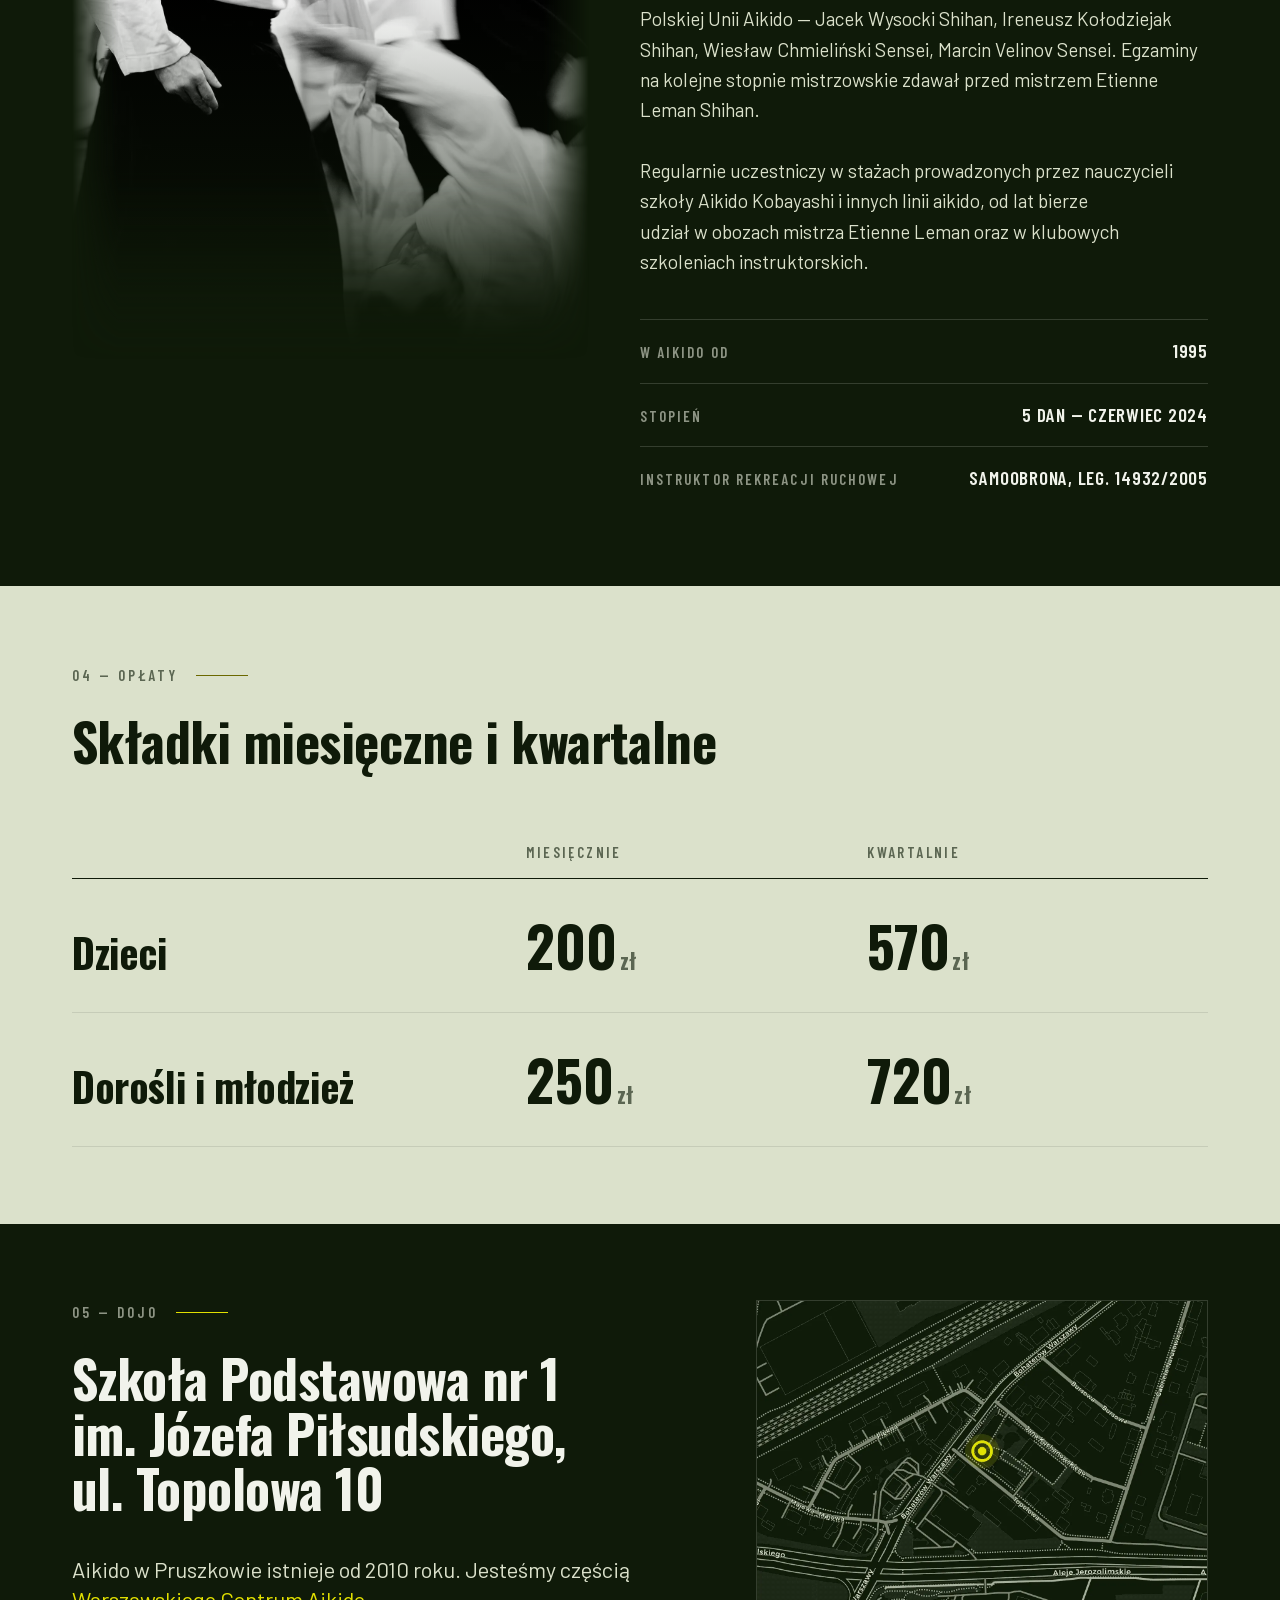
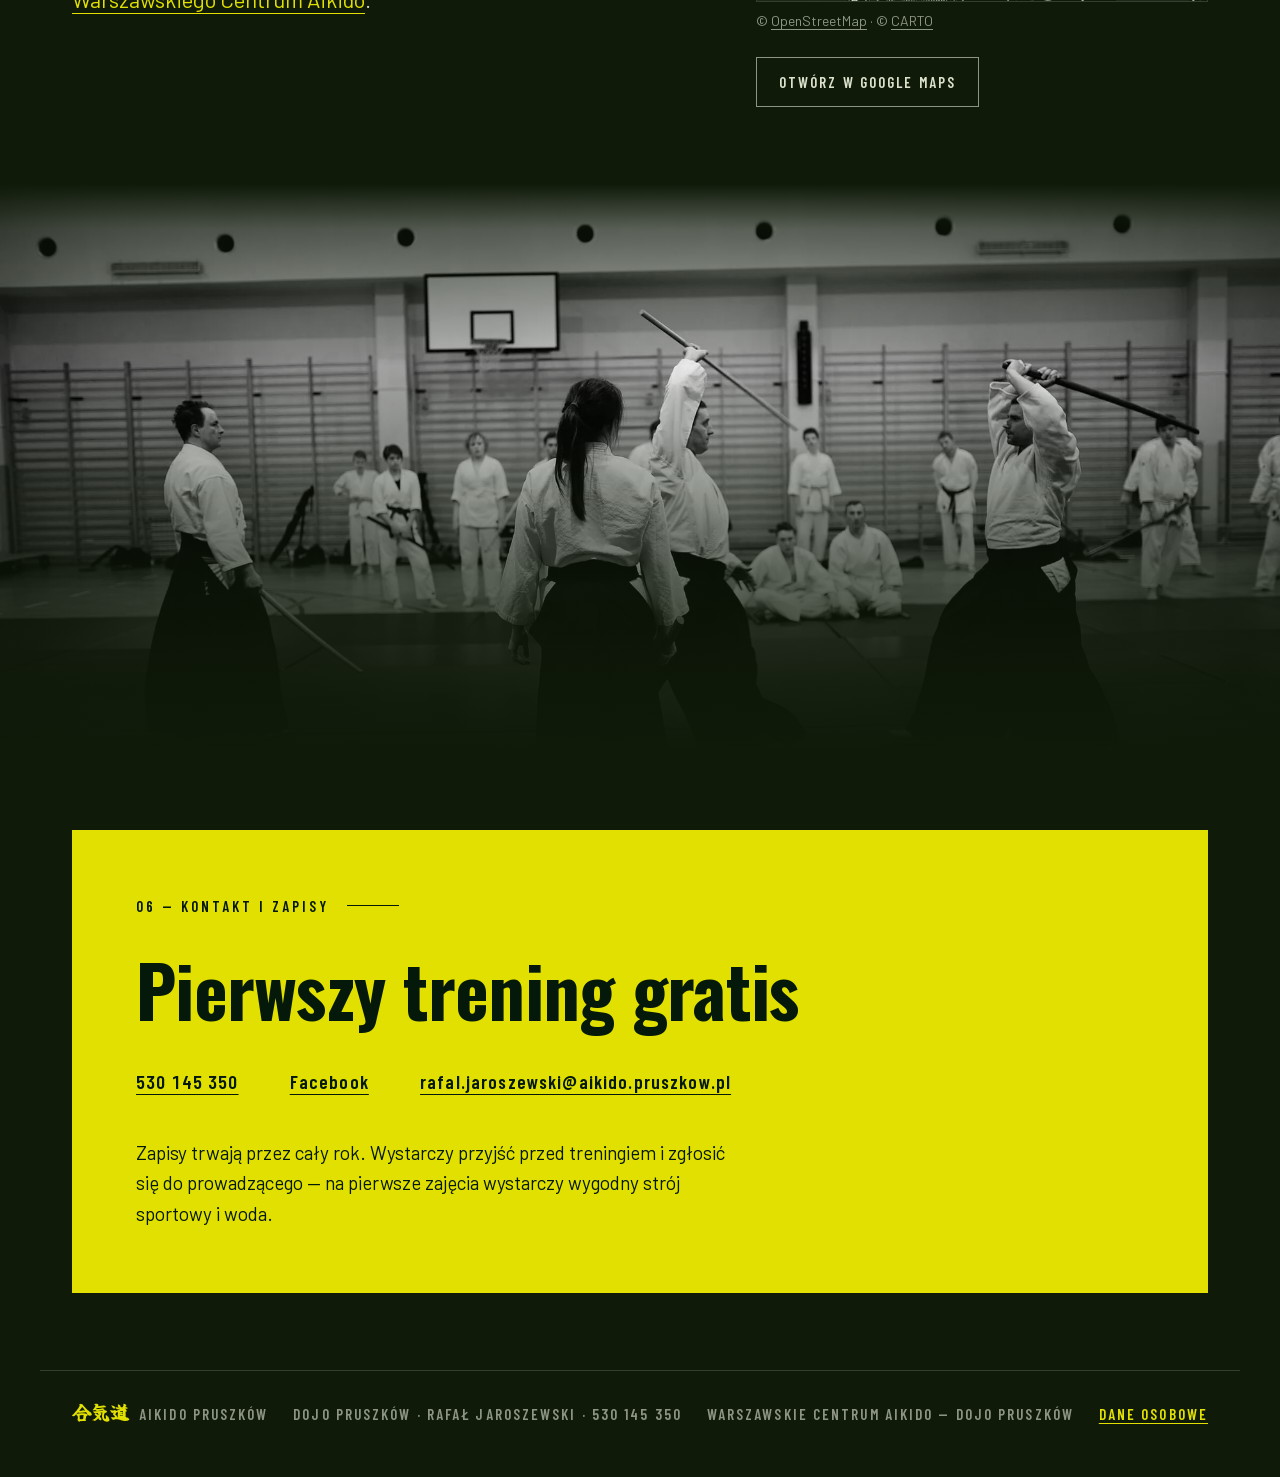
==== commit 8dcc3ccf: "rodo page" ====
--- a/index.html
+++ b/index.html
@@ -280,6 +280,7 @@
     </span>
     <span>Dojo Pruszków · Rafał Jaroszewski · 530 145 350</span>
     <span>Warszawskie Centrum Aikido — dojo Pruszków</span>
+    <a class="link" href="rodo.html">Dane osobowe</a>
   </div>
 </footer>
 
--- a/css/08-blocks.css
+++ b/css/08-blocks.css
@@ -216,6 +216,67 @@
   color: var(--vermilion);
 }
 
+/* rodo.html — the long-form document. It reuses .bloc, .sec-head and .prose
+   from the one-pager; only what a multi-heading legal text needs lives here. */
+.legal .prose h2{
+  font-size: var(--fs-600);
+  line-height: var(--lh-snug);
+  letter-spacing: -0.01em;
+  max-width: 34ch;
+  text-wrap: balance;
+  /* .prose is a grid, so its gap already separates the items — this is the
+     extra air a new section needs over the paragraph that precedes it. */
+  margin-top: clamp(18px, 3vw, 34px);
+}
+.legal .prose > h2:first-child{ margin-top: 0; }
+
+/* padding-left, not list-style-position: the marker has to sit outside the
+   text block or wrapped lines lose the left edge the paragraphs share. */
+.legal .prose ul,
+.legal .prose ol{
+  display: grid;
+  gap: 10px;
+  padding-left: 1.4em;
+  max-width: 62ch;
+  color: var(--ink-soft);
+  line-height: var(--lh-base);
+}
+.legal .prose li{ text-wrap: pretty; }
+.legal .prose strong{ color: var(--ink); font-weight: 600; }
+
+.legal-box{
+  display: grid;
+  gap: 4px;
+  padding: clamp(20px, 3vw, 30px);
+  border: 1px solid var(--rule);
+  max-width: 62ch;
+}
+.legal-box p{ line-height: var(--lh-snug); }
+
+/* Scoped under .legal so it out-specifies `.prose p`, which would otherwise
+   win on colour and max-width. */
+.legal .legal-updated{
+  font-family: var(--font-label);
+  font-weight: 600;
+  font-size: var(--fs-200);
+  letter-spacing: .14em;
+  text-transform: uppercase;
+  color: var(--ink-faint);
+  margin-top: clamp(18px, 3vw, 34px);
+}
+
+/* Editorial marker for copy still to be confirmed with the club. Loud on
+   purpose — it must not reach production unnoticed. Delete this rule together
+   with the last [DO UZUPEŁNIENIA] in rodo.html. */
+.todo{
+  background: var(--lime);
+  color: var(--on-lime);
+  padding: 1px 8px;
+  font-family: var(--font-label);
+  font-weight: 600;
+  letter-spacing: .04em;
+}
+
 @media (min-width: 760px){
   .portrait{ position: sticky; top: calc(var(--topbar-h) + 24px); }
 }
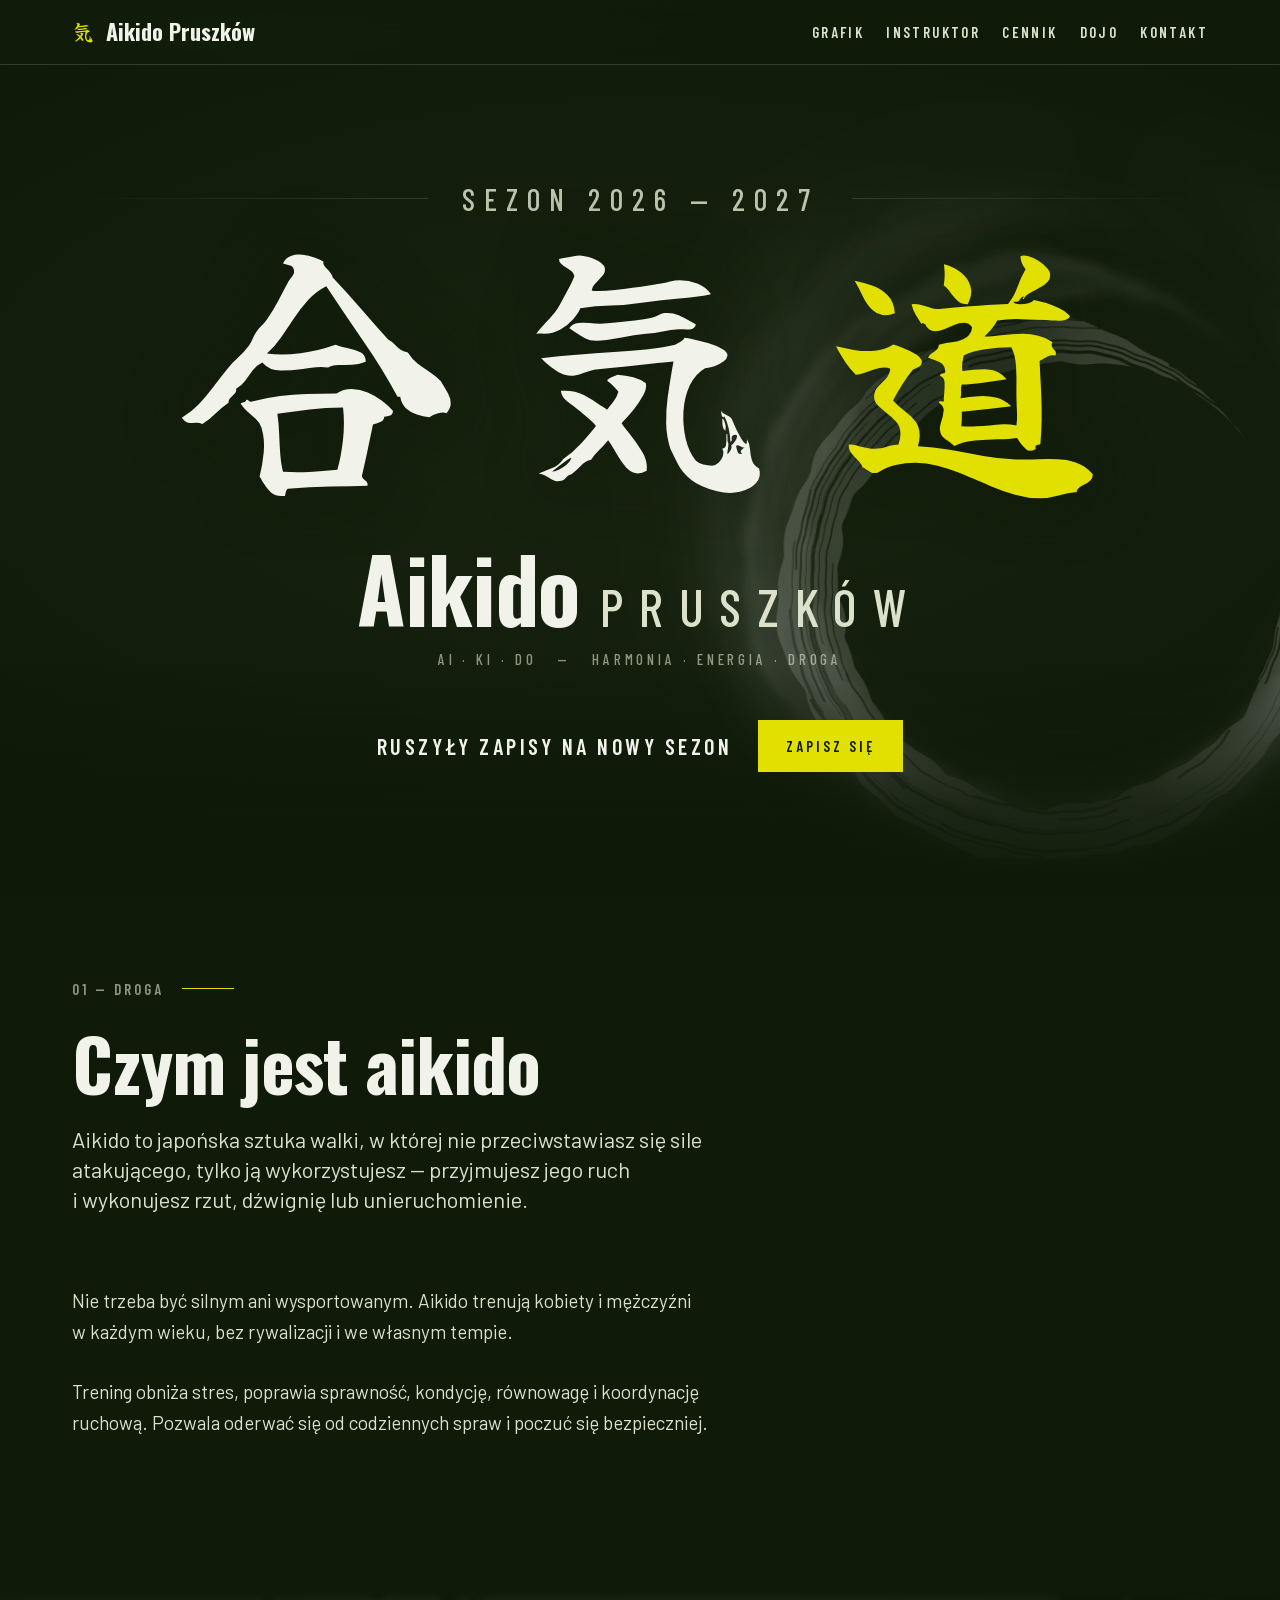
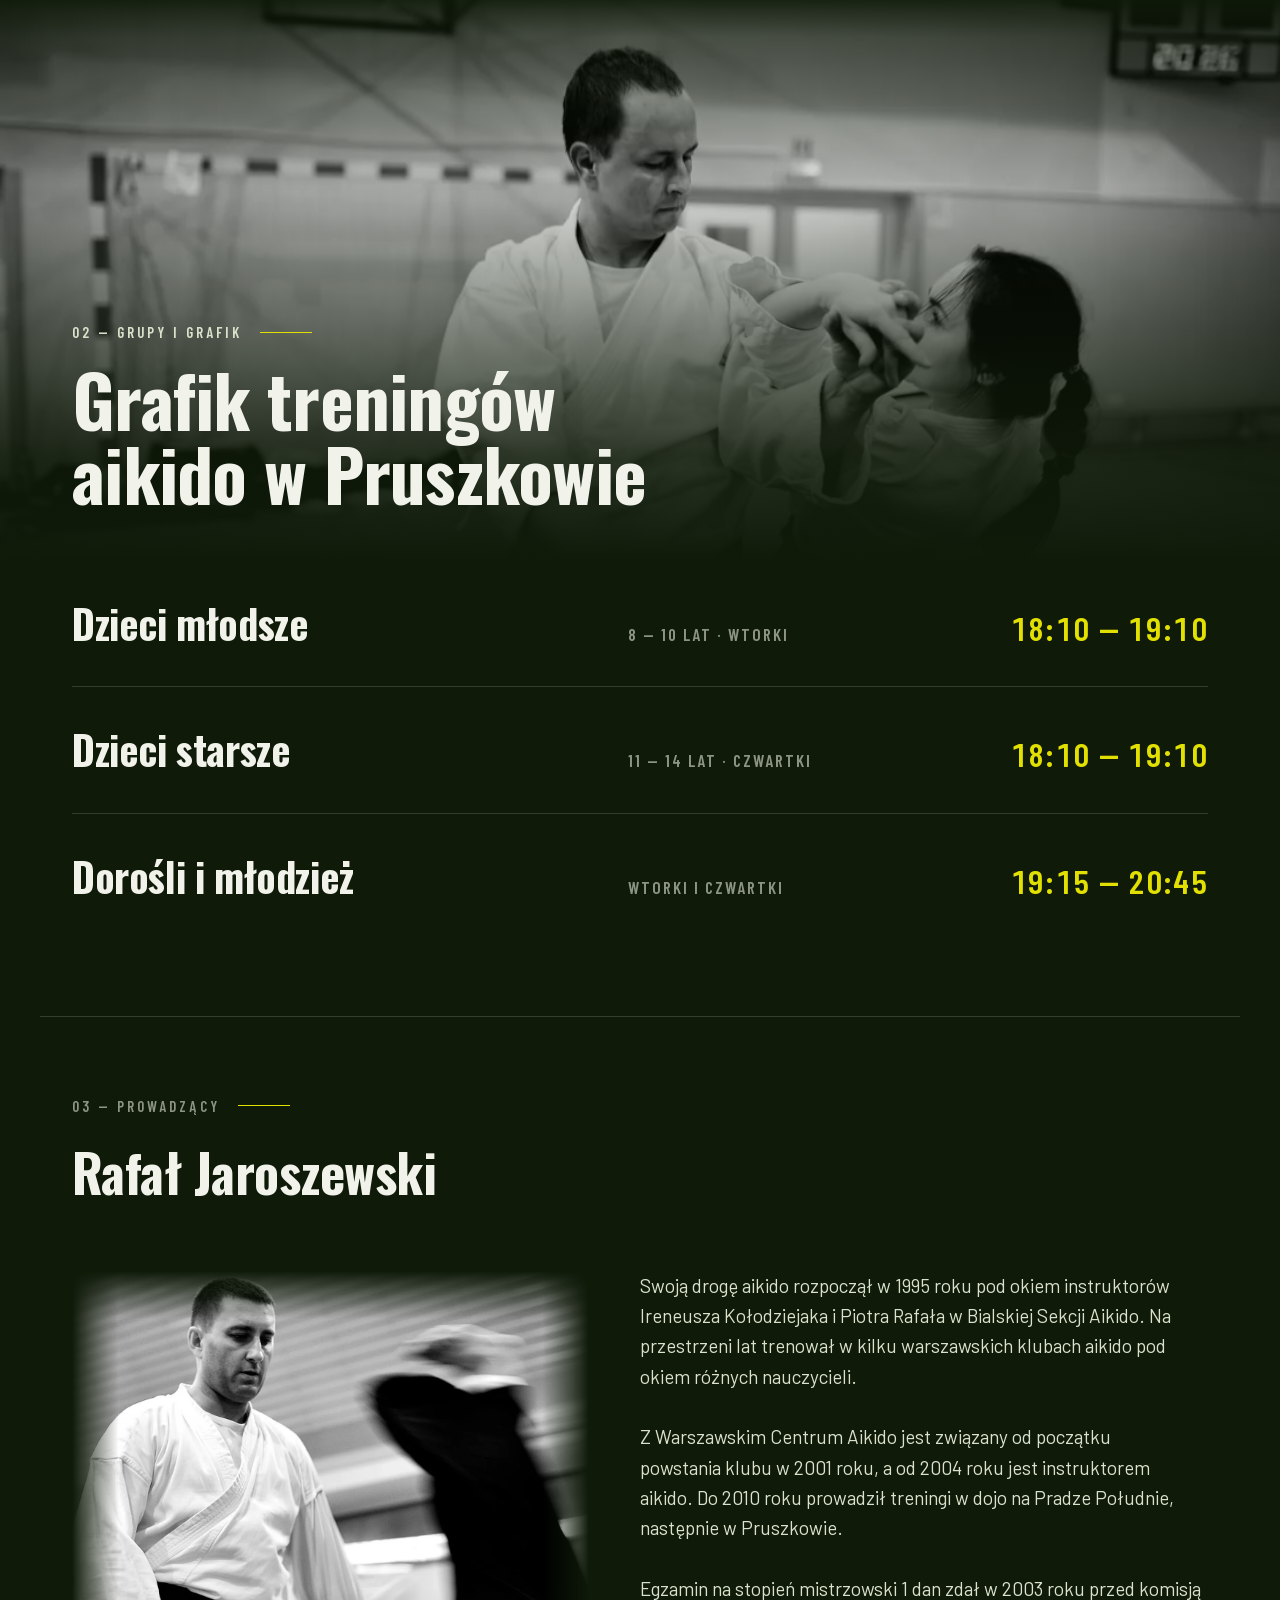
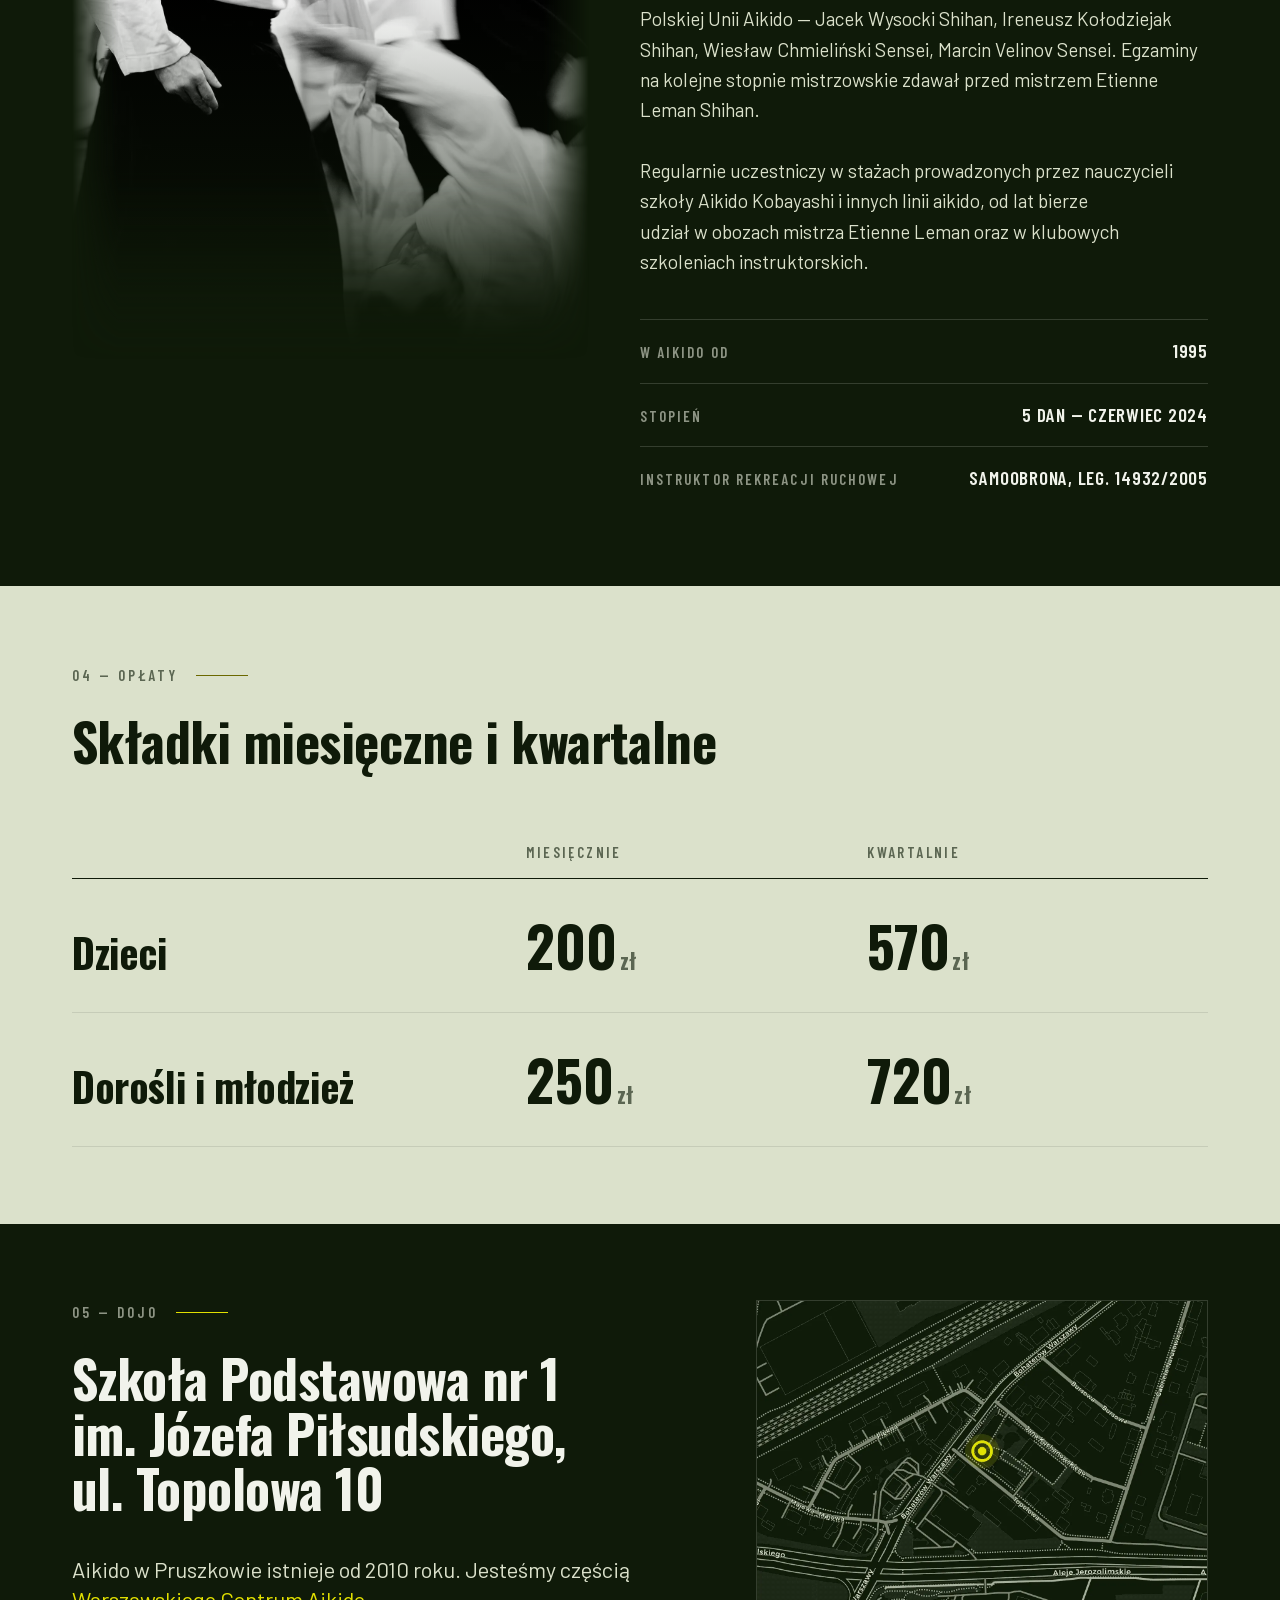
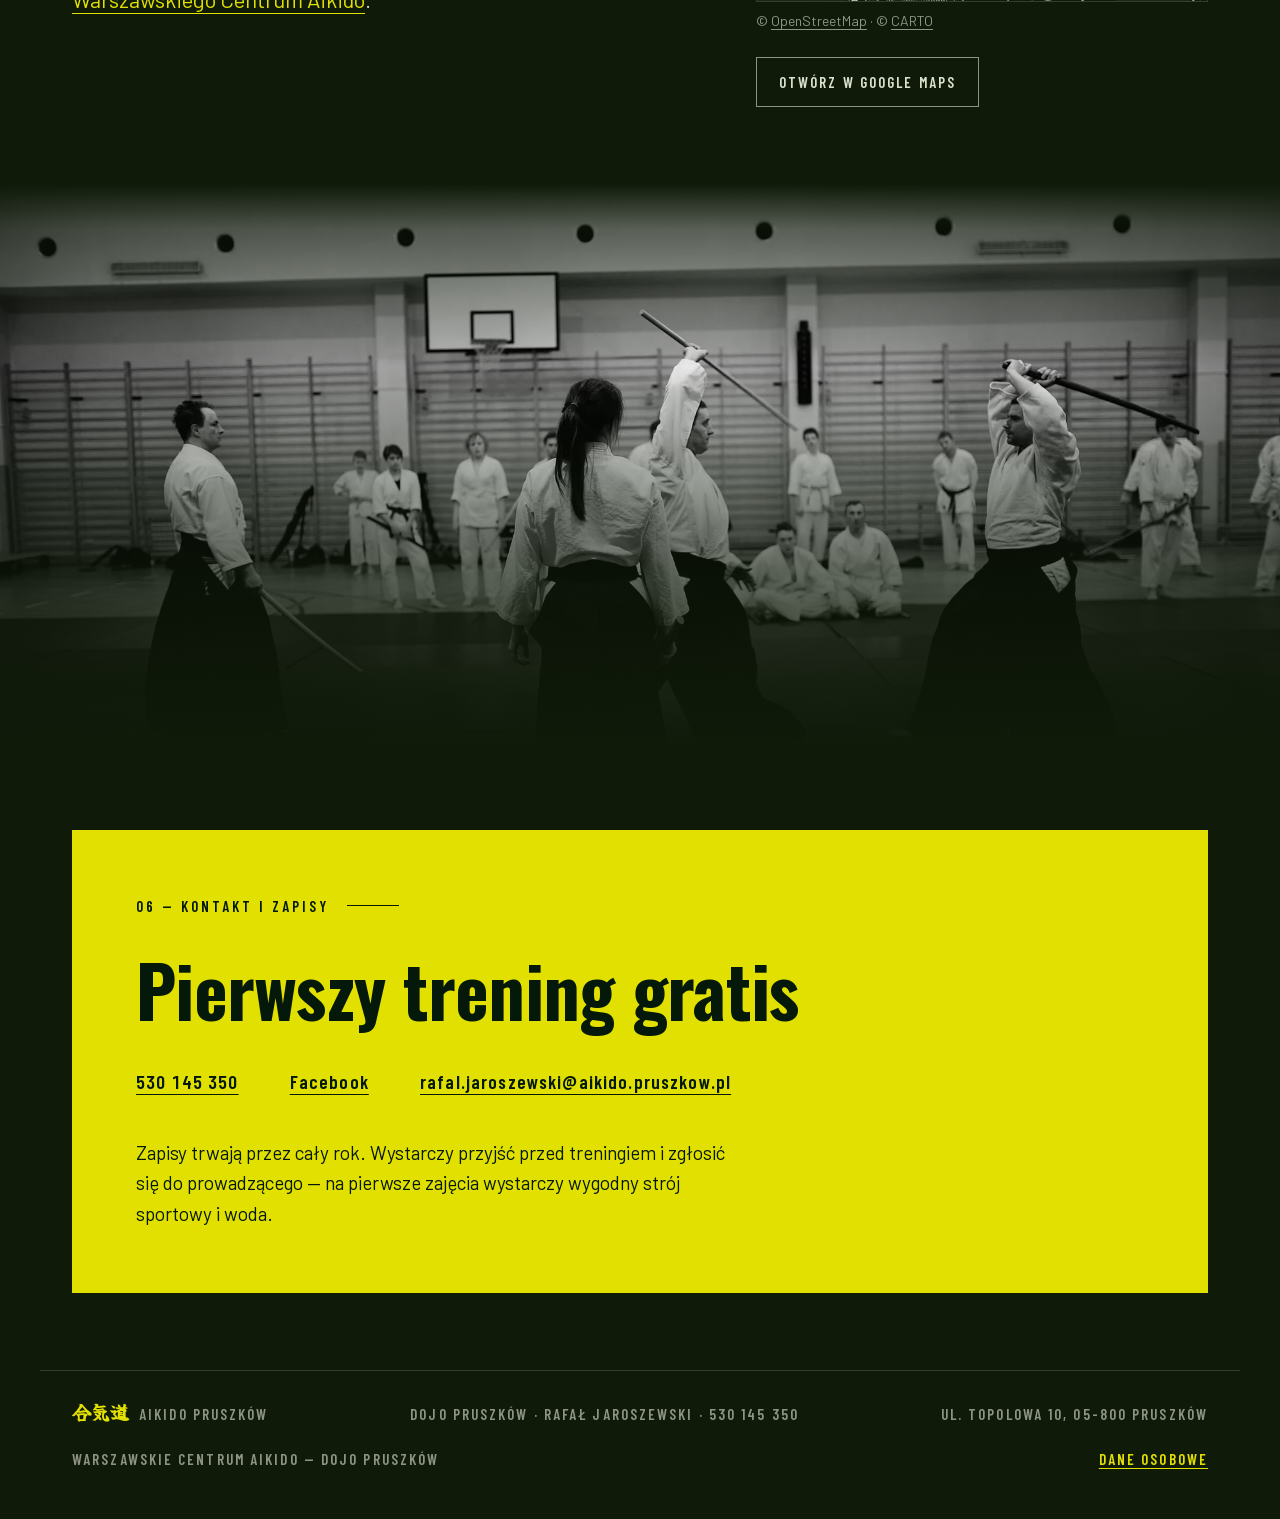
==== commit 57d92bb4: "seo update" ====
--- a/index.html
+++ b/index.html
@@ -3,15 +3,28 @@
 <head>
 <meta charset="utf-8" />
 <meta name="viewport" content="width=device-width, initial-scale=1" />
-<title>Aikido Pruszków — Warszawskie Centrum Aikido</title>
-<meta name="description" content="Aikido dojo Pruszków — treningi aikido dla dzieci, młodzieży i dorosłych. SP nr 1 w Pruszkowie, ul. Topolowa 10. Sezon 2026/2027." />
+<title>Aikido Pruszków — treningi dla dzieci i dorosłych</title>
+<meta name="description" content="Aikido w Pruszkowie od 2010 r. Treningi dla dzieci 8–14 lat, młodzieży i dorosłych w SP nr 1, ul. Topolowa 10. Pierwszy trening gratis." />
 <link rel="canonical" href="https://aikido.pruszkow.pl/" />
+
+<meta property="og:type" content="website" />
+<meta property="og:locale" content="pl_PL" />
+<meta property="og:site_name" content="Aikido Pruszków" />
+<meta property="og:title" content="Aikido Pruszków — treningi dla dzieci i dorosłych" />
+<meta property="og:description" content="Treningi aikido w SP nr 1 przy ul. Topolowej 10 w Pruszkowie. Pierwszy trening gratis." />
+<meta property="og:url" content="https://aikido.pruszkow.pl/" />
+<meta property="og:image" content="https://aikido.pruszkow.pl/assets/og-aikido-pruszkow.jpg" />
+<meta property="og:image:width" content="1200" />
+<meta property="og:image:height" content="630" />
+<meta property="og:image:alt" content="Trening aikido z bronią w sali w Pruszkowie, napis Aikido Pruszków" />
+<meta name="twitter:card" content="summary_large_image" />
 
 <link rel="preload" as="font" type="font/woff2" href="assets/fonts/yuji-boku-kanji.woff2" crossorigin />
 <link rel="preload" as="font" type="font/woff2" href="assets/fonts/oswald-700.woff2" crossorigin />
 <link rel="preload" as="font" type="font/woff2" href="assets/fonts/barlow-condensed-500.woff2" crossorigin />
 
 <link rel="icon" type="image/svg+xml" href="assets/favicon.svg" />
+<link rel="apple-touch-icon" href="assets/apple-touch-icon.png" />
 
 <link rel="preload" as="image" href="assets/enso.webp" fetchpriority="high" />
 <!-- The "dev" placeholder in the ?v= marker below (and on the <script> tag) is
@@ -31,6 +44,57 @@
 <!-- Must run before first paint, or the revealed sections flash. Without JS the
      class is never set and .reveal stays visible (css/09-utilities.css). -->
 <script>document.documentElement.classList.add('js');</script>
+
+<!-- Facts duplicated from the page below (#grafik, #cennik, #dojo, #kontakt):
+     change one, change the other. -->
+<script type="application/ld+json">
+{
+  "@context": "https://schema.org",
+  "@graph": [
+    {
+      "@type": "SportsActivityLocation",
+      "@id": "https://aikido.pruszkow.pl/#dojo",
+      "name": "Aikido Pruszków",
+      "description": "Treningi aikido dla dzieci, młodzieży i dorosłych w Pruszkowie.",
+      "url": "https://aikido.pruszkow.pl/",
+      "telephone": "+48530145350",
+      "email": "rafal.jaroszewski@aikido.pruszkow.pl",
+      "image": "https://aikido.pruszkow.pl/assets/foto-dojo.webp",
+      "priceRange": "200–250 zł / miesiąc",
+      "address": {
+        "@type": "PostalAddress",
+        "streetAddress": "ul. Topolowa 10",
+        "postalCode": "05-800",
+        "addressLocality": "Pruszków",
+        "addressRegion": "mazowieckie",
+        "addressCountry": "PL"
+      },
+      "geo": { "@type": "GeoCoordinates", "latitude": 52.1714723, "longitude": 20.8142762 },
+      "openingHoursSpecification": [{
+        "@type": "OpeningHoursSpecification",
+        "dayOfWeek": ["https://schema.org/Tuesday", "https://schema.org/Thursday"],
+        "opens": "18:10",
+        "closes": "20:45"
+      }],
+      "sameAs": ["https://www.facebook.com/AikidoPruszkow/"],
+      "parentOrganization": {
+        "@type": "SportsOrganization",
+        "name": "Warszawskie Centrum Aikido",
+        "url": "https://aikido.warszawa.pl/"
+      },
+      "employee": { "@id": "https://aikido.pruszkow.pl/#instruktor" }
+    },
+    {
+      "@type": "Person",
+      "@id": "https://aikido.pruszkow.pl/#instruktor",
+      "name": "Rafał Jaroszewski",
+      "jobTitle": "Instruktor aikido, 5 dan",
+      "image": "https://aikido.pruszkow.pl/assets/foto-instruktor.webp",
+      "worksFor": { "@id": "https://aikido.pruszkow.pl/#dojo" }
+    }
+  ]
+}
+</script>
 </head>
 <body class="palette-dark">
 
@@ -98,7 +162,7 @@
 <section class="bloc wrap" id="droga" data-screen-label="01 Droga">
   <header class="sec-head reveal">
     <p class="eyebrow">01 — Droga</p>
-    <h2 class="sec-title sec-title--statement">Aikido</h2>
+    <h2 class="sec-title sec-title--statement">Czym jest aikido</h2>
     <p class="sec-lead">Aikido to japońska sztuka walki, w&nbsp;której nie przeciwstawiasz się sile atakującego, tylko ją wykorzystujesz — przyjmujesz jego ruch i&nbsp;wykonujesz rzut, dźwignię lub unieruchomienie.</p>
   </header>
 
@@ -114,7 +178,7 @@
     <div class="photo-band-scrim" aria-hidden="true"></div>
     <div class="photo-band-caption wrap">
       <p class="eyebrow eyebrow--bright">02 — Grupy i&nbsp;grafik</p>
-      <h2 class="sec-title sec-title--statement">Dni treningowe</h2>
+      <h2 class="sec-title sec-title--statement">Grafik treningów aikido w&nbsp;Pruszkowie</h2>
     </div>
   </header>
 
@@ -262,7 +326,7 @@
 
     <ul class="contact-links">
       <li><a class="contact-phone" href="tel:+48530145350">530 145 350</a></li>
-      <li><a href="https://www.facebook.com/aikidowpruszkowie/" target="_blank" rel="noopener">Facebook</a></li>
+      <li><a href="https://www.facebook.com/AikidoPruszkow/" target="_blank" rel="noopener">Facebook</a></li>
       <li><a href="mailto:rafal.jaroszewski@aikido.pruszkow.pl">rafal.jaroszewski@aikido.pruszkow.pl</a></li>
     </ul>
 
@@ -279,6 +343,7 @@
       Aikido Pruszków
     </span>
     <span>Dojo Pruszków · Rafał Jaroszewski · 530 145 350</span>
+    <span>ul.&nbsp;Topolowa 10, 05-800 Pruszków</span>
     <span>Warszawskie Centrum Aikido — dojo Pruszków</span>
     <a class="link" href="rodo.html">Dane osobowe</a>
   </div>
--- a/css/08-blocks.css
+++ b/css/08-blocks.css
@@ -253,29 +253,7 @@
 }
 .legal-box p{ line-height: var(--lh-snug); }
 
-/* Scoped under .legal so it out-specifies `.prose p`, which would otherwise
-   win on colour and max-width. */
-.legal .legal-updated{
-  font-family: var(--font-label);
-  font-weight: 600;
-  font-size: var(--fs-200);
-  letter-spacing: .14em;
-  text-transform: uppercase;
-  color: var(--ink-faint);
-  margin-top: clamp(18px, 3vw, 34px);
-}
-
-/* Editorial marker for copy still to be confirmed with the club. Loud on
-   purpose — it must not reach production unnoticed. Delete this rule together
-   with the last [DO UZUPEŁNIENIA] in rodo.html. */
-.todo{
-  background: var(--lime);
-  color: var(--on-lime);
-  padding: 1px 8px;
-  font-family: var(--font-label);
-  font-weight: 600;
-  letter-spacing: .04em;
-}
+
 
 @media (min-width: 760px){
   .portrait{ position: sticky; top: calc(var(--topbar-h) + 24px); }
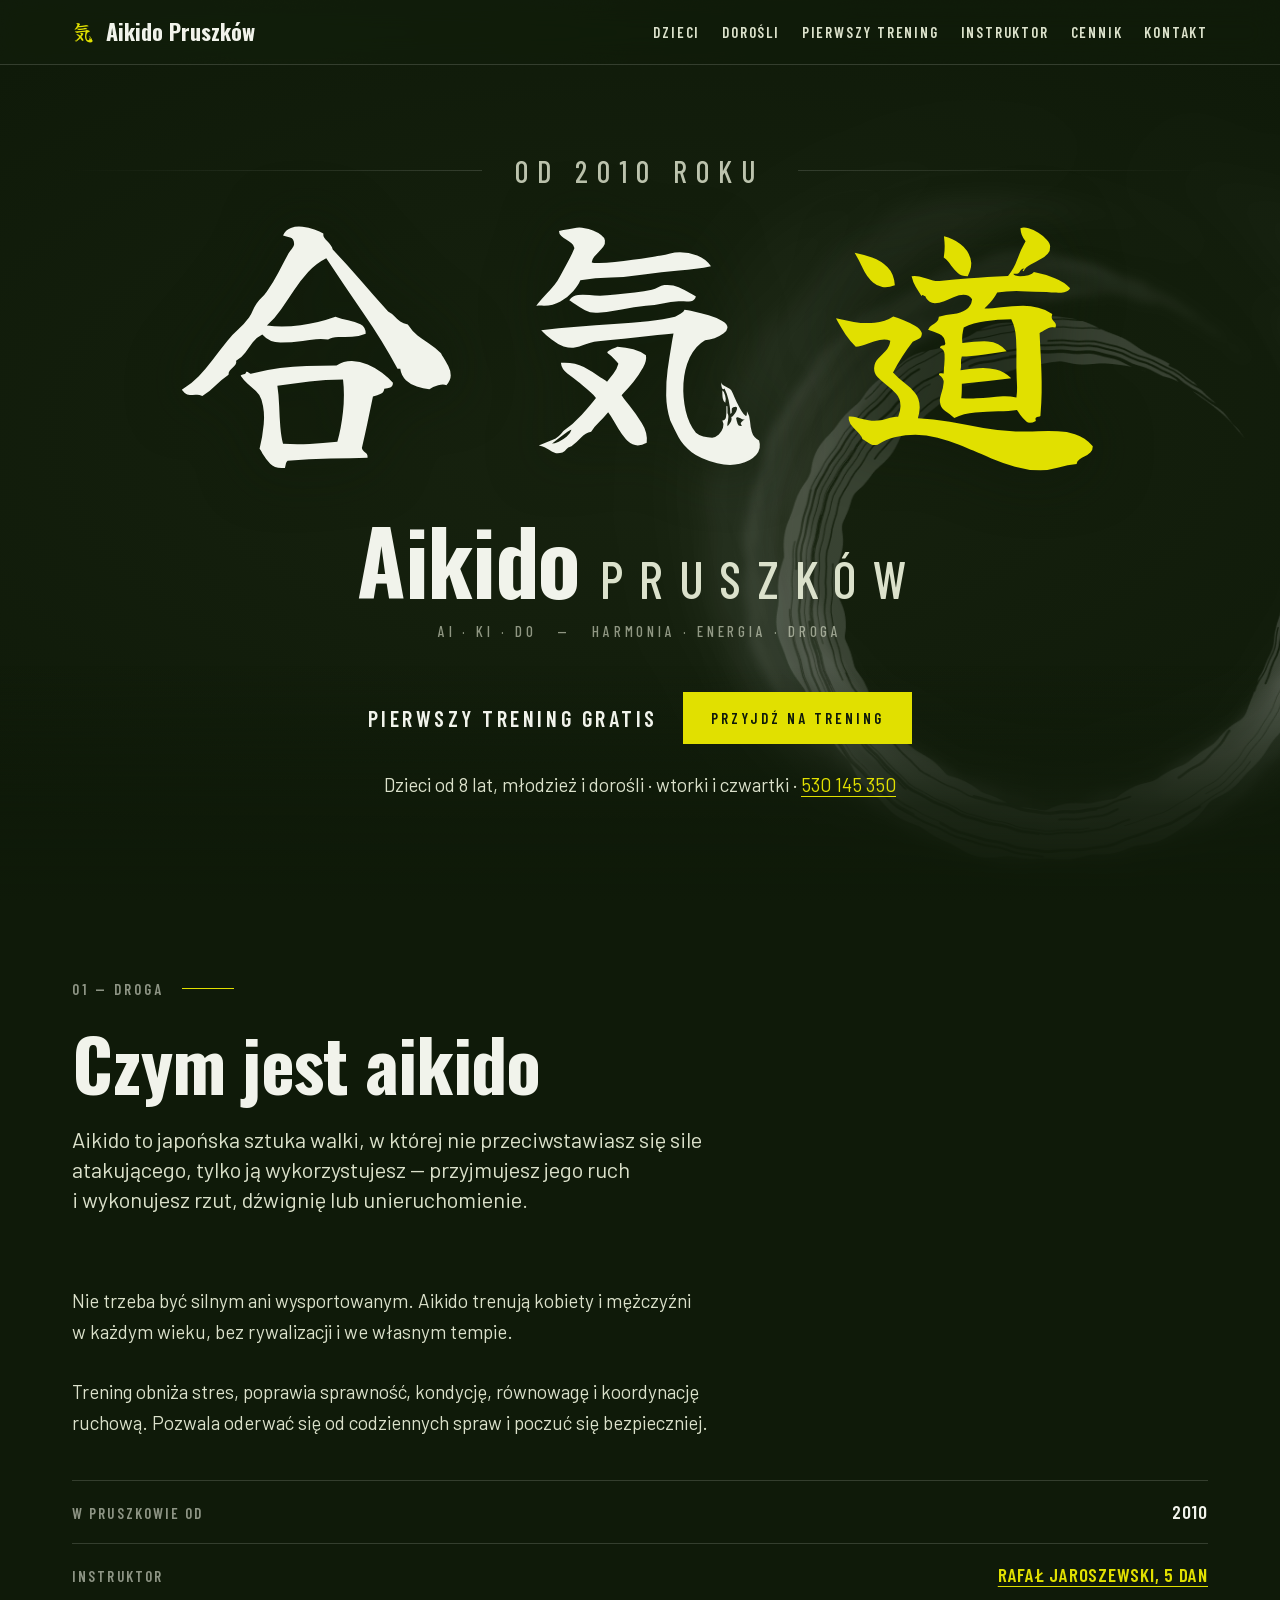
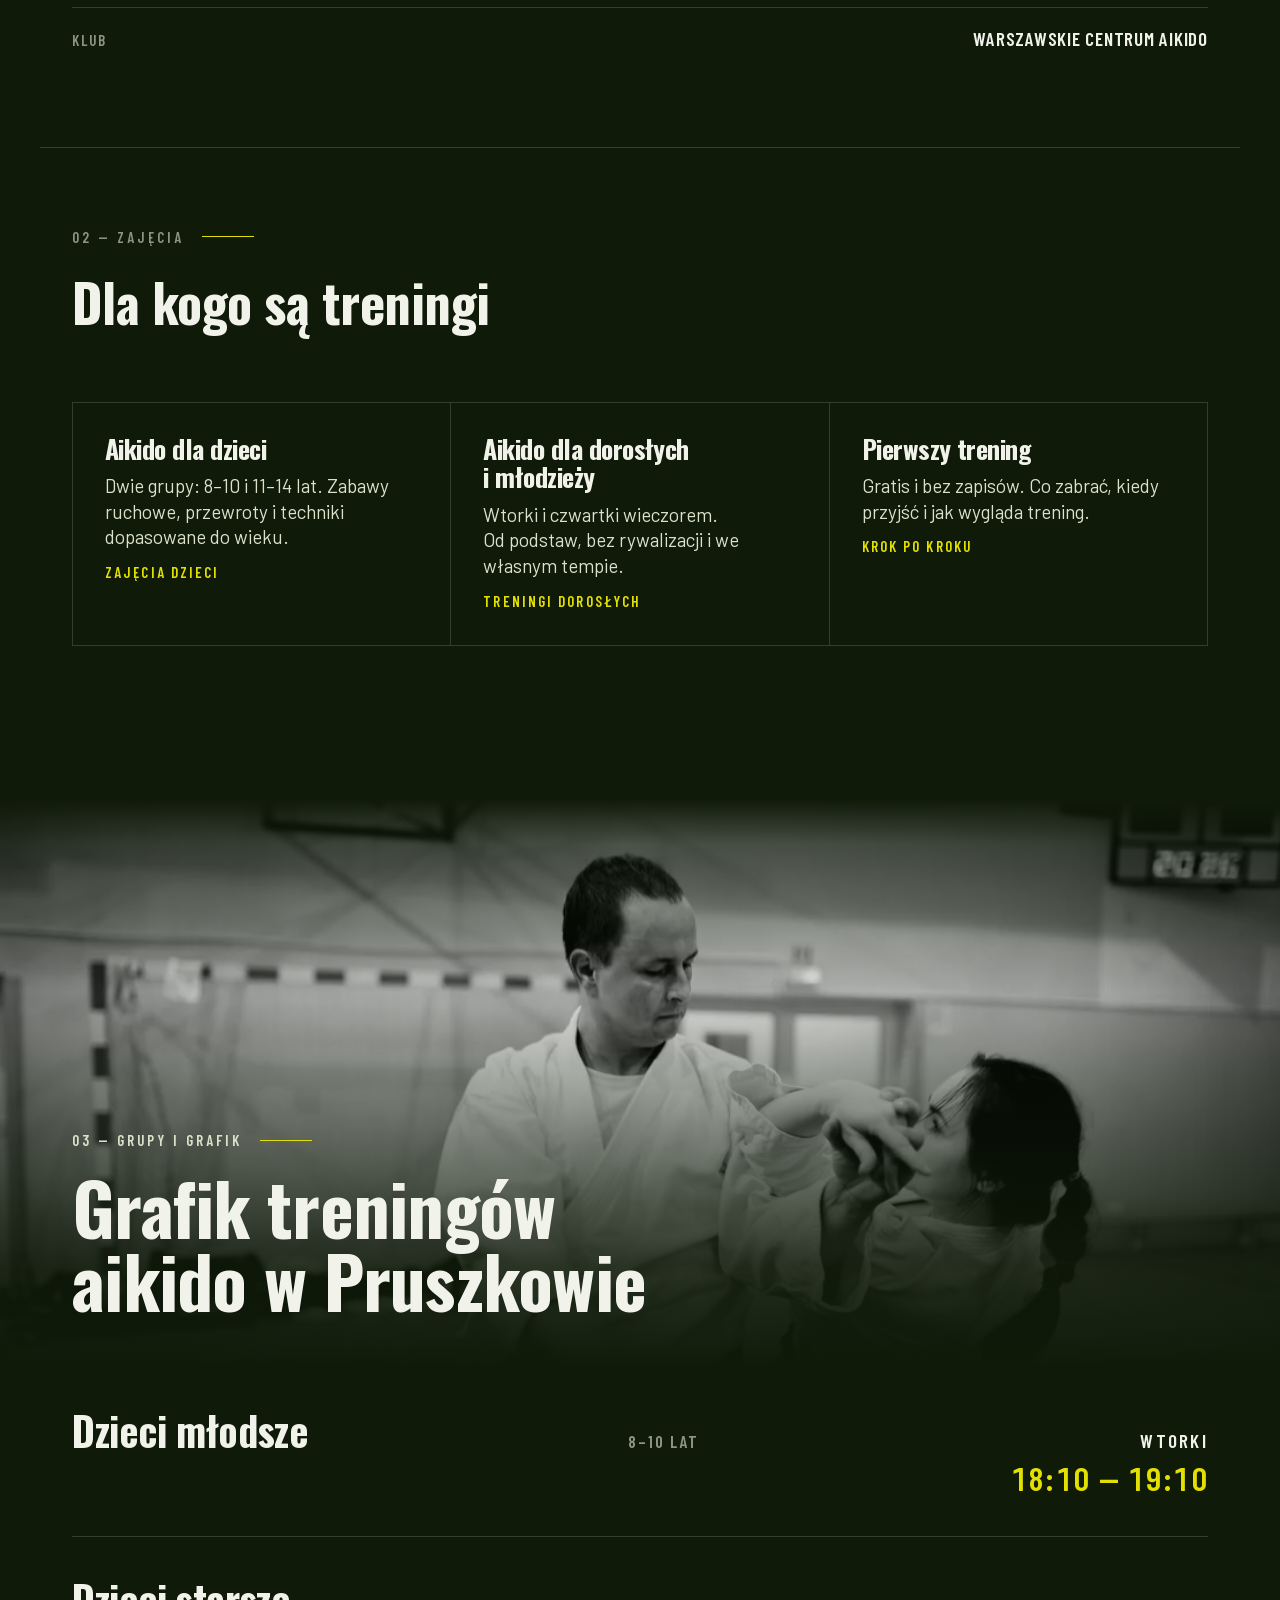
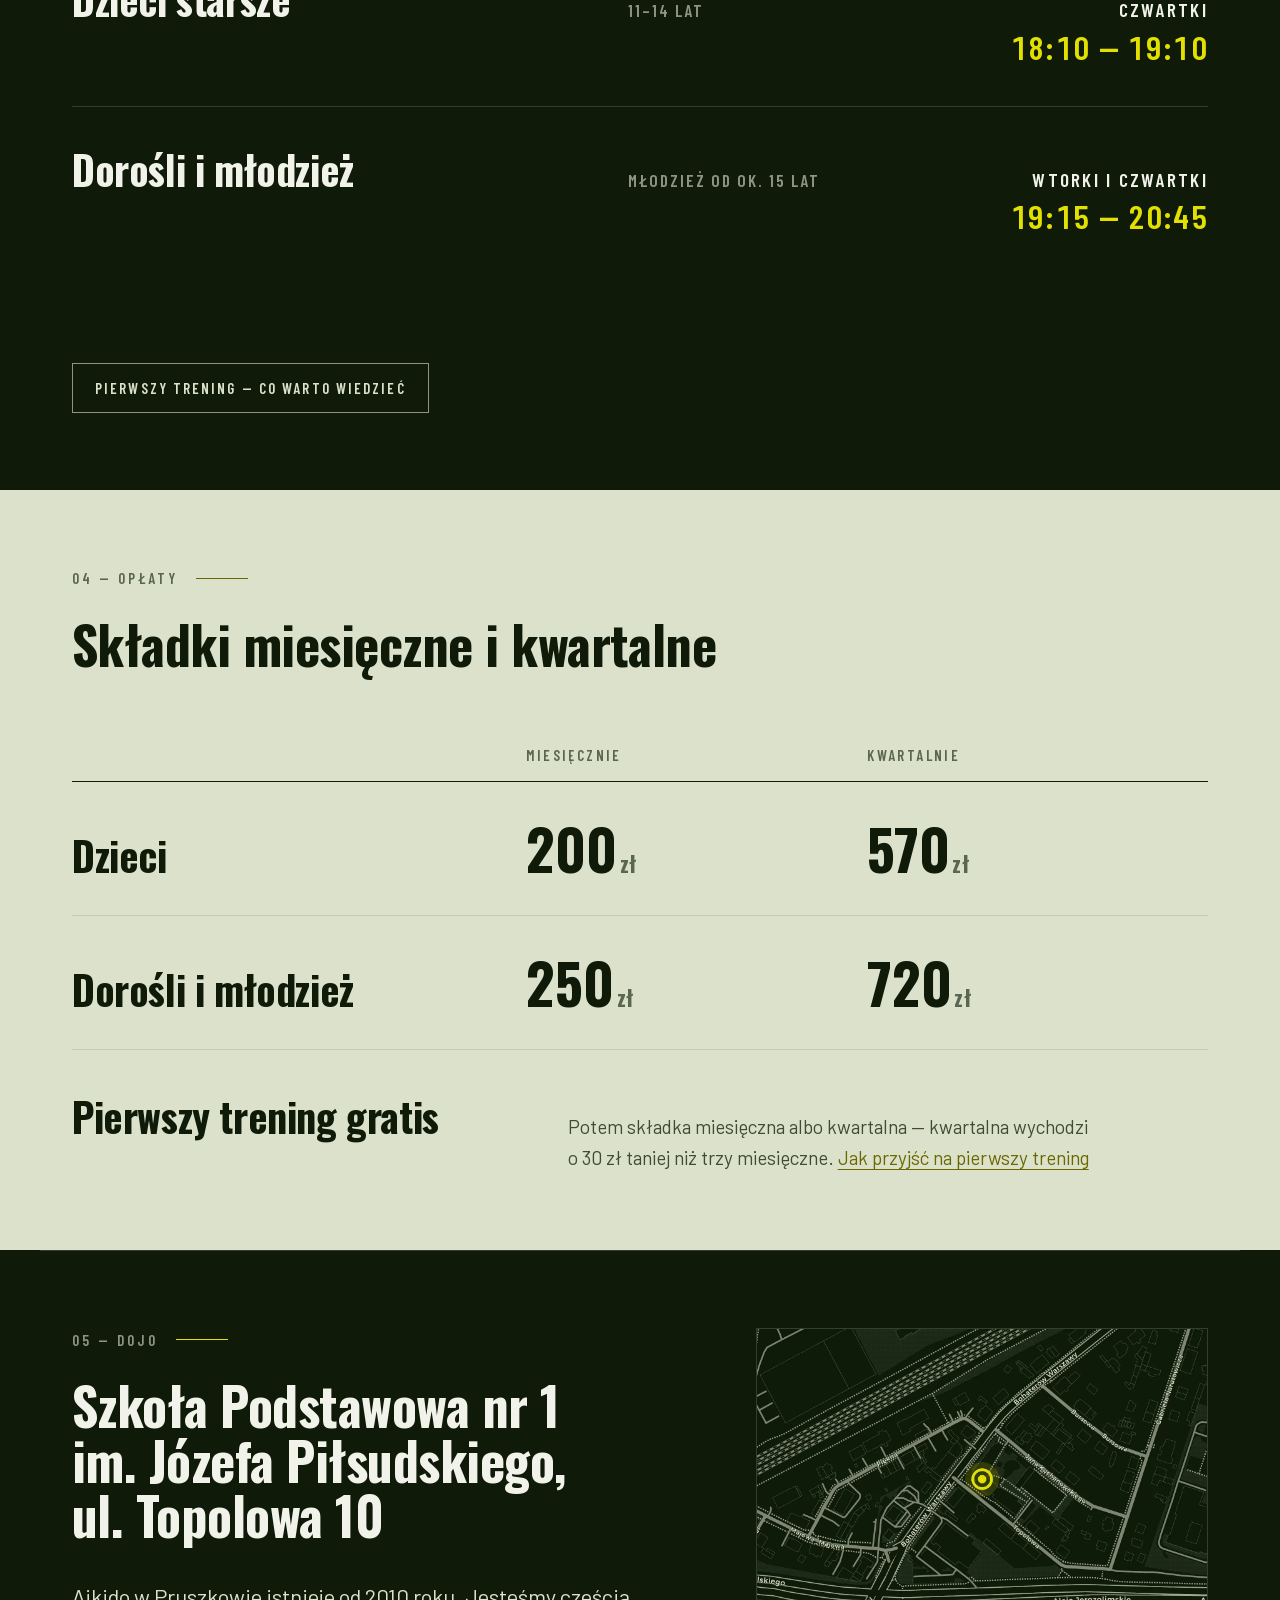
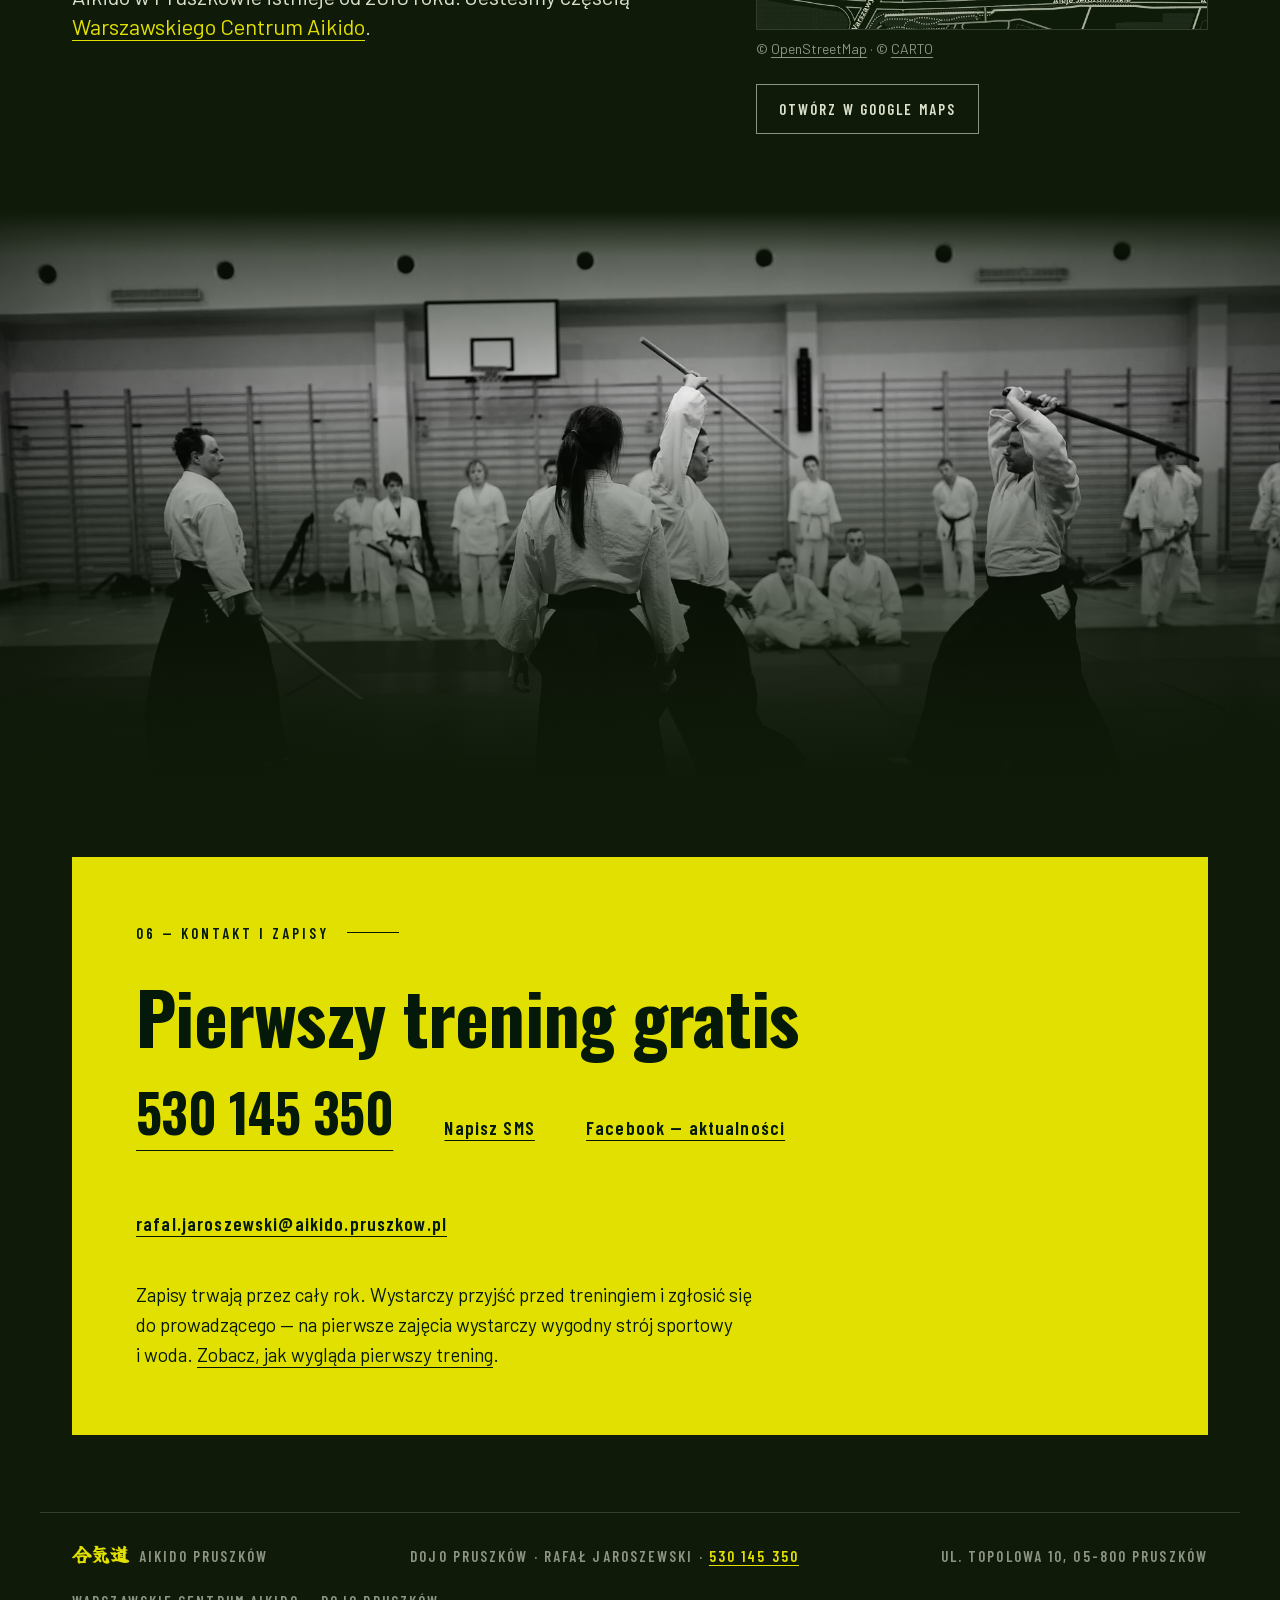
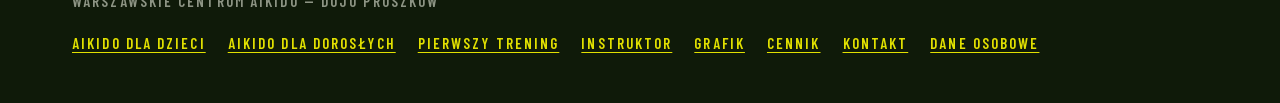
==== commit 4c3245bc: "sub pages" ====
--- a/index.html
+++ b/index.html
@@ -41,12 +41,11 @@
 <link rel="stylesheet" href="css/08-blocks.css?v=dev" />
 <link rel="stylesheet" href="css/09-utilities.css?v=dev" />
 
-<!-- Must run before first paint, or the revealed sections flash. Without JS the
-     class is never set and .reveal stays visible (css/09-utilities.css). -->
+<!-- Gates .nav-toggle: without JS the class is never set and the button is not rendered. -->
 <script>document.documentElement.classList.add('js');</script>
 
-<!-- Facts duplicated from the page below (#grafik, #cennik, #dojo, #kontakt):
-     change one, change the other. -->
+<!-- Facts duplicated from the page below (#grafik, #cennik, #dojo, #kontakt) and on
+     the subpages: change one, change the other. -->
 <script type="application/ld+json">
 {
   "@context": "https://schema.org",
@@ -89,6 +88,7 @@
       "@id": "https://aikido.pruszkow.pl/#instruktor",
       "name": "Rafał Jaroszewski",
       "jobTitle": "Instruktor aikido, 5 dan",
+      "url": "https://aikido.pruszkow.pl/instruktor/",
       "image": "https://aikido.pruszkow.pl/assets/foto-instruktor.webp",
       "worksFor": { "@id": "https://aikido.pruszkow.pl/#dojo" }
     }
@@ -100,20 +100,25 @@
 
 <header class="topbar">
   <div class="topbar-inner">
-    <a class="brand" href="#hero">
+    <a class="brand" href="/">
       <span class="brand-kanji" lang="ja" aria-hidden="true">気</span>
       <span class="name">Aikido Pruszków</span>
+    </a>
+    <a class="topbar-call" href="tel:+48530145350">
+      <svg aria-hidden="true" width="22" height="22" viewBox="0 0 24 24" fill="none" stroke="currentColor" stroke-width="1.8" stroke-linecap="round" stroke-linejoin="round"><path d="M22 16.9v3a2 2 0 0 1-2.2 2 19.8 19.8 0 0 1-8.6-3.1 19.5 19.5 0 0 1-6-6A19.8 19.8 0 0 1 2.1 4.2 2 2 0 0 1 4.1 2h3a2 2 0 0 1 2 1.7c.1.9.4 1.8.7 2.7a2 2 0 0 1-.5 2.1L8 9.8a16 16 0 0 0 6 6l1.3-1.3a2 2 0 0 1 2.1-.4c.9.3 1.8.6 2.7.7a2 2 0 0 1 1.7 2z"/></svg>
+      <span class="sr-only">Zadzwoń: 530 145 350</span>
     </a>
     <button class="nav-toggle" type="button" aria-expanded="false" aria-controls="nav-menu">
       <span class="nav-toggle-icon" aria-hidden="true"></span>
       <span class="sr-only">Menu</span>
     </button>
-    <nav class="nav" id="nav-menu" aria-label="Sekcje strony">
-      <a href="#grafik">Grafik</a>
-      <a href="#instruktor">Instruktor</a>
-      <a href="#cennik">Cennik</a>
-      <a href="#dojo">Dojo</a>
-      <a href="#kontakt">Kontakt</a>
+    <nav class="nav" id="nav-menu" aria-label="Główna">
+      <a href="/aikido-dla-dzieci/">Dzieci</a>
+      <a href="/aikido-dla-doroslych/">Dorośli</a>
+      <a href="/pierwszy-trening/">Pierwszy trening</a>
+      <a href="/instruktor/">Instruktor</a>
+      <a href="/cennik/">Cennik</a>
+      <a href="/kontakt/">Kontakt</a>
     </nav>
   </div>
 </header>
@@ -134,7 +139,7 @@
   <div class="hero-stage">
     <div class="hero-eyebrow">
       <span class="line"></span>
-      <span class="mono">SEZON 2026 — 2027</span>
+      <span class="mono">OD 2010 ROKU</span>
       <span class="line"></span>
     </div>
 
@@ -153,31 +158,72 @@
     </div>
 
     <div class="hero-cta">
-      <p class="hero-cta-lead">Ruszyły zapisy na&nbsp;nowy sezon</p>
-      <a class="btn-primary" href="#kontakt">Zapisz się</a>
+      <p class="hero-cta-lead">Pierwszy trening gratis</p>
+      <a class="btn-primary" href="/pierwszy-trening/">Przyjdź na&nbsp;trening</a>
+      <p class="hero-cta-more">Dzieci od&nbsp;8 lat, młodzież i&nbsp;dorośli&nbsp;· wtorki i&nbsp;czwartki&nbsp;· <a class="link" href="tel:+48530145350">530 145 350</a></p>
     </div>
   </div>
 </section>
 
 <section class="bloc wrap" id="droga" data-screen-label="01 Droga">
-  <header class="sec-head reveal">
+  <header class="sec-head">
     <p class="eyebrow">01 — Droga</p>
     <h2 class="sec-title sec-title--statement">Czym jest aikido</h2>
     <p class="sec-lead">Aikido to japońska sztuka walki, w&nbsp;której nie przeciwstawiasz się sile atakującego, tylko ją wykorzystujesz — przyjmujesz jego ruch i&nbsp;wykonujesz rzut, dźwignię lub unieruchomienie.</p>
   </header>
 
-  <div class="prose reveal">
+  <div class="prose">
     <p>Nie trzeba być silnym ani wysportowanym. Aikido trenują kobiety i&nbsp;mężczyźni w&nbsp;każdym wieku, bez rywalizacji i&nbsp;we własnym tempie.</p>
     <p>Trening obniża stres, poprawia sprawność, kondycję, równowagę i&nbsp;koordynację ruchową. Pozwala oderwać się od&nbsp;codziennych spraw i&nbsp;poczuć się bezpieczniej.</p>
-  </div>
-</section>
-
-<section class="bloc bloc--flush-top" id="grafik" data-screen-label="02 Grafik">
-  <header class="photo-band photo-band--head reveal">
+
+    <dl class="facts">
+      <div class="fact">
+        <dt>W&nbsp;Pruszkowie od</dt>
+        <dd>2010</dd>
+      </div>
+      <div class="fact">
+        <dt>Instruktor</dt>
+        <dd><a class="link" href="/instruktor/">Rafał Jaroszewski, 5&nbsp;dan</a></dd>
+      </div>
+      <div class="fact">
+        <dt>Klub</dt>
+        <dd>Warszawskie Centrum Aikido</dd>
+      </div>
+    </dl>
+  </div>
+</section>
+
+<section class="bloc wrap" id="zajecia" data-screen-label="02 Zajęcia">
+  <header class="sec-head">
+    <p class="eyebrow">02 — Zajęcia</p>
+    <h2 class="sec-title">Dla kogo są treningi</h2>
+  </header>
+
+  <ul class="paths">
+    <li class="path">
+      <h3><a href="/aikido-dla-dzieci/">Aikido dla dzieci</a></h3>
+      <p>Dwie grupy: 8–10 i&nbsp;11–14 lat. Zabawy ruchowe, przewroty i&nbsp;techniki dopasowane do&nbsp;wieku.</p>
+      <span class="path-more" aria-hidden="true">Zajęcia dzieci</span>
+    </li>
+    <li class="path">
+      <h3><a href="/aikido-dla-doroslych/">Aikido dla dorosłych i&nbsp;młodzieży</a></h3>
+      <p>Wtorki i&nbsp;czwartki wieczorem. Od&nbsp;podstaw, bez rywalizacji i&nbsp;we własnym tempie.</p>
+      <span class="path-more" aria-hidden="true">Treningi dorosłych</span>
+    </li>
+    <li class="path">
+      <h3><a href="/pierwszy-trening/">Pierwszy trening</a></h3>
+      <p>Gratis i&nbsp;bez zapisów. Co zabrać, kiedy przyjść i&nbsp;jak wygląda trening.</p>
+      <span class="path-more" aria-hidden="true">Krok po&nbsp;kroku</span>
+    </li>
+  </ul>
+</section>
+
+<section class="bloc bloc--flush-top" id="grafik" data-screen-label="03 Grafik">
+  <header class="photo-band photo-band--head">
     <img src="assets/foto-rzut.webp" alt="Rzut na treningu aikido w Pruszkowie" width="1110" height="741" loading="lazy" />
     <div class="photo-band-scrim" aria-hidden="true"></div>
     <div class="photo-band-caption wrap">
-      <p class="eyebrow eyebrow--bright">02 — Grupy i&nbsp;grafik</p>
+      <p class="eyebrow eyebrow--bright">03 — Grupy i&nbsp;grafik</p>
       <h2 class="sec-title sec-title--statement">Grafik treningów aikido w&nbsp;Pruszkowie</h2>
     </div>
   </header>
@@ -188,88 +234,59 @@
       <thead class="sr-only">
         <tr>
           <th scope="col">Grupa</th>
-          <th scope="col">Godzina</th>
+          <th scope="col">Dzień i&nbsp;godzina</th>
         </tr>
       </thead>
       <tbody>
-        <tr class="reveal">
+        <tr>
           <td>
             <div class="sched-group">
               <span class="sched-name">Dzieci młodsze</span>
-              <span class="sched-meta">8 — 10 lat · wtorki</span>
+              <span class="sched-meta">8–10&nbsp;lat</span>
             </div>
           </td>
-          <td class="sched-time"><time datetime="18:10">18:10</time> — <time datetime="19:10">19:10</time></td>
+          <td class="sched-when">
+            <span class="sched-day">wtorki</span>
+            <span class="sched-time"><time datetime="18:10">18:10</time> — <time datetime="19:10">19:10</time></span>
+          </td>
         </tr>
-        <tr class="reveal">
+        <tr>
           <td>
             <div class="sched-group">
               <span class="sched-name">Dzieci starsze</span>
-              <span class="sched-meta">11 — 14 lat · czwartki</span>
+              <span class="sched-meta">11–14&nbsp;lat</span>
             </div>
           </td>
-          <td class="sched-time"><time datetime="18:10">18:10</time> — <time datetime="19:10">19:10</time></td>
+          <td class="sched-when">
+            <span class="sched-day">czwartki</span>
+            <span class="sched-time"><time datetime="18:10">18:10</time> — <time datetime="19:10">19:10</time></span>
+          </td>
         </tr>
-        <tr class="reveal">
+        <tr>
           <td>
             <div class="sched-group">
               <span class="sched-name">Dorośli i&nbsp;młodzież</span>
-              <span class="sched-meta">wtorki i&nbsp;czwartki</span>
+              <span class="sched-meta">młodzież od&nbsp;ok.&nbsp;15&nbsp;lat</span>
             </div>
           </td>
-          <td class="sched-time"><time datetime="19:15">19:15</time> — <time datetime="20:45">20:45</time></td>
+          <td class="sched-when">
+            <span class="sched-day">wtorki i&nbsp;czwartki</span>
+            <span class="sched-time"><time datetime="19:15">19:15</time> — <time datetime="20:45">20:45</time></span>
+          </td>
         </tr>
       </tbody>
     </table>
-  </div>
-</section>
-
-<section class="bloc wrap" id="instruktor" data-screen-label="03 Prowadzący">
-  <header class="sec-head reveal">
-    <p class="eyebrow">03 — Prowadzący</p>
-    <h2 class="sec-title">Rafał Jaroszewski</h2>
-  </header>
-
-  <div class="split split--portrait">
-    <figure class="portrait reveal">
-      <img src="assets/foto-instruktor.webp" alt="Rafał Jaroszewski prowadzi trening aikido" width="1416" height="1888" loading="lazy" />
-    </figure>
-
-    <div class="prose reveal">
-      <p>Swoją drogę aikido rozpoczął w&nbsp;1995 roku pod okiem instruktorów Ireneusza Kołodziejaka i&nbsp;Piotra Rafała w&nbsp;Bialskiej Sekcji Aikido. Na przestrzeni lat trenował w&nbsp;kilku warszawskich klubach aikido pod okiem różnych nauczycieli.</p>
-      <details class="more" open>
-        <summary><span class="more-open">Czytaj dalej</span><span class="more-close">Zwiń</span></summary>
-        <p>Z Warszawskim Centrum Aikido jest związany od&nbsp;początku powstania klubu w&nbsp;2001 roku, a&nbsp;od&nbsp;2004 roku jest instruktorem aikido. Do&nbsp;2010 roku prowadził treningi w&nbsp;dojo na&nbsp;Pradze Południe, następnie w&nbsp;Pruszkowie.</p>
-        <p>Egzamin na stopień mistrzowski 1&nbsp;dan zdał w&nbsp;2003 roku przed komisją Polskiej Unii Aikido — Jacek Wysocki Shihan, Ireneusz Kołodziejak Shihan, Wiesław Chmieliński Sensei, Marcin Velinov Sensei. Egzaminy na kolejne stopnie mistrzowskie zdawał przed mistrzem Etienne Leman Shihan.</p>
-        <p>Regularnie uczestniczy w&nbsp;stażach prowadzonych przez nauczycieli szkoły Aikido Kobayashi i&nbsp;innych linii aikido, od&nbsp;lat bierze udział w&nbsp;obozach mistrza Etienne Leman oraz w&nbsp;klubowych szkoleniach instruktorskich.</p>
-      </details>
-
-  
-      <dl class="facts">
-        <div class="fact">
-          <dt>W aikido od</dt>
-          <dd>1995</dd>
-        </div>
-        <div class="fact">
-          <dt>Stopień</dt>
-          <dd>5 dan — czerwiec 2024</dd>
-        </div>
-        <div class="fact">
-          <dt>Instruktor rekreacji ruchowej</dt>
-          <dd>Samoobrona, leg. 14932/2005</dd>
-        </div>
-      </dl>
-    </div>
+    <p><a class="btn-outline" href="/pierwszy-trening/">Pierwszy trening — co warto wiedzieć</a></p>
   </div>
 </section>
 
 <section class="bloc wrap" id="cennik" data-screen-label="04 Opłaty">
-  <header class="sec-head reveal">
+  <header class="sec-head">
     <p class="eyebrow">04 — Opłaty</p>
     <h2 class="sec-title">Składki miesięczne i&nbsp;kwartalne</h2>
   </header>
 
-  <table class="fees reveal">
+  <table class="fees">
     <caption class="sr-only">Wysokość składek w&nbsp;podziale na&nbsp;grupę i&nbsp;okres rozliczeniowy.</caption>
     <thead>
       <tr>
@@ -292,10 +309,14 @@
     </tbody>
   </table>
 
+  <div class="fees-foot">
+    <p class="fees-foot-title">Pierwszy trening gratis</p>
+    <p>Potem składka miesięczna albo kwartalna — kwartalna wychodzi o&nbsp;30&nbsp;zł taniej niż trzy miesięczne. <a class="link" href="/pierwszy-trening/">Jak przyjść na&nbsp;pierwszy trening</a></p>
+  </div>
 </section>
 
 <section class="bloc wrap" id="dojo" data-screen-label="05 Dojo">
-  <div class="split reveal">
+  <div class="split">
     <div class="dojo-intro">
       <header class="sec-head">
         <p class="eyebrow">05 — Dojo</p>
@@ -314,23 +335,24 @@
   </div>
 </section>
 
-<figure class="photo-band reveal">
+<figure class="photo-band">
   <img src="assets/foto-dojo.webp" alt="Trening aikido z bronią na macie w sali w Pruszkowie" width="2000" height="1335" loading="lazy" />
   <div class="photo-band-scrim" aria-hidden="true"></div>
 </figure>
 
 <section class="bloc bloc--flush-top wrap" id="kontakt" data-screen-label="06 Kontakt">
-  <div class="contact reveal">
+  <div class="contact">
     <p class="eyebrow eyebrow--on-lime">06 — Kontakt i&nbsp;zapisy</p>
     <h2 class="sec-title sec-title--statement">Pierwszy trening gratis</h2>
 
     <ul class="contact-links">
       <li><a class="contact-phone" href="tel:+48530145350">530 145 350</a></li>
-      <li><a href="https://www.facebook.com/AikidoPruszkow/" target="_blank" rel="noopener">Facebook</a></li>
+      <li><a href="sms:+48530145350">Napisz SMS</a></li>
+      <li><a href="https://www.facebook.com/AikidoPruszkow/" target="_blank" rel="noopener">Facebook — aktualności</a></li>
       <li><a href="mailto:rafal.jaroszewski@aikido.pruszkow.pl">rafal.jaroszewski@aikido.pruszkow.pl</a></li>
     </ul>
 
-    <p class="contact-note">Zapisy trwają przez cały rok. Wystarczy przyjść przed treningiem i&nbsp;zgłosić się do&nbsp;prowadzącego — na&nbsp;pierwsze zajęcia wystarczy wygodny strój sportowy i&nbsp;woda.</p>
+    <p class="contact-note">Zapisy trwają przez cały rok. Wystarczy przyjść przed treningiem i&nbsp;zgłosić się do&nbsp;prowadzącego — na&nbsp;pierwsze zajęcia wystarczy wygodny strój sportowy i&nbsp;woda. <a href="/pierwszy-trening/">Zobacz, jak wygląda pierwszy trening</a>.</p>
   </div>
 </section>
 
@@ -342,10 +364,19 @@
       <span class="foot-kanji" lang="ja" aria-hidden="true">合気道</span>
       Aikido Pruszków
     </span>
-    <span>Dojo Pruszków · Rafał Jaroszewski · 530 145 350</span>
+    <span>Dojo Pruszków · Rafał Jaroszewski · <a class="link" href="tel:+48530145350">530 145 350</a></span>
     <span>ul.&nbsp;Topolowa 10, 05-800 Pruszków</span>
     <span>Warszawskie Centrum Aikido — dojo Pruszków</span>
-    <a class="link" href="rodo.html">Dane osobowe</a>
+    <nav class="foot-nav" aria-label="Strony">
+      <a class="link" href="/aikido-dla-dzieci/">Aikido dla dzieci</a>
+      <a class="link" href="/aikido-dla-doroslych/">Aikido dla dorosłych</a>
+      <a class="link" href="/pierwszy-trening/">Pierwszy trening</a>
+      <a class="link" href="/instruktor/">Instruktor</a>
+      <a class="link" href="/grafik/">Grafik</a>
+      <a class="link" href="/cennik/">Cennik</a>
+      <a class="link" href="/kontakt/">Kontakt</a>
+      <a class="link" href="/rodo.html">Dane osobowe</a>
+    </nav>
   </div>
 </footer>
 
--- a/css/03-base.css
+++ b/css/03-base.css
@@ -14,8 +14,9 @@
   line-height: var(--lh-base);
   -webkit-font-smoothing: antialiased;
   -moz-osx-font-smoothing: grayscale;
-  /* Load-bearing: #cennik bleeds its background with width: 100vw, which counts
-     the scrollbar. Without this the page scrolls ~15px sideways on desktop. */
+  /* Load-bearing: the hero ensō bleeds past both edges of a phone screen, and
+     #cennik bleeds its background with width: 100vw, which counts the
+     scrollbar. Without this the page scrolls sideways. */
   overflow-x: hidden;
 }
 
--- a/css/04-topbar.css
+++ b/css/04-topbar.css
@@ -9,14 +9,13 @@
 .topbar-inner{
   max-width: var(--maxw); margin: 0 auto;
   display: flex; align-items: center; justify-content: space-between;
+  gap: 20px;
   padding: 14px var(--gutter);
 }
 
-/* Targets #hero rather than the bar itself: .topbar is sticky, always in frame,
-   so an anchor on it would have nowhere to scroll. */
 .brand{
   display: flex; align-items: baseline; gap: 12px;
-  flex-wrap: wrap; min-width: 0;
+  flex-shrink: 0;
   transition: opacity .2s ease;
 }
 .brand:hover{ opacity: .72; }
@@ -33,6 +32,19 @@
   font-size: var(--fs-500);
   letter-spacing: 0;
 }
+
+/* Phones only: the number is one tap away on every page without opening the
+   menu. Works without JS, so it is not gated on html.js. The negative margins
+   keep the 44×44 target out of the bar height, like .nav-toggle. */
+.topbar-call{
+  display: flex; align-items: center; justify-content: center;
+  width: 44px; height: 44px;
+  margin-block: -6px;
+  margin-left: auto;
+  margin-right: -12px;
+  color: var(--lime);
+}
+.topbar-call:focus-visible{ outline: 2px solid var(--vermilion); outline-offset: 0; }
 
 /* Rendered only under html.js — without JS the button would do nothing, so it
    is not shown at all. The negative margin keeps the 44×44 touch target
@@ -86,6 +98,14 @@
   transition: color .2s;
 }
 .nav a:focus-visible{ outline: 2px solid var(--vermilion); outline-offset: -2px; }
+/* Underline as well as colour, so the current page does not rest on hue alone
+   (WCAG 2.2 SC 1.4.1). */
+.nav a[aria-current="page"]{
+  color: var(--vermilion);
+  text-decoration: underline;
+  text-decoration-thickness: 1px;
+  text-underline-offset: .45em;
+}
 
 @media (hover: hover){
   .nav a:hover{ color: var(--ink); }
@@ -97,17 +117,22 @@
 }
 
 @media (min-width: 760px){
-  .js .nav-toggle{ display: none; }
+  .js .nav-toggle,
+  .topbar-call{ display: none; }
   /* Both selectors get the same declarations, so a panel left open across the
      breakpoint cannot out-specify the desktop reset. */
   .nav,
   .topbar.is-open .nav{
-    display: flex; flex-direction: row; gap: 22px;
+    display: flex; flex-direction: row; gap: clamp(12px, 1.8vw, 22px);
     position: static; padding: 0; border-bottom: 0;
     background: none;
   }
+  /* Six labels and the brand share 696px at the breakpoint: nothing may wrap
+     or the bar outgrows --topbar-h. */
   .nav a{
     min-height: 0; border-top: 0; padding: 6px 0;
     font-size: var(--fs-200);
+    letter-spacing: .12em;
+    white-space: nowrap;
   }
 }
--- a/css/05-hero.css
+++ b/css/05-hero.css
@@ -135,6 +135,8 @@
   display: flex; flex-wrap: wrap; align-items: center; justify-content: center;
   gap: clamp(14px, 2vw, 28px);
 }
+/* Second, quieter way in — on a row of its own under the button. */
+.hero-cta-more{ flex-basis: 100%; text-align: center; color: var(--ink-soft); text-wrap: balance; }
 .hero-cta-lead{
   font-family: var(--font-label);
   font-weight: 600;
@@ -186,40 +188,43 @@
 }
 
 /* Timeline. All delays run from load with fill-mode `both`; the
-   prefers-reduced-motion block in 09-utilities.css cuts it all to 0.01ms. */
-.hero-eyebrow{ opacity: 0; animation: hero-rise .9s ease-out .15s both; }
-.hero-eyebrow .line{ animation: hero-line-grow 1.6s cubic-bezier(.22,.8,.25,1) .3s both; }
-
-.enso{ animation: enso-park 2.4s cubic-bezier(.3,.7,.2,1) 2.9s both; }
+   prefers-reduced-motion block in 09-utilities.css cuts it all to 0.01ms.
+   The copy and the CTA are fully in by ~1.5s: a visitor who scrolls in the
+   first seconds must not miss the offer, and an h1 at opacity 0 delays LCP.
+   The ensō keeps drawing and parking behind them — it is decoration. */
+.hero-eyebrow{ opacity: 0; animation: hero-rise .6s ease-out .05s both; }
+.hero-eyebrow .line{ animation: hero-line-grow 1.2s cubic-bezier(.22,.8,.25,1) .15s both; }
+
+.enso{ animation: enso-park 2.2s cubic-bezier(.3,.7,.2,1) 1.9s both; }
 .enso-stroke{
   animation:
-    enso-draw  2.1s cubic-bezier(.55,.05,.35,1) .35s both,
-    enso-brush 2.6s cubic-bezier(.22,.8,.25,1)  .35s both,
-    enso-dim   1.6s ease-out                    2.35s both;
+    enso-draw  1.6s cubic-bezier(.55,.05,.35,1) .2s both,
+    enso-brush 2s   cubic-bezier(.22,.8,.25,1)  .2s both,
+    enso-dim   1.4s ease-out                    1.5s both;
 }
 
 /* The drift has no fill-mode on purpose — its from-state would override the
    entry transform before it even starts. */
 .enso-ghost--1{
-  animation: enso-ghost-in 1.5s cubic-bezier(.22,.85,.25,1) 2.14s both,
-             enso-ghost-drift 11s ease-in-out 4.2s infinite alternate;
+  animation: enso-ghost-in 1.4s cubic-bezier(.22,.85,.25,1) 1.4s both,
+             enso-ghost-drift 11s ease-in-out 3.2s infinite alternate;
 }
 .enso-ghost--2{
-  animation: enso-ghost-in 1.5s cubic-bezier(.22,.85,.25,1) 2.32s both,
-             enso-ghost-drift 13s ease-in-out 4.3s infinite alternate;
+  animation: enso-ghost-in 1.4s cubic-bezier(.22,.85,.25,1) 1.55s both,
+             enso-ghost-drift 13s ease-in-out 3.3s infinite alternate;
 }
 .enso-ghost--3{
-  animation: enso-ghost-in 1.5s cubic-bezier(.22,.85,.25,1) 2.5s both,
-             enso-ghost-drift 15s ease-in-out 4.4s infinite alternate;
-}
-
-.kakejiku .kchar{ opacity: 0; animation: hero-kanji-in 1.1s cubic-bezier(.22,.8,.25,1) both; }
-.kakejiku .kchar:nth-child(1){ animation-delay: 2.4s; }
-.kakejiku .kchar:nth-child(2){ animation-delay: 2.62s; }
-.kakejiku .kchar:nth-child(3){ animation-delay: 2.84s; }
-
-.hero-subtitle{ opacity: 0; animation: hero-rise .9s cubic-bezier(.22,.8,.25,1) 3.15s both; }
-.hero-cta{ opacity: 0; animation: hero-rise .9s cubic-bezier(.22,.8,.25,1) 3.5s both; }
+  animation: enso-ghost-in 1.4s cubic-bezier(.22,.85,.25,1) 1.7s both,
+             enso-ghost-drift 15s ease-in-out 3.4s infinite alternate;
+}
+
+.kakejiku .kchar{ opacity: 0; animation: hero-kanji-in .9s cubic-bezier(.22,.8,.25,1) both; }
+.kakejiku .kchar:nth-child(1){ animation-delay: .3s; }
+.kakejiku .kchar:nth-child(2){ animation-delay: .45s; }
+.kakejiku .kchar:nth-child(3){ animation-delay: .6s; }
+
+.hero-subtitle{ opacity: 0; animation: hero-rise .7s cubic-bezier(.22,.8,.25,1) .6s both; }
+.hero-cta{ opacity: 0; animation: hero-rise .7s cubic-bezier(.22,.8,.25,1) .8s both; }
 
 @keyframes enso-draw{
   from{ --sweep: 0deg; }
--- a/css/06-sections.css
+++ b/css/06-sections.css
@@ -1,7 +1,7 @@
 section.bloc{ padding-block: clamp(48px, 6vw, 120px); }
 section.bloc + section.bloc{ border-top: 1px solid var(--rule); }
 /* A photo band or a colour change already divides the sections. */
-#grafik, #cennik, #dojo{ border-top: 0; }
+#grafik, #cennik{ border-top: 0; }
 .bloc--flush-top{ padding-top: 0; }
 .bloc-body{ display: grid; gap: clamp(32px, 7vw, 88px); }
 
--- a/css/07-tables.css
+++ b/css/07-tables.css
@@ -38,11 +38,27 @@
   line-height: var(--lh-snug);
   color: var(--ink-faint);
 }
+/* Day and hour together, in ink: they answer "when", which is what a reader
+   scans the table for, so they outrank the age range in .sched-meta. */
+.sched-when{
+  text-align: right;
+  white-space: nowrap;
+}
+.sched-day{
+  display: block;
+  margin-bottom: 6px;
+  font-family: var(--font-label);
+  font-weight: 600;
+  font-size: var(--fs-300);
+  letter-spacing: .12em;
+  text-transform: uppercase;
+  line-height: var(--lh-snug);
+  color: var(--ink);
+}
 /* Barlow Condensed, not Oswald: only it carries `tnum`, so the hour digits line
    up in a column between rows. */
 .sched-time{
-  text-align: right;
-  white-space: nowrap;
+  display: block;
   font-family: var(--font-label);
   font-weight: 600;
   font-size: 28px;
@@ -141,6 +157,7 @@
     gap: clamp(10px, 3vw, 40px);
   }
   .sched-name{ font-size: var(--fs-display-m); }
+  .sched-day{ font-size: var(--fs-400); }
   .sched-time{ font-size: clamp(28px, 2.6vw, 46px); letter-spacing: .04em; }
 
   .fees-foot{
--- a/css/08-blocks.css
+++ b/css/08-blocks.css
@@ -1,45 +1,3 @@
-/* No `display` on <details> itself: modern browsers hide the content through
-   ::details-content, and overriding display there is brittle. The vertical
-   rhythm comes from the paragraph margins below instead. */
-.more > summary{
-  display: flex; align-items: center; gap: 10px;
-  width: fit-content;
-  min-height: 44px;
-  font-family: var(--font-label);
-  font-weight: 600;
-  font-size: var(--fs-200);
-  letter-spacing: .14em;
-  text-transform: uppercase;
-  color: var(--vermilion);
-  cursor: pointer;
-  list-style: none;
-}
-.more > summary::-webkit-details-marker{ display: none; }
-.more > summary:focus-visible{ outline: 2px solid var(--vermilion); outline-offset: 4px; }
-
-/* The label swaps without JS — two spans and one [open] rule. */
-.more[open] .more-open,
-.more:not([open]) .more-close{ display: none; }
-
-.more > summary::after{
-  content: "";
-  width: 7px; height: 7px;
-  border-right: 1.5px solid currentColor;
-  border-bottom: 1.5px solid currentColor;
-  transform: translateY(-2px) rotate(45deg);
-  transition: transform .25s ease;
-}
-.more[open] > summary::after{ transform: translateY(1px) rotate(-135deg); }
-
-/* Must equal the PARENT's grid gap, copied from .prose below, or a double gap
-   opens between paragraphs one and two. Change one, change the other. */
-.prose .more > p{ margin-top: clamp(20px, 2.6vw, 30px); }
-
-@media (min-width: 760px){
-  .more > summary{ display: none; }
-  .more > p:first-of-type{ margin-top: 0; }
-}
-
 /* Fades on all four edges, unlike the photo bands: those span the window, so
    their sides are the screen edges, while the portrait sits in a column and
    would show two hard vertical lines. Browsers without mask-composite get a
@@ -73,7 +31,8 @@
 }
 
 .prose{ display: grid; gap: clamp(20px, 2.6vw, 30px); align-content: start; }
-.prose p{ color: var(--ink-soft); line-height: var(--lh-base); max-width: 62ch; text-wrap: pretty; }
+.prose p,
+.points p{ color: var(--ink-soft); line-height: var(--lh-base); max-width: 62ch; text-wrap: pretty; }
 
 .facts{ display: grid; margin-top: clamp(4px, 1vw, 12px); }
 .fact{
@@ -177,17 +136,22 @@
   font-size: var(--fs-400);
   letter-spacing: .06em;
   color: var(--on-lime);
+  overflow-wrap: anywhere;
+  transition: opacity .2s ease;
+}
+.contact-links a,
+.contact-note a{
   text-decoration: underline;
   text-decoration-thickness: 1px;
   text-underline-offset: .28em;
-  transition: opacity .2s ease;
 }
 .contact-links a:hover{ opacity: .62; }
-.contact-links a:focus-visible{ outline: 2px solid var(--on-lime); outline-offset: 4px; }
-.contact-phone{
+.contact-links a:focus-visible,
+.contact-note a:focus-visible{ outline: 2px solid var(--on-lime); outline-offset: 4px; }
+.contact-links .contact-phone{
   font-family: var(--font-display);
   font-weight: 700;
-  font-size: clamp(34px, 4vw, 64px);
+  font-size: var(--fs-display-l);
   line-height: 1;
   letter-spacing: -0.01em;
   font-variant-numeric: tabular-nums;
@@ -208,6 +172,13 @@
   color: var(--ink-faint);
 }
 .foot-brand{ display: flex; align-items: baseline; gap: 10px; }
+/* Full row of its own. With JS off the mobile menu button is not rendered, so
+   these links are then the way between pages. */
+.foot-nav{
+  flex-basis: 100%;
+  display: flex; flex-wrap: wrap;
+  gap: 10px 22px;
+}
 .foot-kanji{
   font-family: var(--font-brush);
   font-size: var(--fs-400);
@@ -216,6 +187,119 @@
   color: var(--vermilion);
 }
 
+/* index.html — the ways into the site. The whole tile is the link: the anchor
+   in the title is stretched over it, so the focus ring goes on the tile. The
+   1px gaps over a --rule background draw the dividers in both layouts. */
+.paths{
+  list-style: none;
+  display: grid;
+  gap: 1px;
+  border: 1px solid var(--rule);
+  background: var(--rule);
+}
+.path{
+  position: relative;
+  display: grid;
+  gap: 10px;
+  align-content: start;
+  padding: clamp(20px, 3vw, 32px);
+  background: var(--paper);
+  transition: background-color .2s ease;
+}
+.path h3{
+  font-size: var(--fs-600);
+  text-wrap: balance;
+}
+.path h3 a::after{ content: ""; position: absolute; inset: 0; }
+.path h3 a:focus-visible{ outline: 0; }
+.path:has(a:focus-visible){ outline: 2px solid var(--vermilion); outline-offset: -2px; }
+.path p{ color: var(--ink-soft); line-height: var(--lh-snug); text-wrap: pretty; }
+.path-more{
+  font-family: var(--font-label);
+  font-weight: 600;
+  font-size: var(--fs-200);
+  letter-spacing: .14em;
+  text-transform: uppercase;
+  color: var(--vermilion);
+}
+@media (hover: hover){
+  .path:hover{ background: var(--paper-deep); }
+}
+
+/* Subpages — short headed paragraphs: the steps (an <ol>), the benefits and
+   the questions. The reset strips list padding, so the <ol> needs no override. */
+.points{
+  list-style: none;
+  display: grid;
+  gap: clamp(22px, 2.8vw, 30px);
+  max-width: 62ch;
+}
+/* The steps are numbered on screen, not only in the markup: the number sits in
+   its own column so wrapped lines keep the left edge of the title. */
+ol.points{ counter-reset: step; }
+ol.points > li{
+  counter-increment: step;
+  display: grid;
+  grid-template-columns: auto minmax(0, 1fr);
+  column-gap: 16px;
+}
+ol.points > li::before{
+  content: counter(step);
+  grid-row: 1 / span 2;
+  font-family: var(--font-label);
+  font-weight: 600;
+  font-size: var(--fs-400);
+  line-height: var(--lh-snug);
+  font-variant-numeric: tabular-nums;
+  color: var(--vermilion);
+}
+ol.points > li > *{ grid-column: 2; }
+/* Body face at 500, not the display 700: a run of these one above another
+   read as a wall of bold. */
+.points h3{
+  font-family: var(--font-body);
+  font-weight: 500;
+  letter-spacing: 0;
+  font-size: var(--fs-400);
+  line-height: var(--lh-snug);
+  text-wrap: balance;
+}
+.points p{ margin-top: 4px; }
+
+/* <main class="guide"> — every subpage. They are read, not glanced at: titles
+   step down to the text scale (as in rodo.html) so they lead the copy instead
+   of drowning it. */
+.guide .bloc{ padding-block: clamp(22px, 3vw, 32px); }
+.guide-actions{
+  display: flex; flex-wrap: wrap; align-items: center;
+  gap: 12px;
+  margin-top: 8px;
+}
+.guide .sec-head{
+  gap: 12px;
+  margin-bottom: clamp(14px, 2vw, 20px);
+}
+.guide .sec-title{
+  font-size: var(--fs-500);
+  line-height: var(--lh-snug);
+  max-width: 34ch;
+}
+.guide .sec-title--statement{ font-size: var(--fs-600); }
+.guide .sec-lead{ font-size: var(--fs-400); line-height: var(--lh-base); }
+.guide .sched td{ padding-block: clamp(12px, 1.6vw, 16px); }
+.guide .sched tbody tr:first-child td{ padding-top: 0; }
+.guide .sched-name{ font-size: var(--fs-400); }
+.guide .sched-time{ font-size: var(--fs-500); }
+.guide .sched-day{ font-size: var(--fs-300); margin-bottom: 2px; }
+.guide .fees tbody th{ font-size: var(--fs-600); }
+.guide .fee{ font-size: var(--fs-display-l); }
+.guide .contact-links .contact-phone{ font-size: var(--fs-display-m); }
+.guide .dojo-intro{ gap: clamp(16px, 2vw, 22px); }
+.guide .map{ max-width: 62ch; }
+/* A strip, not the full 3:2 tile: the pin sits mid-height, so the crop keeps
+   it and drops a third of the page length. */
+.guide .map img{ aspect-ratio: 5 / 2; object-fit: cover; }
+.guide .contact{ padding: clamp(24px, 3vw, 36px); gap: clamp(12px, 1.6vw, 18px); }
 /* rodo.html — the long-form document. It reuses .bloc, .sec-head and .prose
    from the one-pager; only what a multi-heading legal text needs lives here. */
 .legal .prose h2{
@@ -229,6 +313,8 @@
   margin-top: clamp(18px, 3vw, 34px);
 }
 .legal .prose > h2:first-child{ margin-top: 0; }
+/* The e-mail addresses are one unbreakable word wider than a 320px column. */
+.legal .prose{ overflow-wrap: anywhere; }
 
 /* padding-left, not list-style-position: the marker has to sit outside the
    text block or wrapped lines lose the left edge the paragraphs share. */
@@ -257,4 +343,24 @@
 
 @media (min-width: 760px){
   .portrait{ position: sticky; top: calc(var(--topbar-h) + 24px); }
-}
+  .paths{ grid-template-columns: repeat(3, minmax(0, 1fr)); }
+
+  /* Title in the left column, copy in the right: the 62ch measure would
+     otherwise leave half the window empty. A lone child (the intro, the
+     contact block) keeps the full width. */
+  .guide .bloc{
+    display: grid;
+    grid-template-columns: minmax(0, 1fr) minmax(0, 2fr);
+    column-gap: clamp(32px, 5vw, 72px);
+    align-items: start;
+  }
+  .guide .bloc > :only-child{ grid-column: 1 / -1; }
+  .guide .sec-head{ margin-bottom: 0; }
+  /* Directions beside the map: at column width the map is a thumbnail of the
+     neighbourhood, so it gets its native 3:2 back. */
+  .guide .dojo-intro{
+    grid-template-columns: minmax(0, 1fr) minmax(0, 1fr);
+    column-gap: clamp(24px, 3vw, 40px);
+  }
+  .guide .map img{ aspect-ratio: 3 / 2; }
+}
--- a/css/09-utilities.css
+++ b/css/09-utilities.css
@@ -1,5 +1,5 @@
 /* Loaded last: the prefers-reduced-motion block at the bottom has to come after
-   everything that animates, or .reveal stays invisible for those users. */
+   everything that animates. */
 
 .btn-primary{
   font-family: var(--font-label);
@@ -46,16 +46,6 @@
   .link:hover{ opacity: .68; }
 }
 
-/* Hiding is gated on html.js, set by the inline script in <head>. If JS never
-   runs the class is absent and the content simply shows — without the gate a
-   failed script would leave the page blank below the hero. */
-.js .reveal{
-  opacity: 0;
-  transform: translateY(18px);
-  transition: opacity .8s ease-out, transform .8s cubic-bezier(.22,.8,.25,1);
-}
-.js .reveal.in{ opacity: 1; transform: none; }
-
 @media (prefers-reduced-motion: reduce){
   *, *::before, *::after{
     animation-duration: .01ms !important;
@@ -65,5 +55,4 @@
     transition-delay: 0ms !important;
     scroll-behavior: auto !important;
   }
-  .js .reveal{ opacity: 1; transform: none; }
 }
